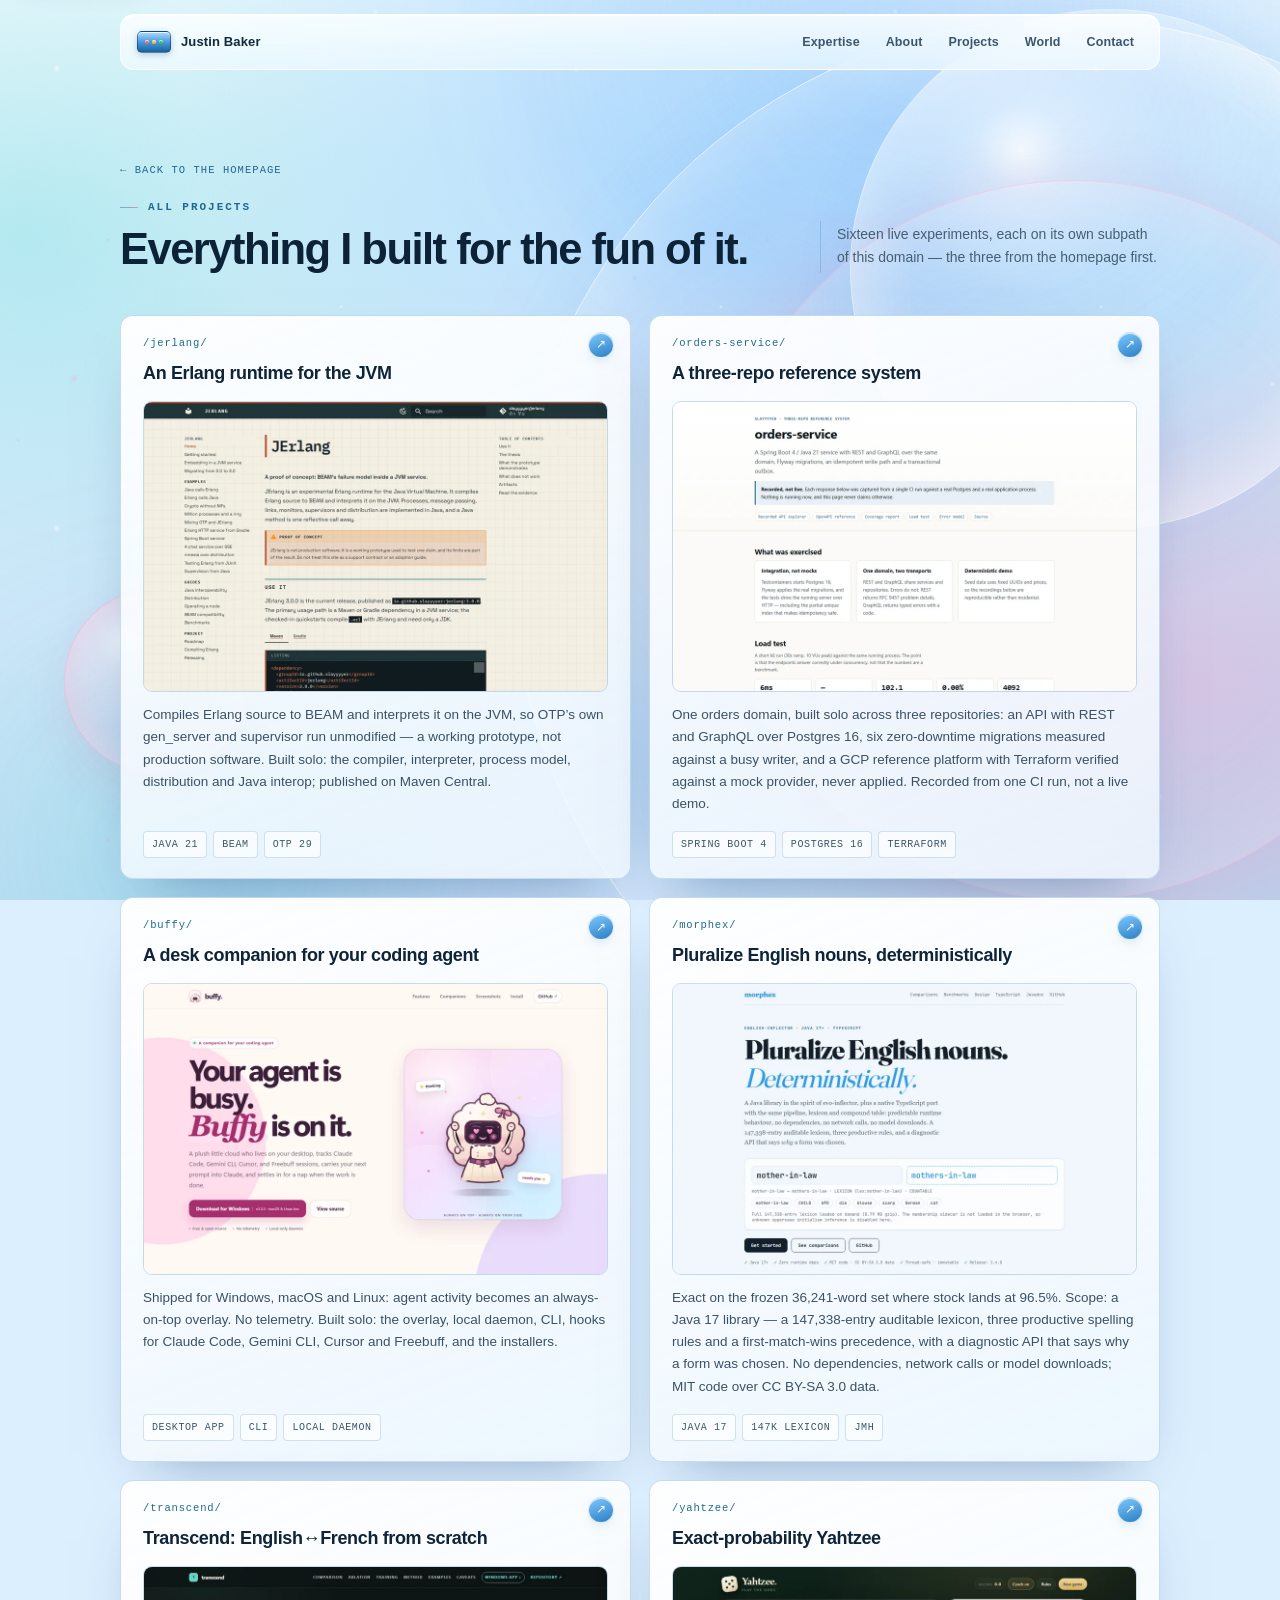
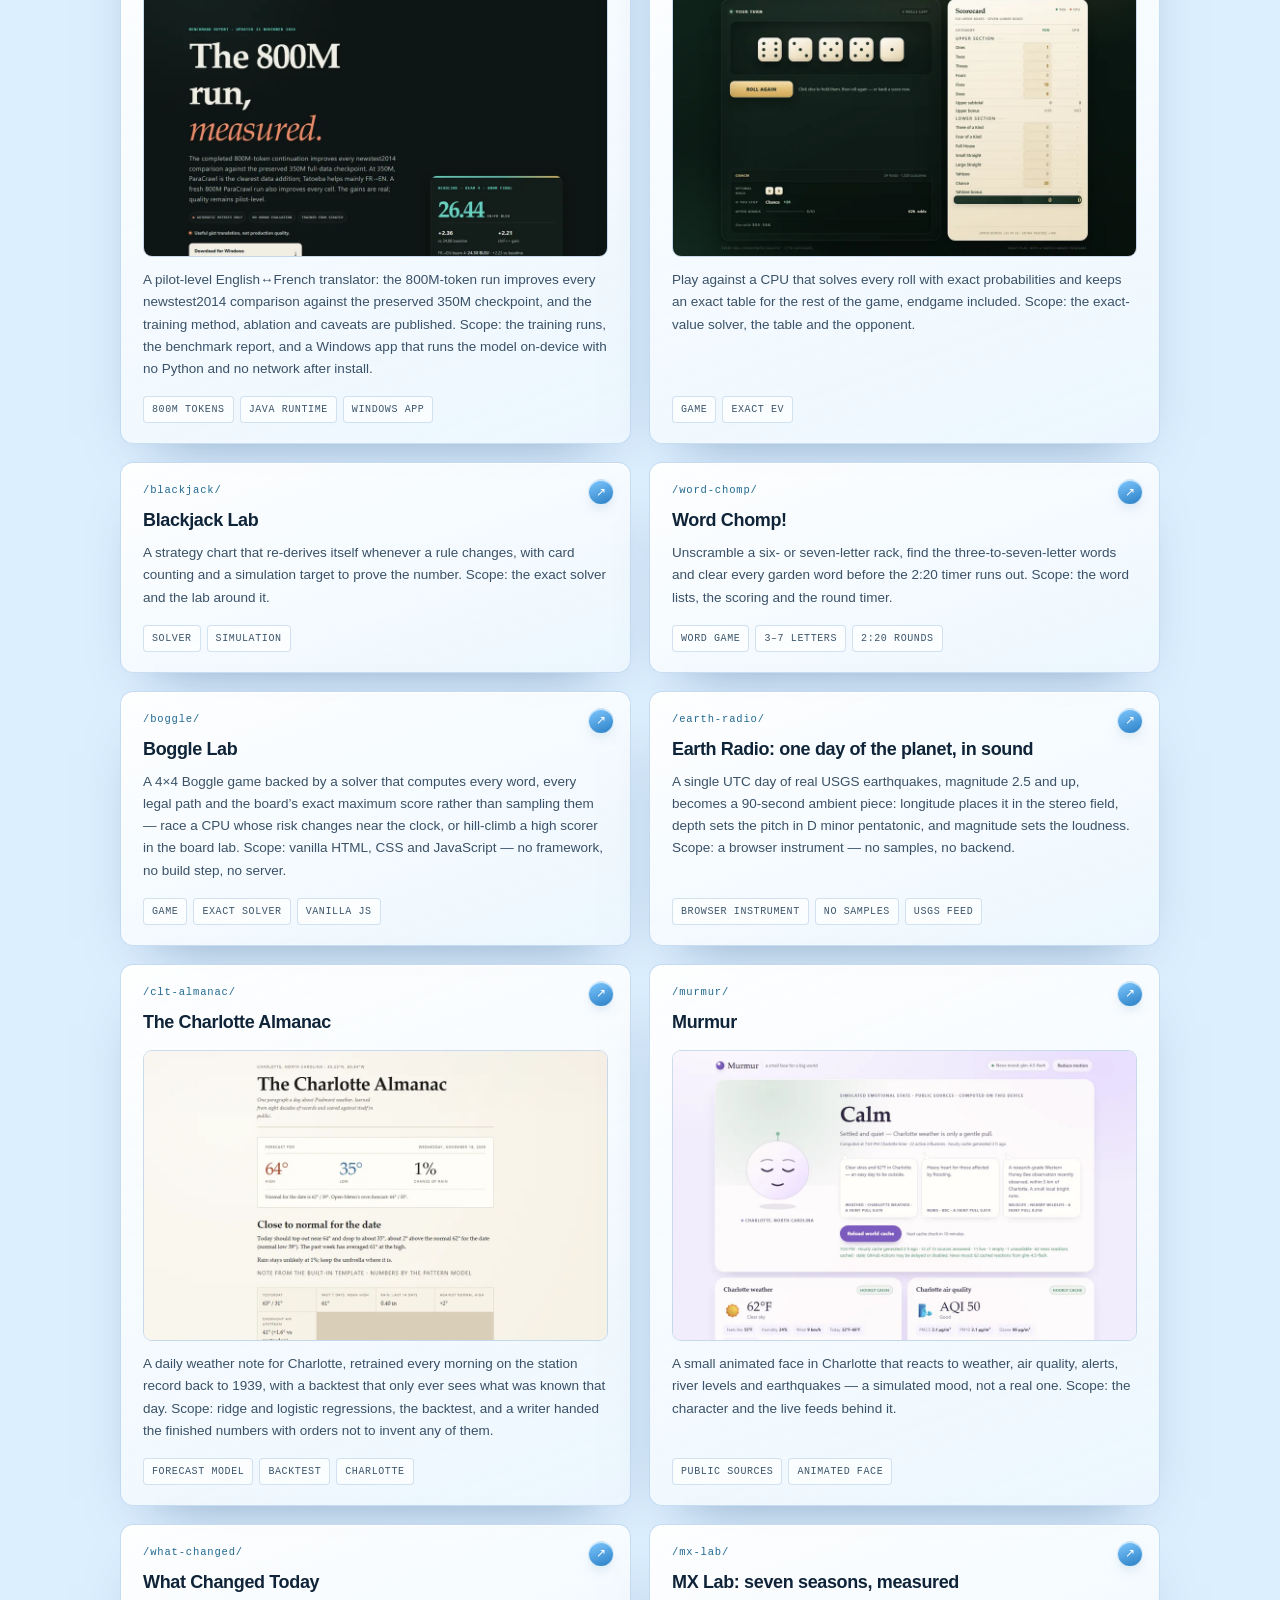
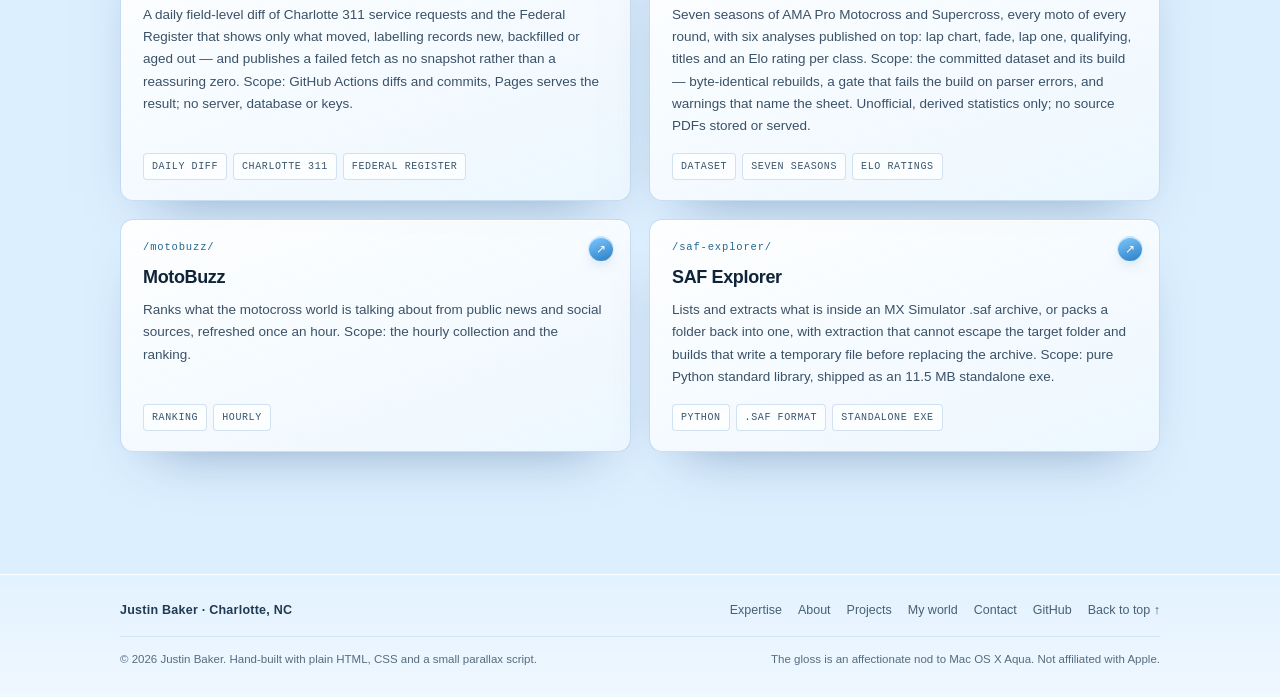
==== projects/index.html @ 2f7eb398 "Add Yahtzee and Murmur stills to the collection Two rows paired a card with a still against a card w" ====
<!doctype html>
<html lang="en" class="no-js">
<head>
<meta charset="utf-8">
<meta name="viewport" content="width=device-width, initial-scale=1">
<title>Projects — Justin Baker</title>
<meta name="description" content="The full collection: sixteen live experiments — an Erlang runtime for the JVM, deterministic English inflection, English↔French translation, an exact Boggle solver, exact-probability games, Charlotte data projects and motocross tooling.">
<link rel="canonical" href="https://slayyyyer.github.io/projects/">
<meta property="og:title" content="Projects — Justin Baker">
<meta property="og:description" content="Sixteen live experiments: systems, language and translation, browser games, Charlotte data projects and motocross tooling.">
<meta property="og:type" content="website">
<meta property="og:url" content="https://slayyyyer.github.io/projects/">
<meta property="og:site_name" content="Justin Baker">
<meta property="og:image" content="https://slayyyyer.github.io/og.png">
<meta property="og:image:type" content="image/png">
<meta property="og:image:width" content="1200">
<meta property="og:image:height" content="630">
<meta property="og:image:alt" content="Justin Baker — big systems, small details. Principal engineer, Charlotte, NC.">
<meta name="twitter:card" content="summary_large_image">
<meta name="twitter:title" content="Projects — Justin Baker">
<meta name="twitter:description" content="Sixteen live experiments: systems, language and translation, browser games, Charlotte data projects and motocross tooling.">
<meta name="twitter:image" content="https://slayyyyer.github.io/og.png">
<meta name="color-scheme" content="light">
<meta name="theme-color" content="#e6f4ff">
<link rel="icon" href="../favicon.svg" type="image/svg+xml">
<link rel="icon" href="../favicon-32x32.png" sizes="32x32" type="image/png">
<link rel="apple-touch-icon" href="../apple-touch-icon.png">
<link rel="manifest" href="../site.webmanifest">
<link rel="stylesheet" href="../assets/site.css">
<script>document.documentElement.classList.replace('no-js', 'js');</script>
</head>
<body>

<a class="skip-link" href="#collection">Skip to projects</a>

<div class="scene" aria-hidden="true">
  <div class="scene__base"></div>
  <div class="aurora aurora--one" data-speed="0.1"></div>
  <div class="aurora aurora--two" data-speed="0.16"></div>
  <div class="aurora aurora--three" data-speed="0.07"></div>
  <div class="orb orb--one" data-speed="0.09"></div>
  <div class="orb orb--two" data-speed="0.14"></div>
  <div class="bokeh bokeh--far" data-speed="0.04"></div>
  <div class="bokeh bokeh--near" data-speed="0.08"></div>
  <div class="ring ring--one" data-speed="0.12"></div>
  <div class="ring ring--two" data-speed="0.18"></div>
  <div class="scene__glow"></div>
  <div class="scene__grain"></div>
</div>

<header class="topbar">
  <div class="shell">
    <div class="topbar__bar">
      <a class="brand" href="../">
        <span class="brand__mark" aria-hidden="true"><i></i><i></i><i></i></span>
        <span>Justin Baker</span>
      </a>
      <nav class="nav" aria-label="Primary">
        <a class="nav__sm-hide" href="../#expertise">Expertise</a>
        <a href="../#about">About</a>
        <a href="../#projects">Projects</a>
        <a href="../world/">World</a>
        <a href="../#contact">Contact</a>
      </nav>
    </div>
  </div>
</header>

<main id="top">

  <section class="projects collection shell" id="collection">
    <a class="pageback" href="../">← Back to the homepage</a>

    <div class="sectionhead">
      <div>
        <p class="label">All projects</p>
        <h1>Everything I built for the fun of it.</h1>
      </div>
      <p class="sectionhead__sub">Sixteen live experiments, each on its own subpath of this domain —
        the three from the homepage first.</p>
    </div>

    <div class="projectgrid">

      <a class="projectcard" href="/jerlang/">
        <span class="projectcard__mark" aria-hidden="true">↗</span>
        <p class="projectcard__path">/jerlang/</p>
        <h3>An Erlang runtime for the JVM</h3>
        <img class="projectcard__shot" src="shots/jerlang.webp" width="960" height="600" alt="The JErlang documentation site, with its guide sidebar and the Maven dependency io.github.slayyyyer:jerlang:3.0.0." loading="lazy">
        <p class="projectcard__copy">Compiles Erlang source to BEAM and interprets it on the JVM, so OTP’s own gen_server and supervisor run unmodified — a working prototype, not production software. Built solo: the compiler, interpreter, process model, distribution and Java interop; published on Maven Central.</p>
        <ul class="stack"><li>Java 21</li><li>BEAM</li><li>OTP 29</li></ul>
      </a>

      <a class="projectcard" href="/orders-service/">
        <span class="projectcard__mark" aria-hidden="true">↗</span>
        <p class="projectcard__path">/orders-service/</p>
        <h3>A three-repo reference system</h3>
        <img class="projectcard__shot" src="shots/orders-service.webp" width="960" height="600" alt="The orders-service page: a “Recorded, not live” note above three summary cards." loading="lazy">
        <p class="projectcard__copy">One orders domain, built solo across three repositories: an API with REST and GraphQL over Postgres 16, six zero-downtime migrations measured against a busy writer, and a GCP reference platform with Terraform verified against a mock provider, never applied. Recorded from one CI run, not a live demo.</p>
        <ul class="stack"><li>Spring Boot 4</li><li>Postgres 16</li><li>Terraform</li></ul>
      </a>

      <a class="projectcard" href="/buffy/">
        <span class="projectcard__mark" aria-hidden="true">↗</span>
        <p class="projectcard__path">/buffy/</p>
        <h3>A desk companion for your coding agent</h3>
        <img class="projectcard__shot" src="shots/buffy.webp" width="960" height="600" alt="The Buffy download page, with a plush cloud mascot in a lavender panel." loading="lazy">
        <p class="projectcard__copy">Shipped for Windows, macOS and Linux: agent activity becomes an always-on-top overlay. No telemetry. Built solo: the overlay, local daemon, CLI, hooks for Claude Code, Gemini CLI, Cursor and Freebuff, and the installers.</p>
        <ul class="stack"><li>Desktop app</li><li>CLI</li><li>Local daemon</li></ul>
      </a>

      <a class="projectcard" href="/morphex/">
        <span class="projectcard__mark" aria-hidden="true">↗</span>
        <p class="projectcard__path">/morphex/</p>
        <h3>Pluralize English nouns, deterministically</h3>
        <img class="projectcard__shot" src="shots/morphex.webp" width="960" height="600" alt="The morphex demo turning mother-in-law into mothers-in-law, with the lexicon rule that decided it." loading="lazy">
        <p class="projectcard__copy">Exact on the frozen 36,241-word set where stock lands at 96.5%. Scope: a Java 17 library — a 147,338-entry auditable lexicon, three productive spelling rules and a first-match-wins precedence, with a diagnostic API that says why a form was chosen. No dependencies, network calls or model downloads; MIT code over CC BY-SA 3.0 data.</p>
        <ul class="stack"><li>Java 17</li><li>147k lexicon</li><li>JMH</li></ul>
      </a>

      <a class="projectcard" href="/transcend/">
        <span class="projectcard__mark" aria-hidden="true">↗</span>
        <p class="projectcard__path">/transcend/</p>
        <h3>Transcend: English↔French from scratch</h3>
        <img class="projectcard__shot" src="shots/transcend.webp" width="960" height="600" alt="The Transcend benchmark report: 26.44 EN→FR BLEU, +2.36 over the 24.08 baseline." loading="lazy">
        <p class="projectcard__copy">A pilot-level English↔French translator: the 800M-token run improves every newstest2014 comparison against the preserved 350M checkpoint, and the training method, ablation and caveats are published. Scope: the training runs, the benchmark report, and a Windows app that runs the model on-device with no Python and no network after install.</p>
        <ul class="stack"><li>800M tokens</li><li>Java runtime</li><li>Windows app</li></ul>
      </a>

      <a class="projectcard" href="/yahtzee/">
        <span class="projectcard__mark" aria-hidden="true">↗</span>
        <p class="projectcard__path">/yahtzee/</p>
        <h3>Exact-probability Yahtzee</h3>
        <img class="projectcard__shot" src="shots/yahtzee.webp" width="960" height="600" alt="The Yahtzee board after a roll, dice showing 6, 3, 5, 5 and 1, with the coach recommending the fives be held." loading="lazy">
        <p class="projectcard__copy">Play against a CPU that solves every roll with exact probabilities and keeps an exact table for the rest of the game, endgame included. Scope: the exact-value solver, the table and the opponent.</p>
        <ul class="stack"><li>Game</li><li>Exact EV</li></ul>
      </a>

      <a class="projectcard" href="/blackjack/">
        <span class="projectcard__mark" aria-hidden="true">↗</span>
        <p class="projectcard__path">/blackjack/</p>
        <h3>Blackjack Lab</h3>
        <p class="projectcard__copy">A strategy chart that re-derives itself whenever a rule changes, with card counting and a simulation target to prove the number. Scope: the exact solver and the lab around it.</p>
        <ul class="stack"><li>Solver</li><li>Simulation</li></ul>
      </a>

      <a class="projectcard" href="/word-chomp/">
        <span class="projectcard__mark" aria-hidden="true">↗</span>
        <p class="projectcard__path">/word-chomp/</p>
        <h3>Word Chomp!</h3>
        <p class="projectcard__copy">Unscramble a six- or seven-letter rack, find the three-to-seven-letter words and clear every garden word before the 2:20 timer runs out. Scope: the word lists, the scoring and the round timer.</p>
        <ul class="stack"><li>Word game</li><li>3–7 letters</li><li>2:20 rounds</li></ul>
      </a>

      <a class="projectcard" href="/boggle/">
        <span class="projectcard__mark" aria-hidden="true">↗</span>
        <p class="projectcard__path">/boggle/</p>
        <h3>Boggle Lab</h3>
        <p class="projectcard__copy">A 4×4 Boggle game backed by a solver that computes every word, every legal path and the board’s exact maximum score rather than sampling them — race a CPU whose risk changes near the clock, or hill-climb a high scorer in the board lab. Scope: vanilla HTML, CSS and JavaScript — no framework, no build step, no server.</p>
        <ul class="stack"><li>Game</li><li>Exact solver</li><li>Vanilla JS</li></ul>
      </a>

      <a class="projectcard" href="/earth-radio/">
        <span class="projectcard__mark" aria-hidden="true">↗</span>
        <p class="projectcard__path">/earth-radio/</p>
        <h3>Earth Radio: one day of the planet, in sound</h3>
        <p class="projectcard__copy">A single UTC day of real USGS earthquakes, magnitude 2.5 and up, becomes a 90-second ambient piece: longitude places it in the stereo field, depth sets the pitch in D minor pentatonic, and magnitude sets the loudness. Scope: a browser instrument — no samples, no backend.</p>
        <ul class="stack"><li>Browser instrument</li><li>No samples</li><li>USGS feed</li></ul>
      </a>

      <a class="projectcard" href="/clt-almanac/">
        <span class="projectcard__mark" aria-hidden="true">↗</span>
        <p class="projectcard__path">/clt-almanac/</p>
        <h3>The Charlotte Almanac</h3>
        <img class="projectcard__shot" src="shots/clt-almanac.webp" width="960" height="600" alt="The Charlotte Almanac forecast card: 64° high, 35° low, 1% chance of rain." loading="lazy">
        <p class="projectcard__copy">A daily weather note for Charlotte, retrained every morning on the station record back to 1939, with a backtest that only ever sees what was known that day. Scope: ridge and logistic regressions, the backtest, and a writer handed the finished numbers with orders not to invent any of them.</p>
        <ul class="stack"><li>Forecast model</li><li>Backtest</li><li>Charlotte</li></ul>
      </a>

      <a class="projectcard" href="/murmur/">
        <span class="projectcard__mark" aria-hidden="true">↗</span>
        <p class="projectcard__path">/murmur/</p>
        <h3>Murmur</h3>
        <img class="projectcard__shot" src="shots/murmur.webp" width="960" height="600" alt="Murmur’s calm face beside the “Calm — settled and quiet” readout, a 62°F Charlotte weather card and AQI 50." loading="lazy">
        <p class="projectcard__copy">A small animated face in Charlotte that reacts to weather, air quality, alerts, river levels and earthquakes — a simulated mood, not a real one. Scope: the character and the live feeds behind it.</p>
        <ul class="stack"><li>Public sources</li><li>Animated face</li></ul>
      </a>

      <a class="projectcard" href="/what-changed/">
        <span class="projectcard__mark" aria-hidden="true">↗</span>
        <p class="projectcard__path">/what-changed/</p>
        <h3>What Changed Today</h3>
        <p class="projectcard__copy">A daily field-level diff of Charlotte 311 service requests and the Federal Register that shows only what moved, labelling records new, backfilled or aged out — and publishes a failed fetch as no snapshot rather than a reassuring zero. Scope: GitHub Actions diffs and commits, Pages serves the result; no server, database or keys.</p>
        <ul class="stack"><li>Daily diff</li><li>Charlotte 311</li><li>Federal Register</li></ul>
      </a>

      <a class="projectcard" href="/mx-lab/">
        <span class="projectcard__mark" aria-hidden="true">↗</span>
        <p class="projectcard__path">/mx-lab/</p>
        <h3>MX Lab: seven seasons, measured</h3>
        <p class="projectcard__copy">Seven seasons of AMA Pro Motocross and Supercross, every moto of every round, with six analyses published on top: lap chart, fade, lap one, qualifying, titles and an Elo rating per class. Scope: the committed dataset and its build — byte-identical rebuilds, a gate that fails the build on parser errors, and warnings that name the sheet. Unofficial, derived statistics only; no source PDFs stored or served.</p>
        <ul class="stack"><li>Dataset</li><li>Seven seasons</li><li>Elo ratings</li></ul>
      </a>

      <a class="projectcard" href="/motobuzz/">
        <span class="projectcard__mark" aria-hidden="true">↗</span>
        <p class="projectcard__path">/motobuzz/</p>
        <h3>MotoBuzz</h3>
        <p class="projectcard__copy">Ranks what the motocross world is talking about from public news and social sources, refreshed once an hour. Scope: the hourly collection and the ranking.</p>
        <ul class="stack"><li>Ranking</li><li>Hourly</li></ul>
      </a>

      <a class="projectcard" href="/saf-explorer/">
        <span class="projectcard__mark" aria-hidden="true">↗</span>
        <p class="projectcard__path">/saf-explorer/</p>
        <h3>SAF Explorer</h3>
        <p class="projectcard__copy">Lists and extracts what is inside an MX Simulator .saf archive, or packs a folder back into one, with extraction that cannot escape the target folder and builds that write a temporary file before replacing the archive. Scope: pure Python standard library, shipped as an 11.5 MB standalone exe.</p>
        <ul class="stack"><li>Python</li><li>.saf format</li><li>Standalone exe</li></ul>
      </a>
    </div>
  </section>

</main>

<footer class="footer">
  <div class="shell">
    <div class="footer__inner">
      <p class="footer__brand">Justin Baker · Charlotte, NC</p>
      <nav class="footer__links" aria-label="Footer">
        <a href="../#expertise">Expertise</a>
        <a href="../#about">About</a>
        <a href="../#projects">Projects</a>
        <a href="../world/">My world</a>
        <a href="../#contact">Contact</a>
        <a href="https://github.com/slayyyyer" target="_blank" rel="noopener">GitHub</a>
        <a href="#top">Back to top ↑</a>
      </nav>
    </div>
    <div class="footer__fine">
      <p>© 2026 Justin Baker. Hand-built with plain HTML, CSS and a small parallax script.</p>
      <p>The gloss is an affectionate nod to Mac OS X Aqua. Not affiliated with Apple.</p>
    </div>
  </div>
</footer>

<script src="../assets/site.js"></script>
</body>
</html>
---- assets/site.css ----
/* ------------------------------------------------------------------
   Justin Baker — modern Aqua: bright glass, deep blue, soft water.
   Plain CSS. No frameworks, no build step.
   ------------------------------------------------------------------ */

:root {
  --ink: #0e2438;
  --ink-soft: #435a70;
  --ink-mute: #526a7e;
  --line: rgba(90, 140, 190, .18);

  --blue: #0a84ff;
  --blue-deep: #0a6fd0;
  --aqua: #00a7c4;
  --pink: #d92f75;
  --pink-deep: #b81b64;
  --rose: #ff9dcb;

  --green-1: #8ce79c;
  --green-2: #2fae4c;
  --green-3: #1a8234;

  --mono: ui-monospace, SFMono-Regular, "SF Mono", Menlo, Consolas, monospace;
  --sans: -apple-system, BlinkMacSystemFont, "Segoe UI", "Helvetica Neue", Helvetica, Arial, sans-serif;

  --grain: url("data:image/svg+xml,%3Csvg xmlns='http://www.w3.org/2000/svg' width='180' height='180'%3E%3Cfilter id='n'%3E%3CfeTurbulence type='fractalNoise' baseFrequency='0.9' numOctaves='3' stitchTiles='stitch'/%3E%3C/filter%3E%3Crect width='180' height='180' filter='url(%23n)' opacity='0.55'/%3E%3C/svg%3E");
}

*,
*::before,
*::after { box-sizing: border-box; }

html {
  scroll-behavior: smooth;
  -webkit-text-size-adjust: 100%;
}

body {
  margin: 0;
  min-height: 100vh;
  overflow-x: hidden;
  background: #dcefff;
  color: var(--ink);
  font-family: var(--sans);
  font-size: 16px;
  line-height: 1.5;
  -webkit-font-smoothing: antialiased;
  -moz-osx-font-smoothing: grayscale;
}

main,
header,
footer { position: relative; z-index: 1; }

h1, h2, h3 {
  margin: 0;
  font-weight: 700;
  letter-spacing: -.03em;
}

p { margin: 0; }

ul { margin: 0; padding: 0; list-style: none; }

a { color: #0a6fc2; }

::selection {
  background: rgba(255, 120, 175, .28);
  color: #3d0b23;
}

:focus-visible {
  outline: 2px solid #0a6fc2;
  outline-offset: 3px;
  border-radius: 6px;
}

section[id] { scroll-margin-top: 100px; }

.shell {
  width: min(1040px, calc(100% - 44px));
  margin-inline: auto;
}

.skip-link {
  position: absolute;
  left: 20px;
  top: -60px;
  z-index: 40;
  padding: 9px 14px;
  border: 1px solid rgba(120, 165, 210, .5);
  border-radius: 8px;
  background: rgba(255, 255, 255, .95);
  color: #12314d;
  font-size: 13.5px;
  text-decoration: none;
  box-shadow: 0 8px 24px rgba(30, 80, 130, .2);
  transition: top .15s ease;
}

.skip-link:focus { top: 12px; }

/* ---------- the light desktop ---------- */

.scene {
  position: fixed;
  inset: 0;
  z-index: 0;
  overflow: hidden;
  background: #e7f4ff;
  pointer-events: none;
}

.scene__base {
  position: absolute;
  inset: 0;
  background:
    radial-gradient(900px 640px at 80% -10%, rgba(255, 255, 255, .95), rgba(255, 255, 255, 0) 62%),
    radial-gradient(1000px 720px at 66% 10%, rgba(96, 185, 255, .5), rgba(96, 185, 255, 0) 66%),
    radial-gradient(820px 620px at 2% 26%, rgba(70, 212, 212, .3), rgba(70, 212, 212, 0) 62%),
    radial-gradient(780px 600px at 94% 76%, rgba(255, 151, 198, .34), rgba(255, 151, 198, 0) 66%),
    radial-gradient(760px 540px at 44% 108%, rgba(148, 185, 255, .4), rgba(148, 185, 255, 0) 68%),
    linear-gradient(168deg, #f1faff 0%, #dceffd 34%, #c6e2f7 70%, #b4d7f0 100%);
}

.aurora {
  position: absolute;
  border-radius: 50%;
  filter: blur(90px);
  opacity: .55;
  transform: translate3d(0, var(--par, 0), 0);
  will-change: transform;
}

.aurora--one {
  width: 72vw;
  height: 62vh;
  top: -24vh;
  right: -14vw;
  background: radial-gradient(circle at 42% 42%, rgba(66, 156, 255, .55), rgba(66, 156, 255, 0) 68%);
}

.aurora--two {
  width: 60vw;
  height: 55vh;
  bottom: -22vh;
  left: -16vw;
  background: radial-gradient(circle at 50% 50%, rgba(40, 208, 202, .36), rgba(40, 208, 202, 0) 68%);
}

.aurora--three {
  width: 56vw;
  height: 52vh;
  top: 26vh;
  left: 36vw;
  background: radial-gradient(circle at 50% 50%, rgba(255, 126, 182, .3), rgba(255, 126, 182, 0) 66%);
}

.orb {
  position: absolute;
  border-radius: 50%;
  transform: translate3d(0, var(--par, 0), 0);
  will-change: transform;
}

.orb--one {
  width: min(520px, 44vw);
  aspect-ratio: 1;
  top: 1vh;
  right: -7vw;
  border: 1px solid rgba(255, 255, 255, .6);
  background:
    radial-gradient(circle at 33% 27%, rgba(255, 255, 255, .95) 0%, rgba(255, 255, 255, .5) 9%, rgba(255, 255, 255, .12) 28%, rgba(160, 225, 255, .08) 50%, rgba(255, 255, 255, 0) 62%),
    radial-gradient(circle at 50% 50%, rgba(255, 255, 255, .02) 54%, rgba(255, 255, 255, .3) 79%, rgba(255, 255, 255, 0) 85%);
  box-shadow:
    inset 0 0 70px rgba(255, 255, 255, .45),
    0 24px 70px rgba(80, 155, 225, .12);
  opacity: .9;
}

.orb--two {
  width: min(186px, 21vw);
  aspect-ratio: 1;
  left: 5vw;
  bottom: 14vh;
  border: 1px solid rgba(255, 165, 205, .6);
  background:
    radial-gradient(circle at 32% 28%, rgba(255, 255, 255, .95) 0%, rgba(255, 230, 242, .5) 16%, rgba(255, 150, 198, .14) 48%, rgba(255, 255, 255, 0) 66%),
    radial-gradient(circle at 50% 50%, rgba(255, 255, 255, .02) 52%, rgba(255, 190, 220, .32) 78%, rgba(255, 255, 255, 0) 86%);
  box-shadow:
    inset 0 0 46px rgba(255, 205, 230, .6),
    0 20px 50px rgba(210, 70, 135, .14);
  opacity: .72;
}

.bokeh {
  position: absolute;
  inset: -12% -6%;
  background-repeat: repeat;
  opacity: .55;
  transform: translate3d(0, var(--par, 0), 0);
  will-change: transform;
}

.bokeh--far {
  background-image:
    radial-gradient(2px 2px at 10% 22%, rgba(255, 255, 255, .95), transparent 100%),
    radial-gradient(3px 3px at 64% 11%, rgba(255, 255, 255, .75), transparent 100%),
    radial-gradient(4px 4px at 34% 68%, rgba(255, 255, 255, .7), transparent 100%),
    radial-gradient(2px 2px at 86% 72%, rgba(120, 190, 245, .45), transparent 100%),
    radial-gradient(3px 3px at 22% 91%, rgba(255, 255, 255, .6), transparent 100%),
    radial-gradient(2px 2px at 52% 44%, rgba(255, 255, 255, .5), transparent 100%),
    radial-gradient(2px 2px at 78% 38%, rgba(255, 140, 195, .55), transparent 100%);
  background-size: 380px 340px, 520px 450px, 700px 620px, 820px 720px, 940px 840px, 600px 560px, 660px 600px;
  background-position: 0 0, 120px 70px, 40px 180px, 210px 30px, 90px 140px, 300px 220px, 330px 120px;
}

.bokeh--near {
  background-image:
    radial-gradient(4px 4px at 18% 34%, rgba(255, 255, 255, .9), transparent 100%),
    radial-gradient(3px 3px at 72% 62%, rgba(255, 255, 255, .75), transparent 100%),
    radial-gradient(5px 5px at 46% 84%, rgba(255, 255, 255, .8), transparent 100%),
    radial-gradient(3px 3px at 90% 18%, rgba(120, 190, 245, .4), transparent 100%),
    radial-gradient(4px 4px at 58% 44%, rgba(255, 155, 200, .42), transparent 100%);
  background-size: 520px 460px, 680px 600px, 900px 800px, 780px 700px, 640px 560px;
  background-position: 40px 20px, 180px 120px, 260px 60px, 10px 260px, 420px 240px;
  opacity: .7;
}

.ring {
  position: absolute;
  border: 1px solid rgba(255, 255, 255, .7);
  border-radius: 50%;
  box-shadow:
    inset 0 0 90px rgba(255, 255, 255, .35),
    0 0 60px rgba(110, 175, 235, .1);
  transform: translate3d(0, var(--par, 0), 0);
  will-change: transform;
}

.ring--one {
  width: min(1100px, 96vw);
  aspect-ratio: 1;
  top: 2vh;
  right: -26vw;
}

.ring--two {
  width: min(720px, 70vw);
  aspect-ratio: 1;
  top: 20vh;
  right: -12vw;
  border-color: rgba(255, 190, 220, .55);
  box-shadow:
    inset 0 0 90px rgba(255, 225, 240, .35),
    0 0 60px rgba(220, 90, 150, .12);
}

.scene__glow {
  position: absolute;
  left: -10%;
  right: -10%;
  bottom: -34vh;
  height: 72vh;
  background: radial-gradient(50% 100% at 50% 100%, rgba(255, 255, 255, .9), rgba(210, 235, 255, 0) 70%);
  filter: blur(20px);
}

.scene__grain {
  position: absolute;
  inset: 0;
  background-image: var(--grain);
  background-size: 180px 180px;
  opacity: .06;
  mix-blend-mode: multiply;
}

/* ---------- top bar ---------- */

.topbar {
  position: sticky;
  top: 0;
  z-index: 30;
  padding: 14px 0;
  pointer-events: none;
}

.topbar__bar {
  display: flex;
  align-items: center;
  justify-content: space-between;
  gap: 16px;
  height: 56px;
  padding: 0 13px 0 16px;
  border: 1px solid rgba(255, 255, 255, .9);
  border-radius: 14px;
  background: linear-gradient(180deg, rgba(255, 255, 255, .82), rgba(245, 251, 255, .66));
  backdrop-filter: blur(20px) saturate(140%);
  -webkit-backdrop-filter: blur(20px) saturate(140%);
  box-shadow:
    0 18px 44px -30px rgba(20, 60, 110, .5),
    inset 0 1px 0 #fff;
  pointer-events: auto;
}

.brand {
  display: inline-flex;
  align-items: center;
  gap: 10px;
  color: #12293e;
  font-size: 13px;
  font-weight: 650;
  letter-spacing: .01em;
  text-decoration: none;
  white-space: nowrap;
}

.brand__mark {
  display: inline-flex;
  align-items: center;
  justify-content: center;
  gap: 3px;
  width: 34px;
  height: 22px;
  border: 1px solid rgba(8, 44, 78, .5);
  border-radius: 5px;
  background: linear-gradient(180deg, #a9dcff 0%, #4a9ade 50%, #17619b 100%);
  box-shadow:
    inset 0 1px 0 rgba(255, 255, 255, .8),
    0 2px 6px rgba(20, 70, 120, .25);
}

.brand__mark i {
  width: 4px;
  height: 4px;
  border-radius: 50%;
  box-shadow: inset 0 1px 0 rgba(255, 255, 255, .8);
}

.brand__mark i:first-child { background: #ff6259; }
.brand__mark i:nth-child(2) { background: #febc2e; }
.brand__mark i:last-child { background: #2ac93f; }

.nav {
  display: flex;
  align-items: center;
  gap: 2px;
}

.nav a {
  padding: 8px 12px;
  border-radius: 8px;
  color: #3b566f;
  font-size: 12.5px;
  font-weight: 600;
  letter-spacing: .01em;
  text-decoration: none;
  transition: color .15s ease, background .15s ease;
}

.nav a:hover {
  color: #093a63;
  background: rgba(10, 110, 200, .08);
}

/* ---------- buttons ---------- */

.btn {
  display: inline-flex;
  align-items: center;
  justify-content: center;
  gap: 8px;
  height: 42px;
  padding: 0 20px;
  border: 1px solid transparent;
  border-radius: 9px;
  font-family: inherit;
  font-size: 13.5px;
  font-weight: 650;
  letter-spacing: .01em;
  white-space: nowrap;
  text-decoration: none;
  cursor: pointer;
  transition: filter .15s ease, transform .15s ease, box-shadow .15s ease;
}

.btn:hover {
  filter: brightness(1.05);
  transform: translateY(-1px);
}

.btn:active {
  transform: translateY(0);
  filter: brightness(.97);
}

.btn--blue {
  border-color: #0a6fd0;
  background:
    linear-gradient(180deg, rgba(255, 255, 255, .58) 0%, rgba(255, 255, 255, .12) 46%, rgba(255, 255, 255, 0) 47%),
    linear-gradient(180deg, #6fc4ff 0%, #1a8cf0 46%, #0a6fd0 52%, #2b9bf5 100%);
  box-shadow:
    inset 0 1px 0 rgba(255, 255, 255, .7),
    inset 0 -1px 2px rgba(0, 0, 0, .18),
    0 12px 28px -14px rgba(10, 120, 220, .65);
  color: #fff;
  text-shadow: 0 -1px 0 rgba(0, 0, 0, .24);
}

.btn--pink {
  border-color: var(--pink-deep);
  background:
    linear-gradient(180deg, rgba(255, 255, 255, .6) 0%, rgba(255, 255, 255, .1) 46%, rgba(255, 255, 255, 0) 47%),
    linear-gradient(180deg, #ff9dcb 0%, #d92f75 46%, #b81b64 52%, #f4579a 100%);
  box-shadow:
    inset 0 1px 0 rgba(255, 255, 255, .6),
    inset 0 -1px 2px rgba(0, 0, 0, .16),
    0 12px 28px -14px rgba(210, 40, 110, .6);
  color: #fff;
  text-shadow: 0 -1px 0 rgba(90, 0, 40, .3);
}

.btn--glass {
  border-color: rgba(120, 160, 200, .38);
  background: linear-gradient(180deg, rgba(255, 255, 255, .94), rgba(255, 255, 255, .62));
  box-shadow:
    inset 0 1px 0 #fff,
    0 10px 26px -20px rgba(20, 60, 100, .35);
  color: #17364f;
}

/* ---------- hero ---------- */

.hero {
  position: relative;
  display: grid;
  grid-template-columns: minmax(0, 1.04fr) minmax(0, .96fr);
  gap: 46px;
  align-items: center;
  min-height: calc(100svh - 74px);
  padding: 58px 0 92px;
}

.hero__copy { animation: rise .9s cubic-bezier(.2, .7, .2, 1) both; }

@keyframes rise {
  from { opacity: 0; transform: translateY(16px); }
  to { opacity: 1; transform: none; }
}

.kicker {
  display: flex;
  align-items: center;
  gap: 9px;
  color: #246a91;
  font-family: var(--mono);
  font-size: 11px;
  font-weight: 700;
  letter-spacing: .16em;
  text-transform: uppercase;
}

.kicker::before {
  content: "";
  width: 5px;
  height: 5px;
  border-radius: 50%;
  background: var(--pink);
  box-shadow: 0 0 10px rgba(224, 69, 139, .5);
}

.hero h1 {
  margin-top: 20px;
  color: #0c2237;
  font-size: clamp(2.7rem, 5.1vw, 4.4rem);
  line-height: .96;
  letter-spacing: -.045em;
  text-shadow: 0 1px 0 rgba(255, 255, 255, .6);
}

.hero h1 span {
  color: #0a6fc2;
  background: linear-gradient(100deg, #0a6fd0 0%, #0a93bd 34%, #8a58d0 64%, #de3f86 100%);
  -webkit-background-clip: text;
  background-clip: text;
  -webkit-text-fill-color: transparent;
  text-shadow: none;
  filter: drop-shadow(0 3px 12px rgba(180, 60, 130, .18));
}

.lede {
  max-width: 44ch;
  margin-top: 22px;
  color: #344b60;
  font-size: 17px;
  line-height: 1.65;
}

.hero__actions {
  display: flex;
  flex-wrap: wrap;
  gap: 10px;
  margin-top: 28px;
}

.hero__meta {
  display: flex;
  flex-wrap: wrap;
  align-items: center;
  margin-top: 36px;
  color: #4d687f;
  font-family: var(--mono);
  font-size: 10.5px;
  letter-spacing: .1em;
  text-transform: uppercase;
}

.hero__meta span {
  display: inline-flex;
  align-items: center;
  white-space: nowrap;
}

.hero__meta span + span::before {
  content: "";
  width: 3px;
  height: 3px;
  margin: 0 11px;
  border-radius: 50%;
  background: rgba(217, 47, 117, .45);
}

/* ---------- layered panes ---------- */

.layers {
  position: relative;
  width: 100%;
  max-width: 474px;
  height: 480px;
  margin-left: auto;
  animation: rise 1.1s .18s cubic-bezier(.2, .7, .2, 1) both;
}

.layers::before {
  content: "";
  position: absolute;
  inset: 4% 0 0;
  background:
    radial-gradient(closest-side at 74% 30%, rgba(255, 150, 200, .4), rgba(255, 150, 200, 0) 72%),
    radial-gradient(closest-side at 40% 55%, rgba(120, 195, 255, .42), rgba(120, 195, 255, 0) 72%);
  filter: blur(36px);
  z-index: 0;
}

.layer {
  position: absolute;
  z-index: 1;
  overflow: hidden;
  border: 1px solid rgba(150, 190, 230, .55);
  border-radius: 14px;
  background: linear-gradient(158deg, rgba(255, 255, 255, .97), rgba(235, 246, 255, .9));
  box-shadow:
    0 34px 76px -32px rgba(20, 60, 110, .5),
    0 3px 10px rgba(20, 60, 110, .06),
    inset 0 1px 0 #fff;
  transform: translate3d(var(--mx, 0px), calc(var(--par, 0px) + var(--my, 0px)), 0) rotate(var(--rot, 0deg));
  transform-origin: 50% 50%;
  will-change: transform;
}

.layer--back {
  --rot: -6deg;
  top: 0;
  right: 46px;
  width: 78%;
  z-index: 1;
  opacity: .84;
}

.layer--mid {
  --rot: 2.6deg;
  top: 148px;
  right: 0;
  width: 84%;
  z-index: 2;
  opacity: .95;
}

.layer--front {
  --rot: -1.4deg;
  top: 300px;
  left: 0;
  width: 88%;
  z-index: 3;
}

.layer__bar {
  display: flex;
  align-items: center;
  gap: 8px;
  height: 27px;
  padding: 0 10px;
  border-bottom: 1px solid rgba(120, 160, 200, .24);
  background: linear-gradient(180deg, #fbfdff, #eaf3fc);
}

.layer__file {
  color: #4f6a80;
  font-family: var(--mono);
  font-size: 9.5px;
  letter-spacing: .04em;
}

.layer__dot {
  width: 5px;
  height: 5px;
  margin-left: auto;
  border-radius: 50%;
  background: rgba(90, 140, 190, .35);
  box-shadow: 0 0 6px rgba(90, 140, 190, .25);
}

.layer__dot--live {
  background: #2fbf55;
  box-shadow: 0 0 9px rgba(47, 191, 85, .5);
}

.lights {
  display: inline-flex;
  align-items: center;
  gap: 5px;
}

.light {
  width: 8px;
  height: 8px;
  border-radius: 50%;
  box-shadow:
    inset 0 1px 1px rgba(255, 255, 255, .8),
    inset 0 -1px 2px rgba(0, 0, 0, .3),
    0 0 0 1px rgba(0, 0, 0, .18);
}

.lights--sm { gap: 4px; }

.lights--sm .light { width: 6px; height: 6px; }

.light--red { background: radial-gradient(circle at 34% 28%, #ff9a92, #ff5f57 55%, #c33a33); }
.light--amber { background: radial-gradient(circle at 34% 28%, #ffe08a, #febc2e 55%, #c48f16); }
.light--green { background: radial-gradient(circle at 34% 28%, #b6f5a8, #2ac93f 55%, #1f8f2e); }

.layer__body { padding: 14px 16px 16px; }

.layer__kicker {
  color: #2b6f99;
  font-family: var(--mono);
  font-size: 9px;
  letter-spacing: .14em;
  text-transform: uppercase;
}

.layer__title {
  margin-top: 5px;
  color: #0f263b;
  font-size: 21px;
  font-weight: 650;
  letter-spacing: -.02em;
}

.layer__copy {
  margin-top: 3px;
  color: #536b80;
  font-size: 10.5px;
  letter-spacing: .05em;
}

.layer__art {
  width: 100%;
  height: 38px;
  margin-top: 11px;
}

.scrollcue {
  position: absolute;
  left: 0;
  bottom: 26px;
  display: inline-flex;
  align-items: center;
  gap: 10px;
  color: #476274;
  font-family: var(--mono);
  font-size: 10px;
  letter-spacing: .18em;
  text-transform: uppercase;
  text-decoration: none;
  transition: opacity .3s ease, visibility .3s ease;
}

body.is-scrolled .scrollcue {
  opacity: 0;
  visibility: hidden;
}

.scrollcue__line {
  width: 34px;
  height: 1px;
  background: linear-gradient(90deg, rgba(224, 69, 139, .5), rgba(224, 69, 139, 0));
}

.scrollcue:hover { color: #0a3a63; }

/* ---------- work ---------- */

.work { padding: 104px 0 122px; }

.sectionhead {
  display: flex;
  align-items: flex-end;
  justify-content: space-between;
  gap: 48px;
  margin-bottom: 42px;
}

.label {
  display: flex;
  align-items: center;
  gap: 10px;
  color: #21678f;
  font-family: var(--mono);
  font-size: 11px;
  font-weight: 700;
  letter-spacing: .18em;
  text-transform: uppercase;
}

.label::before {
  content: "";
  width: 18px;
  height: 1px;
  background: linear-gradient(90deg, rgba(43, 123, 166, .55), rgba(224, 69, 139, .5));
}

.sectionhead h1,
.sectionhead h2 {
  margin-top: 12px;
  color: #0c2237;
  font-size: clamp(1.9rem, 3.4vw, 2.75rem);
  line-height: 1.05;
  letter-spacing: -.035em;
}

.sectionhead__sub {
  max-width: 340px;
  padding: 2px 0 4px 16px;
  border-left: 1px solid rgba(70, 130, 180, .28);
  color: #465f73;
  font-size: 14px;
  line-height: 1.65;
}

.workgrid {
  display: grid;
  grid-template-columns: repeat(3, minmax(0, 1fr));
  gap: 20px;
  align-items: start;
}

.workcard {
  position: relative;
  padding: 18px 18px 20px;
  border: 1px solid rgba(150, 190, 230, .5);
  border-radius: 13px;
  background: linear-gradient(160deg, rgba(255, 255, 255, .95), rgba(240, 248, 255, .82));
  box-shadow:
    0 26px 58px -34px rgba(20, 60, 110, .5),
    inset 0 1px 0 #fff;
}

.workcard:nth-child(2) { margin-top: 42px; }
.workcard:nth-child(3) { margin-top: 84px; }

.workcard__top {
  display: flex;
  align-items: center;
  justify-content: space-between;
  min-height: 38px;
}

.workcard__num {
  color: #22688f;
  font-family: var(--mono);
  font-size: 11px;
  letter-spacing: .14em;
}

.workcard__icon {
  display: grid;
  place-items: center;
  width: 38px;
  height: 38px;
  border: 1px solid rgba(255, 255, 255, .75);
  border-radius: 9px;
  background: linear-gradient(160deg, #7fc8ff, #2a7fc4);
  box-shadow:
    inset 0 1px 0 rgba(255, 255, 255, .65),
    0 6px 14px -6px rgba(20, 80, 140, .55);
  color: #fff;
}

.workcard__icon svg {
  width: 18px;
  height: 18px;
  fill: none;
  stroke: currentColor;
  stroke-width: 1.4;
  stroke-linecap: round;
  stroke-linejoin: round;
}

.workcard:nth-child(2) .workcard__icon {
  background: linear-gradient(160deg, #ffb0d2, #d93a86);
  box-shadow:
    inset 0 1px 0 rgba(255, 255, 255, .65),
    0 6px 14px -6px rgba(160, 30, 90, .5);
}

.workcard:nth-child(3) .workcard__icon {
  background: linear-gradient(160deg, #7fe6cf, #1c9a86);
  box-shadow:
    inset 0 1px 0 rgba(255, 255, 255, .6),
    0 6px 14px -6px rgba(20, 120, 110, .5);
}

.workcard h3 {
  margin-top: 18px;
  color: #0f2438;
  font-size: 20px;
  font-weight: 650;
  letter-spacing: -.02em;
}

.workcard p {
  margin-top: 8px;
  color: #3a5167;
  font-size: 14px;
  line-height: 1.65;
}

.stack {
  display: flex;
  flex-wrap: wrap;
  gap: 6px;
  margin-top: 16px;
}

.stack li {
  padding: 5px 8px;
  border: 1px solid rgba(90, 140, 190, .25);
  border-radius: 4px;
  background: rgba(255, 255, 255, .65);
  color: #3c556b;
  font-family: var(--mono);
  font-size: 10px;
  letter-spacing: .06em;
  text-transform: uppercase;
}

/* ---------- projects ---------- */

.projects { padding: 24px 0 122px; }

.projectgrid {
  display: grid;
  grid-template-columns: repeat(2, minmax(0, 1fr));
  gap: 18px;
}

.projectcard {
  position: relative;
  display: flex;
  flex-direction: column;
  padding: 20px 22px;
  border: 1px solid rgba(150, 190, 230, .5);
  border-radius: 13px;
  background: linear-gradient(160deg, rgba(255, 255, 255, .95), rgba(240, 248, 255, .82));
  box-shadow:
    0 26px 58px -34px rgba(20, 60, 110, .5),
    inset 0 1px 0 #fff;
  color: inherit;
  text-decoration: none;
  transition: transform .18s ease, box-shadow .18s ease, border-color .18s ease;
}

.projectcard:hover {
  transform: translateY(-2px);
  border-color: rgba(110, 170, 225, .85);
  box-shadow:
    0 34px 66px -32px rgba(20, 60, 110, .58),
    inset 0 1px 0 #fff;
}

.projectcard--wide {
  grid-column: 1 / -1;
  padding: 24px 26px;
}

.projectcard__shot {
  width: 100%;
  height: auto;
  margin: 14px 0 4px;
  border: 1px solid rgba(90, 140, 190, .3);
  border-radius: 9px;
}

.projectcard__mark {
  position: absolute;
  top: 16px;
  right: 16px;
  display: grid;
  place-items: center;
  width: 26px;
  height: 26px;
  border: 1px solid rgba(255, 255, 255, .75);
  border-radius: 50%;
  background: linear-gradient(160deg, #7fc8ff, #2a7fc4);
  box-shadow:
    inset 0 1px 0 rgba(255, 255, 255, .65),
    0 6px 14px -8px rgba(20, 80, 140, .55);
  color: #fff;
  font-size: 11.5px;
  line-height: 1;
  transition: transform .18s ease;
}

.projectcard:hover .projectcard__mark { transform: translate(2px, -2px); }

.projectcard__path {
  padding-right: 36px;
  color: #22688f;
  font-family: var(--mono);
  font-size: 10.5px;
  letter-spacing: .08em;
}

.projectcard h3 {
  margin-top: 8px;
  padding-right: 36px;
  color: #0f2438;
  font-size: 18px;
  font-weight: 650;
  letter-spacing: -.02em;
}

.projectcard--wide h3 { margin-top: 10px; font-size: 22px; }

.projectcard__copy {
  margin-top: 8px;
  color: #3a5167;
  font-size: 13.5px;
  line-height: 1.65;
}

.projectcard--wide .projectcard__copy {
  max-width: 82ch;
  font-size: 14.5px;
}

.projectcard .stack {
  margin-top: auto;
  padding-top: 16px;
}

/* ---------- about ---------- */

.about {
  position: relative;
  padding: 24px 0 118px;
  isolation: isolate;
}

.sectionhead--tight { margin-bottom: 28px; }

.about .sectionhead,
.about .sheet { position: relative; z-index: 1; }

.sheet {
  overflow: hidden;
  border: 1px solid rgba(150, 190, 230, .55);
  border-radius: 16px;
  background: linear-gradient(152deg, rgba(255, 255, 255, .96), rgba(237, 247, 255, .86));
  box-shadow:
    0 44px 92px -40px rgba(20, 60, 110, .45),
    inset 0 1px 0 #fff;
}

.sheet__bar {
  display: flex;
  align-items: center;
  gap: 10px;
  height: 34px;
  padding: 0 14px;
  border-bottom: 1px solid rgba(120, 160, 200, .24);
  background: linear-gradient(180deg, #fbfdff, #eaf3fc);
  color: #476175;
  font-family: var(--mono);
  font-size: 10px;
  letter-spacing: .14em;
  text-transform: uppercase;
}

.sheet__title { flex: 1; text-align: center; }

.sheet__version {
  padding: 3px 7px;
  border: 1px solid rgba(225, 90, 150, .3);
  border-radius: 5px;
  background: rgba(255, 214, 232, .55);
  color: #b81b64;
  letter-spacing: .1em;
}

.sheet__body {
  display: grid;
  grid-template-columns: 184px minmax(0, 1fr);
  gap: 34px;
  padding: 26px;
}

.sheet__id { align-self: center; }

.monogram {
  display: grid;
  place-items: center;
  width: 112px;
  height: 112px;
  padding-bottom: 3px;
  border: 1px solid rgba(120, 180, 235, .65);
  border-radius: 16px;
  background:
    linear-gradient(180deg, rgba(255, 255, 255, .44) 0%, rgba(255, 255, 255, .08) 46%, rgba(255, 255, 255, 0) 47%),
    linear-gradient(155deg, #8ed0ff 0%, #4a90d9 34%, #7b64c9 68%, #d1478f 100%);
  box-shadow:
    inset 0 1px 0 rgba(255, 255, 255, .7),
    inset 0 -14px 28px rgba(0, 0, 0, .2),
    0 16px 34px -14px rgba(120, 50, 130, .45);
  color: #fff;
  font-size: 37px;
  font-weight: 800;
  letter-spacing: -.04em;
  text-shadow: 0 2px 10px rgba(0, 0, 0, .28);
}

.sheet__id h3 {
  margin-top: 18px;
  color: #0f2438;
  font-size: 21px;
  letter-spacing: -.02em;
}

.sheet__role {
  margin-top: 4px;
  color: #22688f;
  font-family: var(--mono);
  font-size: 10px;
  letter-spacing: .12em;
  text-transform: uppercase;
}

.sheet__place {
  margin-top: 4px;
  color: #536b80;
  font-size: 12.5px;
}

.sheet__text p {
  max-width: 64ch;
  color: #354d62;
  font-size: 14.5px;
  line-height: 1.7;
}

.sheet__text p + p { margin-top: 12px; }

.specs {
  display: grid;
  grid-template-columns: repeat(2, minmax(0, 1fr));
  gap: 0 32px;
  margin: 22px 0 0;
  border-top: 1px solid rgba(90, 140, 190, .2);
}

.specs > div {
  display: flex;
  gap: 10px;
  padding: 8px 0;
  border-bottom: 1px solid rgba(90, 140, 190, .12);
}

.specs dt {
  width: 84px;
  flex: none;
  padding-top: 2px;
  color: #526a7e;
  font-family: var(--mono);
  font-size: 10px;
  letter-spacing: .1em;
  text-transform: uppercase;
}

.specs dd {
  margin: 0;
  color: #1d3549;
  font-size: 13.5px;
  overflow-wrap: anywhere;
}

.specs a {
  color: #0a6fc2;
  text-decoration: none;
  border-bottom: 1px solid rgba(10, 111, 194, .28);
}

.specs a:hover { border-bottom-color: #0a6fc2; }

/* ---------- contact ---------- */

.contact {
  padding: 26px 0 140px;
  text-align: center;
}

.contact .label { justify-content: center; }

.contact h1,
.contact h2 {
  max-width: 16ch;
  margin: 16px auto 0;
  color: #0c2237;
  font-size: clamp(2.2rem, 4.6vw, 3.4rem);
  line-height: 1.02;
  letter-spacing: -.04em;
  text-shadow: 0 1px 0 rgba(255, 255, 255, .6);
}

.contact__copy {
  max-width: 48ch;
  margin: 18px auto 0;
  color: #3a5267;
  font-size: 14.5px;
  line-height: 1.7;
}

.contact__actions {
  display: flex;
  flex-wrap: wrap;
  justify-content: center;
  gap: 10px;
  margin-top: 26px;
}

.contact__mail {
  margin-top: 30px;
  color: #466174;
  font-family: var(--mono);
  font-size: 11px;
  letter-spacing: .06em;
}

/* ---------- 404 ---------- */

.notfound { padding: 84px 0 150px; }

.notfound__links {
  display: flex;
  flex-wrap: wrap;
  justify-content: center;
  gap: 8px 22px;
  margin-top: 26px;
}

.notfound__links a {
  padding-bottom: 2px;
  border-bottom: 1px solid rgba(10, 111, 194, .25);
  color: #22688f;
  font-family: var(--mono);
  font-size: 11px;
  letter-spacing: .1em;
  text-transform: uppercase;
  text-decoration: none;
}

.notfound__links a:hover {
  border-bottom-color: #0a6fc2;
  color: #0a3a63;
}

/* ---------- footer ---------- */

.footer {
  border-top: 1px solid rgba(255, 255, 255, .8);
  padding: 26px 0 30px;
  background: linear-gradient(180deg, rgba(255, 255, 255, .2), rgba(255, 255, 255, .55));
}

.footer__inner {
  display: flex;
  align-items: center;
  justify-content: space-between;
  flex-wrap: wrap;
  gap: 18px;
}

.footer__brand {
  color: #203a51;
  font-size: 12.5px;
  font-weight: 650;
  letter-spacing: .02em;
}

.footer__links {
  display: flex;
  flex-wrap: wrap;
  gap: 16px;
}

.footer__links a {
  color: #476074;
  font-size: 12.5px;
  text-decoration: none;
}

.footer__links a:hover { color: #0a6fc2; }

.footer__fine {
  display: flex;
  justify-content: space-between;
  flex-wrap: wrap;
  gap: 18px;
  margin-top: 16px;
  padding-top: 14px;
  border-top: 1px solid rgba(90, 140, 190, .16);
  color: #556c80;
  font-size: 11.5px;
}

/* ---------- responsive ---------- */

@media (max-width: 980px) {
  .hero {
    grid-template-columns: 1fr;
    min-height: 0;
    padding: 46px 0 78px;
    gap: 46px;
  }

  .hero__copy { max-width: 620px; }

  .layers {
    max-width: 440px;
    height: 460px;
    margin: 0 auto;
  }

  .layer--mid { top: 140px; }
  .layer--front { top: 284px; }

  .scrollcue { display: none; }

  .sectionhead {
    flex-direction: column;
    align-items: flex-start;
    gap: 18px;
  }

  .sectionhead__sub { max-width: 520px; }

  .work { padding: 78px 0 82px; }

  .workgrid { grid-template-columns: 1fr; gap: 18px; }

  .projects { padding: 20px 0 82px; }

  .projectgrid { grid-template-columns: 1fr; gap: 16px; }

  .workcard:nth-child(2),
  .workcard:nth-child(3) { margin-top: 0; }

  .about { padding: 20px 0 82px; }

  .sheet__body {
    grid-template-columns: 150px minmax(0, 1fr);
    gap: 24px;
    padding: 22px;
  }

  .monogram { width: 96px; height: 96px; font-size: 32px; }

  .contact { padding: 20px 0 104px; }
}

@media (max-width: 720px) {
  .shell { width: min(100% - 32px, 1040px); }

  .topbar { padding: 10px 0; }

  .topbar__bar {
    height: 54px;
    padding: 0 10px 0 12px;
    border-radius: 12px;
  }

  .brand { gap: 8px; font-size: 12px; }
  .brand__mark { width: 29px; height: 19px; gap: 2.5px; }
  .brand__mark i { width: 3.5px; height: 3.5px; }

  .nav a {
    display: inline-flex;
    align-items: center;
    min-height: 40px;
    padding: 8px 7px;
    font-size: 12px;
  }

  .hero { padding: 30px 0 44px; gap: 26px; }
  .hero h1 { margin-top: 16px; }
  .lede { font-size: 16px; }
  .hero__actions { margin-top: 24px; }
  .hero__meta { margin-top: 26px; }

  .layers { height: 404px; max-width: 400px; }
  .layer--mid { top: 118px; }
  .layer--front { top: 246px; }
  .layer__body { padding: 13px 15px 15px; }
  .layer__title { font-size: 19px; }
  .layer__art { height: 28px; margin-top: 9px; }

  .work { padding: 64px 0 70px; }
  .sectionhead { margin-bottom: 30px; }

  .projects { padding: 16px 0 70px; }
  .projectcard { padding: 18px; }
  .projectcard--wide { padding: 20px 18px; }
  .projectcard--wide h3 { font-size: 20px; }
  .projectcard__copy,
  .projectcard--wide .projectcard__copy { font-size: 13.5px; }

  .sheet__body { grid-template-columns: 1fr; gap: 20px; padding: 18px; }
  .sheet__id { display: flex; flex-wrap: wrap; align-items: center; gap: 14px; }
  .sheet__id .monogram { width: 68px; height: 68px; font-size: 24px; border-radius: 12px; }
  .sheet__id h3 { margin-top: 0; }
  .sheet__role, .sheet__place { width: 100%; }

  .about { padding: 16px 0 70px; }
  .about__num { top: -30px; font-size: 180px; }

  .contact { padding: 10px 0 90px; }

  .footer__inner { flex-direction: column; align-items: flex-start; gap: 12px; }
  .footer__fine { flex-direction: column; gap: 8px; }
}

@media (max-width: 520px) {
  .nav a { padding: 8px 5px; font-size: 12px; }

  .nav a.nav__sm-hide { display: none; }
  .brand span:last-child { font-size: 12px; }

  .hero__meta {
    display: grid;
    grid-template-columns: repeat(2, max-content);
    gap: 8px 18px;
  }

  .hero__meta span + span::before { display: none; }

  .layers { height: 336px; max-width: 350px; }
  .layer--mid { top: 96px; }
  .layer--front { top: 196px; }

  .layer--back .layer__copy { display: none; }
  .layer__bar { height: 24px; }
  .layer__body { padding: 11px 12px 12px; }
  .layer__title { font-size: 17px; }
  .layer__copy { font-size: 9.5px; }
  .layer__art { height: 24px; margin-top: 8px; }

  .specs { grid-template-columns: 1fr; }
  .specs > div:last-child { border-bottom: 0; }

  .contact h2 { max-width: 12ch; }
}

@media (max-width: 400px) {
  .brand__mark { display: none; }
}

@media (max-width: 340px) {
  .nav a { padding: 8px 3px; }
}

@media (max-width: 344px) {
  .brand span:last-child { display: none; }
}

@media (prefers-reduced-motion: reduce) {
  html { scroll-behavior: auto; }

  .hero__copy,
  .layers { animation: none; }

  *,
  *::before,
  *::after { transition: none !important; }
}

/* ---------- projects page, and the link out to it ---------- */

.projects__more {
  display: flex;
  justify-content: center;
  margin-top: 26px;
}

/* ---------- recently shipped ---------- */

.recent {
  margin: 22px 0 0;
  padding: 16px 20px;
  border: 1px solid rgba(150, 190, 230, .45);
  border-radius: 13px;
  background: linear-gradient(160deg, rgba(255, 255, 255, .92), rgba(238, 247, 255, .7));
  box-shadow:
    0 22px 50px -36px rgba(20, 60, 110, .45),
    inset 0 1px 0 #fff;
}

.recent__head {
  display: flex;
  flex-wrap: wrap;
  justify-content: space-between;
  gap: 4px 14px;
  margin: 0 0 6px;
  color: #0c2237;
  font-family: var(--mono);
  font-size: 10.5px;
  letter-spacing: .12em;
  text-transform: uppercase;
}

.recent__head span { color: #556c80; }

.recent__list {
  margin: 0;
  padding: 0;
  list-style: none;
}

.recent__list li {
  display: flex;
  flex-wrap: wrap;
  align-items: baseline;
  gap: 2px 12px;
  padding: 7px 0;
  border-top: 1px solid rgba(90, 140, 190, .14);
  color: #1d3549;
  font-size: 13.5px;
}

.recent__list li:first-child { border-top: 0; }

.recent__when {
  flex: none;
  width: 82px;
  color: #526a7e;
  font-family: var(--mono);
  font-size: 10px;
  letter-spacing: .08em;
  text-transform: uppercase;
}

.recent__list a {
  color: #0a6fc2;
  font-weight: 600;
  text-decoration: none;
  border-bottom: 1px solid rgba(10, 111, 194, .28);
}

.recent__list a:hover { border-bottom-color: #0a6fc2; }

.recent__what { color: #526a7e; font-size: 12.5px; }

.collection { padding-top: 72px; }

.pageback {
  display: inline-flex;
  align-items: center;
  gap: 7px;
  margin-bottom: 20px;
  color: #22688f;
  font-family: var(--mono);
  font-size: 10.5px;
  letter-spacing: .1em;
  text-transform: uppercase;
  text-decoration: none;
}

.pageback:hover { color: #0a3a63; }

/* ---------- world page ---------- */

.world-sr {
  position: absolute;
  width: 1px;
  height: 1px;
  padding: 0;
  margin: -1px;
  overflow: hidden;
  clip: rect(0 0 0 0);
  white-space: nowrap;
  border: 0;
}

.world-intro { padding: 72px 0 22px; }
.world-intro .pageback { margin-bottom: 22px; }

.world-toolbar {
  display: flex;
  align-items: center;
  justify-content: space-between;
  gap: 18px;
  margin: 28px 0 14px;
}

.world-hint {
  max-width: 64ch;
  color: #466174;
  font-size: 12.5px;
  line-height: 1.55;
}

.world-hint strong { color: #17364f; font-weight: 650; }

.world-toggle {
  display: inline-flex;
  flex: none;
  gap: 2px;
  padding: 3px;
  border: 1px solid rgba(120, 160, 200, .38);
  border-radius: 10px;
  background: linear-gradient(180deg, rgba(255, 255, 255, .92), rgba(235, 246, 255, .82));
  box-shadow:
    inset 0 1px 0 #fff,
    0 8px 22px -18px rgba(20, 60, 100, .4);
}

.world-toggle[hidden] { display: none; }

.world-toggle button {
  min-height: 36px;
  padding: 0 14px;
  border: 0;
  border-radius: 7px;
  background: transparent;
  color: #3b566f;
  font: inherit;
  font-size: 12px;
  font-weight: 650;
  letter-spacing: .01em;
  cursor: pointer;
}

.world-toggle button:hover {
  color: #093a63;
  background: rgba(10, 110, 200, .07);
}

.world-toggle button[aria-pressed="true"] {
  background: linear-gradient(180deg, #fff, #e7f3ff);
  box-shadow:
    inset 0 1px 0 #fff,
    0 1px 3px rgba(20, 60, 100, .18);
  color: #0a4d80;
}

.world-frame {
  overflow: hidden;
  border: 1px solid rgba(150, 190, 230, .6);
  border-radius: 16px;
  background: linear-gradient(150deg, rgba(255, 255, 255, .96), rgba(237, 247, 255, .9));
  box-shadow:
    0 44px 92px -46px rgba(20, 60, 110, .48),
    inset 0 1px 0 #fff;
}

.world-frame__bar {
  display: flex;
  align-items: center;
  gap: 10px;
  height: 34px;
  padding: 0 14px;
  border-bottom: 1px solid rgba(120, 160, 200, .24);
  background: linear-gradient(180deg, #fbfdff, #eaf3fc);
  color: #476175;
  font-family: var(--mono);
  font-size: 10px;
  letter-spacing: .12em;
  text-transform: uppercase;
}

.world-frame__title { flex: 1; text-align: center; }

.world-frame__meta {
  color: #22688f;
  white-space: nowrap;
}

.world-viewport {
  position: relative;
  overflow-x: auto;
  overflow-y: hidden;
  background: #d9edfb;
  scrollbar-width: thin;
  scrollbar-color: rgba(80, 140, 190, .55) rgba(220, 240, 255, .6);
}

.world-viewport:focus-visible {
  outline: 3px solid #0a6fc2;
  outline-offset: -3px;
}

.world-viewport::-webkit-scrollbar { height: 10px; }
.world-viewport::-webkit-scrollbar-track { background: rgba(220, 240, 255, .7); }
.world-viewport::-webkit-scrollbar-thumb {
  background: rgba(80, 140, 190, .55);
  border-radius: 999px;
}

.world-map {
  display: block;
  width: 100%;
  min-width: 920px;
  height: auto;
}

.world-scrollhint {
  display: none;
  align-items: center;
  gap: 8px;
  margin: 0;
  padding: 8px 14px;
  border-top: 1px solid rgba(120, 160, 200, .2);
  background: linear-gradient(180deg, #fbfdff, #eef7ff);
  color: #3f5f76;
  font-family: var(--mono);
  font-size: 9.5px;
  letter-spacing: .12em;
  text-transform: uppercase;
}

.world-list { display: none; }

.world-group + .world-group { margin-top: 22px; }

.world-group__head {
  display: flex;
  align-items: baseline;
  gap: 10px;
  margin-bottom: 10px;
  padding-bottom: 8px;
  border-bottom: 1px solid rgba(90, 140, 190, .2);
}

.world-group__head h3 {
  color: #0f2438;
  font-size: 16px;
  font-weight: 650;
  letter-spacing: -.01em;
}

.world-group__tag {
  color: #22688f;
  font-family: var(--mono);
  font-size: 9.5px;
  letter-spacing: .14em;
  text-transform: uppercase;
}

.world-items {
  display: grid;
  grid-template-columns: repeat(2, minmax(0, 1fr));
  gap: 10px;
}

.world-item {
  display: flex;
  flex-direction: column;
  gap: 4px;
  padding: 13px 15px;
  border: 1px solid rgba(150, 190, 230, .5);
  border-radius: 11px;
  background: linear-gradient(160deg, rgba(255, 255, 255, .95), rgba(240, 248, 255, .82));
  box-shadow:
    0 18px 40px -30px rgba(20, 60, 110, .48),
    inset 0 1px 0 #fff;
  color: inherit;
  text-decoration: none;
  transition: transform .16s ease, border-color .16s ease, box-shadow .16s ease;
}

.world-item:hover {
  transform: translateY(-1px);
  border-color: rgba(110, 170, 225, .85);
  box-shadow:
    0 24px 48px -28px rgba(20, 60, 110, .56),
    inset 0 1px 0 #fff;
}

.world-item__top {
  display: flex;
  align-items: baseline;
  gap: 10px;
}

.world-item__name {
  color: #0f2438;
  font-size: 15px;
  font-weight: 650;
  letter-spacing: -.01em;
}

.world-item__path {
  margin-left: auto;
  color: #22688f;
  font-family: var(--mono);
  font-size: 9.5px;
  letter-spacing: .03em;
  white-space: nowrap;
}

.world-item__caption {
  color: #3a5167;
  font-size: 12.5px;
  line-height: 1.5;
}

.world-item__live {
  margin-top: 2px;
  color: #0d6b56;
  font-family: var(--mono);
  font-size: 9.5px;
  letter-spacing: .02em;
}

.world-item__live.is-stale { color: #7a6450; }

.world-view[data-view="list"] .world-frame { display: none; }
.world-view[data-view="list"] .world-list { display: block; }
.world-view[data-view="map"] .world-frame { display: block; }
.world-view[data-view="map"] .world-list { display: none; }

.world-stage { padding-bottom: 96px; }

.world-note {
  display: flex;
  align-items: flex-start;
  gap: 10px;
  max-width: 72ch;
  margin-top: 18px;
  color: #4c657a;
  font-size: 12.5px;
  line-height: 1.6;
}

.world-note::before {
  content: "";
  flex: none;
  width: 7px;
  height: 7px;
  margin-top: 6px;
  border-radius: 50%;
  background: #e46aa6;
  box-shadow: 0 0 10px rgba(228, 106, 166, .5);
}

/* the illustrated map */

.world-map text { font-family: var(--sans); }

.world-map a { text-decoration: none; }
.world-map a:focus { outline: none; }
.world-map a:focus-visible { outline: none; }

.world-map .region-label {
  fill: #2b5470;
  font-family: var(--mono);
  font-size: 10px;
  letter-spacing: .18em;
  opacity: .82;
}

.world-map .region-label--sky { transition: fill .4s ease; }
.world-map.is-night .region-label--sky { fill: #e8f2fa; opacity: .9; }
.world-map .region-line { stroke: rgba(43, 84, 112, .38); stroke-width: 1; }

.world-map .cloud { fill: #fff; opacity: .55; transition: opacity .4s ease; }
.world-map.is-night .cloud { opacity: .2; }

.world-map .stars { fill: #f4fbff; opacity: 0; transition: opacity .5s ease; }
.world-map.is-dusk .stars { opacity: .3; }
.world-map.is-night .stars { opacity: .9; }

.world-map .sun { opacity: 1; transition: opacity .5s ease; }
.world-map.is-night .sun { opacity: 0; }
.world-map .moon { opacity: 0; transition: opacity .5s ease; }
.world-map.is-night .moon { opacity: 1; }

.world-map .sky-a { stop-color: #eaf7ff; }
.world-map .sky-b { stop-color: #d3ecfc; }
.world-map .sky-c { stop-color: #c2dff3; }

.world-map.is-dusk .sky-a { stop-color: #ffe9d7; }
.world-map.is-dusk .sky-b { stop-color: #ffd5c2; }
.world-map.is-dusk .sky-c { stop-color: #ecc9c9; }

.world-map.is-night .sky-a { stop-color: #213850; }
.world-map.is-night .sky-b { stop-color: #3d5d78; }
.world-map.is-night .sky-c { stop-color: #8099ac; }

.world-map .sky-stop { transition: stop-color .6s ease; }

.world-map .bldg__shadow { fill: rgba(25, 55, 80, .16); }

.world-map .wall { fill: url(#gWall); stroke: #2f5a72; stroke-width: 1.4; stroke-linejoin: round; }
.world-map .wall-warm { fill: url(#gWallWarm); stroke: #2f5a72; stroke-width: 1.4; stroke-linejoin: round; }
.world-map .roof { fill: url(#gRoof); stroke: #2b5570; stroke-width: 1.4; stroke-linejoin: round; }
.world-map .roof-deep { fill: url(#gRoofDeep); stroke: #2b5570; stroke-width: 1.4; stroke-linejoin: round; }
.world-map .glass { fill: url(#gGlass); stroke: #2b5570; stroke-width: 1.2; }
.world-map .glass-deep { fill: url(#gGlassDeep); stroke: #2b5570; stroke-width: 1.2; }
.world-map .metal { fill: #eaf5fc; stroke: #2f5a72; stroke-width: 1.3; }
.world-map .door { fill: #7fb7dc; stroke: #2b5570; stroke-width: 1.2; }
.world-map .stone { fill: #d7e6ef; stroke: #2f5a72; stroke-width: 1.2; }
.world-map .stroke { fill: none; stroke: #2f5a72; stroke-width: 1.2; stroke-linecap: round; stroke-linejoin: round; }
.world-map .shine { fill: none; stroke: #fff; stroke-width: 2; stroke-linecap: round; opacity: .65; }
.world-map .band { fill: none; stroke: #e46aa6; stroke-width: 2.4; stroke-linecap: round; opacity: .78; }
.world-map .accent { fill: #f3c969; stroke: #2f5a72; stroke-width: 1.2; }
.world-map .accent-pink { fill: #e46aa6; stroke: #2b5570; stroke-width: 1.2; }
.world-map .plaque { fill: #f7fbff; stroke: #2f5a72; stroke-width: 1.2; }
.world-map .plaque-text { fill: #21678f; font-family: var(--mono); font-size: 9px; font-weight: 700; letter-spacing: .06em; }
.world-map .timber { fill: #c9a67c; stroke: #6b4f35; stroke-width: 1; }
.world-map .boat { fill: #f7fbff; stroke: #2b5570; stroke-width: 1; }
.world-map .sail { fill: #e46aa6; stroke: #2b5570; stroke-width: 1; }
.world-map .dice { fill: #fdfefe; stroke: #2f5a72; stroke-width: 1.4; }
.world-map .pip { fill: #21678f; }
.world-map .hedge { fill: #a9d49a; stroke: #3f7751; stroke-width: 1.3; stroke-linejoin: round; }
.world-map .leaf { fill: #7fbf7f; stroke: #3f7751; stroke-width: 1.2; }
.world-map .tile { fill: #fff9e8; stroke: #8a6a3d; stroke-width: 1.2; }
.world-map .tile-text { fill: #6a4b24; font-family: var(--mono); font-size: 9px; font-weight: 700; }
.world-map .soil { fill: #c9a67c; stroke: #8a6a3d; stroke-width: 1.2; }
.world-map .sign { fill: #f5e2bb; stroke: #6b4f35; stroke-width: 1.3; }
.world-map .sign-text { fill: #5d452c; font-family: var(--mono); font-size: 7.5px; font-weight: 700; letter-spacing: .08em; }
.world-map .eye { fill: #17364f; }
.world-map .pupil { fill: #fff; }
.world-map .mouth { fill: none; stroke: #17364f; stroke-width: 1.6; stroke-linecap: round; }
.world-map .ledger { fill: #f9f3df; stroke: #6b4f35; stroke-width: 1.3; }
.world-map .ledger-line { stroke: rgba(107, 79, 53, .65); stroke-width: 1; }
.world-map .ledger-text { fill: #5d452c; font-family: var(--mono); font-size: 7px; letter-spacing: .04em; }
.world-map .board { fill: #f7fbff; stroke: #2f5a72; stroke-width: 1.2; }
.world-map .board-bar { fill: #7fb7dc; }
.world-map .crate { fill: #e8cfa8; stroke: #6b4f35; stroke-width: 1.2; }
.world-map .crate-text { fill: #6b4f35; font-family: var(--mono); font-size: 7px; letter-spacing: .04em; }
.world-map .gate-stripe { fill: #f7fbff; }

.world-map .bldg__name {
  fill: #102a3e;
  font-size: 11.5px;
  font-weight: 650;
  letter-spacing: .01em;
  paint-order: stroke;
  stroke: rgba(255, 255, 255, .85);
  stroke-width: 2.6px;
}

.world-map .bldg__ring {
  fill: none;
  stroke: #0a6fc2;
  stroke-width: 2.5;
  stroke-dasharray: 5 4;
  opacity: 0;
  pointer-events: none;
  transition: opacity .15s ease;
}

.world-map a:focus-visible .bldg__ring { opacity: 1; }

.world-map .bldg__art {
  transform-box: fill-box;
  transform-origin: 50% 100%;
  transition: transform .18s ease;
}

.world-map a:hover .bldg__art,
.world-map a:focus .bldg__art { transform: translateY(-2px); }

.world-map .bldg__note {
  opacity: 0;
  visibility: hidden;
  pointer-events: none;
  transition: opacity .14s ease, visibility .14s;
}

.world-map a:hover .bldg__note,
.world-map a:focus .bldg__note { opacity: 1; visibility: visible; }

.world-map .bldg__note-bg {
  fill: rgba(255, 255, 255, .98);
  stroke: rgba(70, 130, 180, .55);
  stroke-width: 1;
}

.world-map .bldg__note-text {
  fill: #15354d;
  font-size: 10.5px;
  font-weight: 600;
}

.world-map .bldg__live { display: none; }
.world-map .bldg.has-live .bldg__live { display: block; }

.world-map .bldg__live-bg {
  fill: #e7f7f2;
  stroke: rgba(42, 150, 120, .5);
  stroke-width: 1;
}

.world-map .bldg__live-text {
  fill: #0d6b56;
  font-family: var(--mono);
  font-size: 9.5px;
  letter-spacing: .02em;
}

.world-map .bldg__live-text.is-stale { fill: #7a6450; }

.world-map .dish {
  transform-box: fill-box;
  transform-origin: 18% 82%;
  animation: world-dish 18s ease-in-out infinite alternate;
}

.world-map .murmur-eyes {
  transform-box: fill-box;
  transform-origin: 50% 50%;
  animation: world-blink 7.4s infinite;
}

@keyframes world-dish {
  from { transform: rotate(-7deg); }
  to { transform: rotate(8deg); }
}

@keyframes world-blink {
  0%, 91%, 100% { transform: scaleY(1); }
  93%, 95% { transform: scaleY(.12); }
}

@media (max-width: 960px) {
  .world-scrollhint { display: flex; }
}

@media (max-width: 700px) {
  .world-intro { padding: 44px 0 18px; }
  .world-frame { display: none; }
  .world-list { display: block; }
  .world-toolbar { flex-direction: column; align-items: flex-start; gap: 12px; }
  .world-toggle { width: 100%; }
  .world-toggle button { flex: 1; min-height: 40px; }
  .world-items { grid-template-columns: 1fr; }
  .world-stage { padding-bottom: 70px; }
}

@media (max-width: 520px) {
  .world-frame__meta { display: none; }
  .world-map .bldg__note-text { font-size: 10px; }
}

@media (prefers-reduced-motion: reduce) {
  .world-map .dish,
  .world-map .murmur-eyes { animation: none !important; }
  .world-map .sky-stop { transition: none !important; }
}
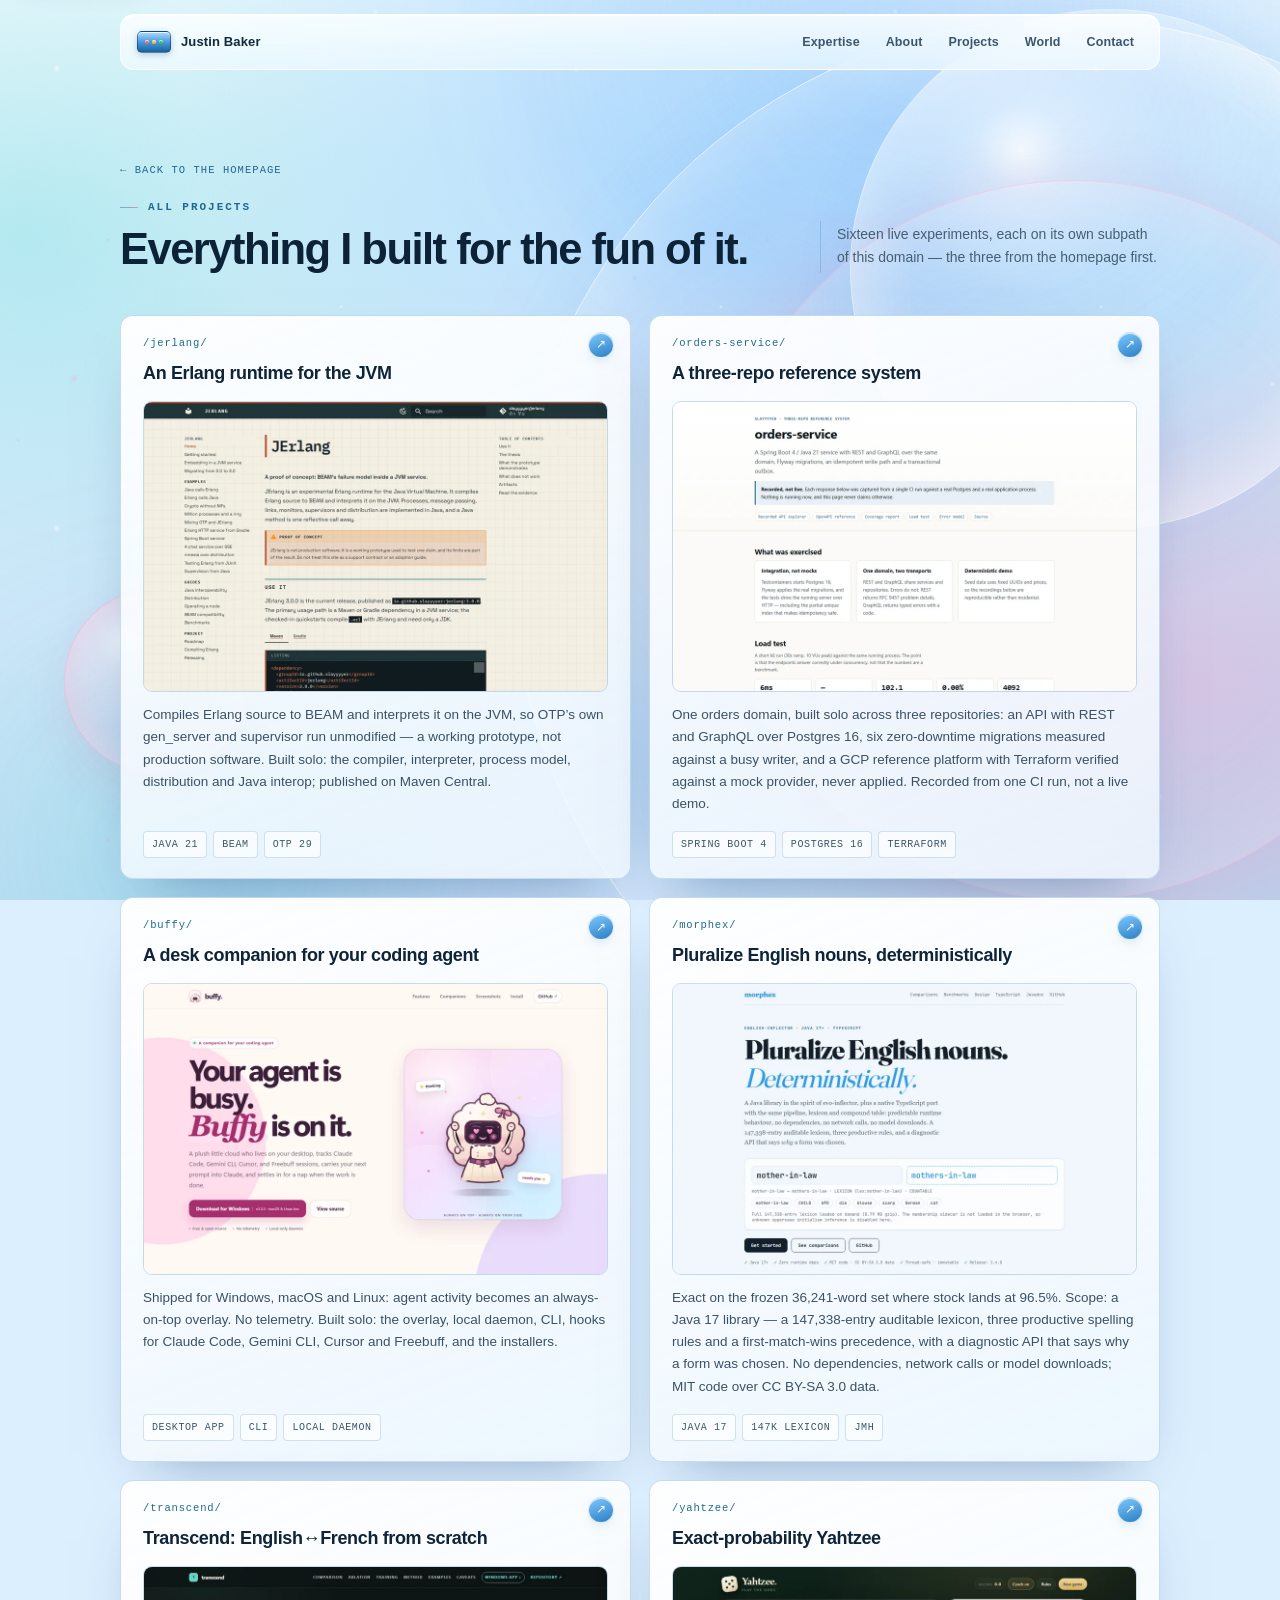
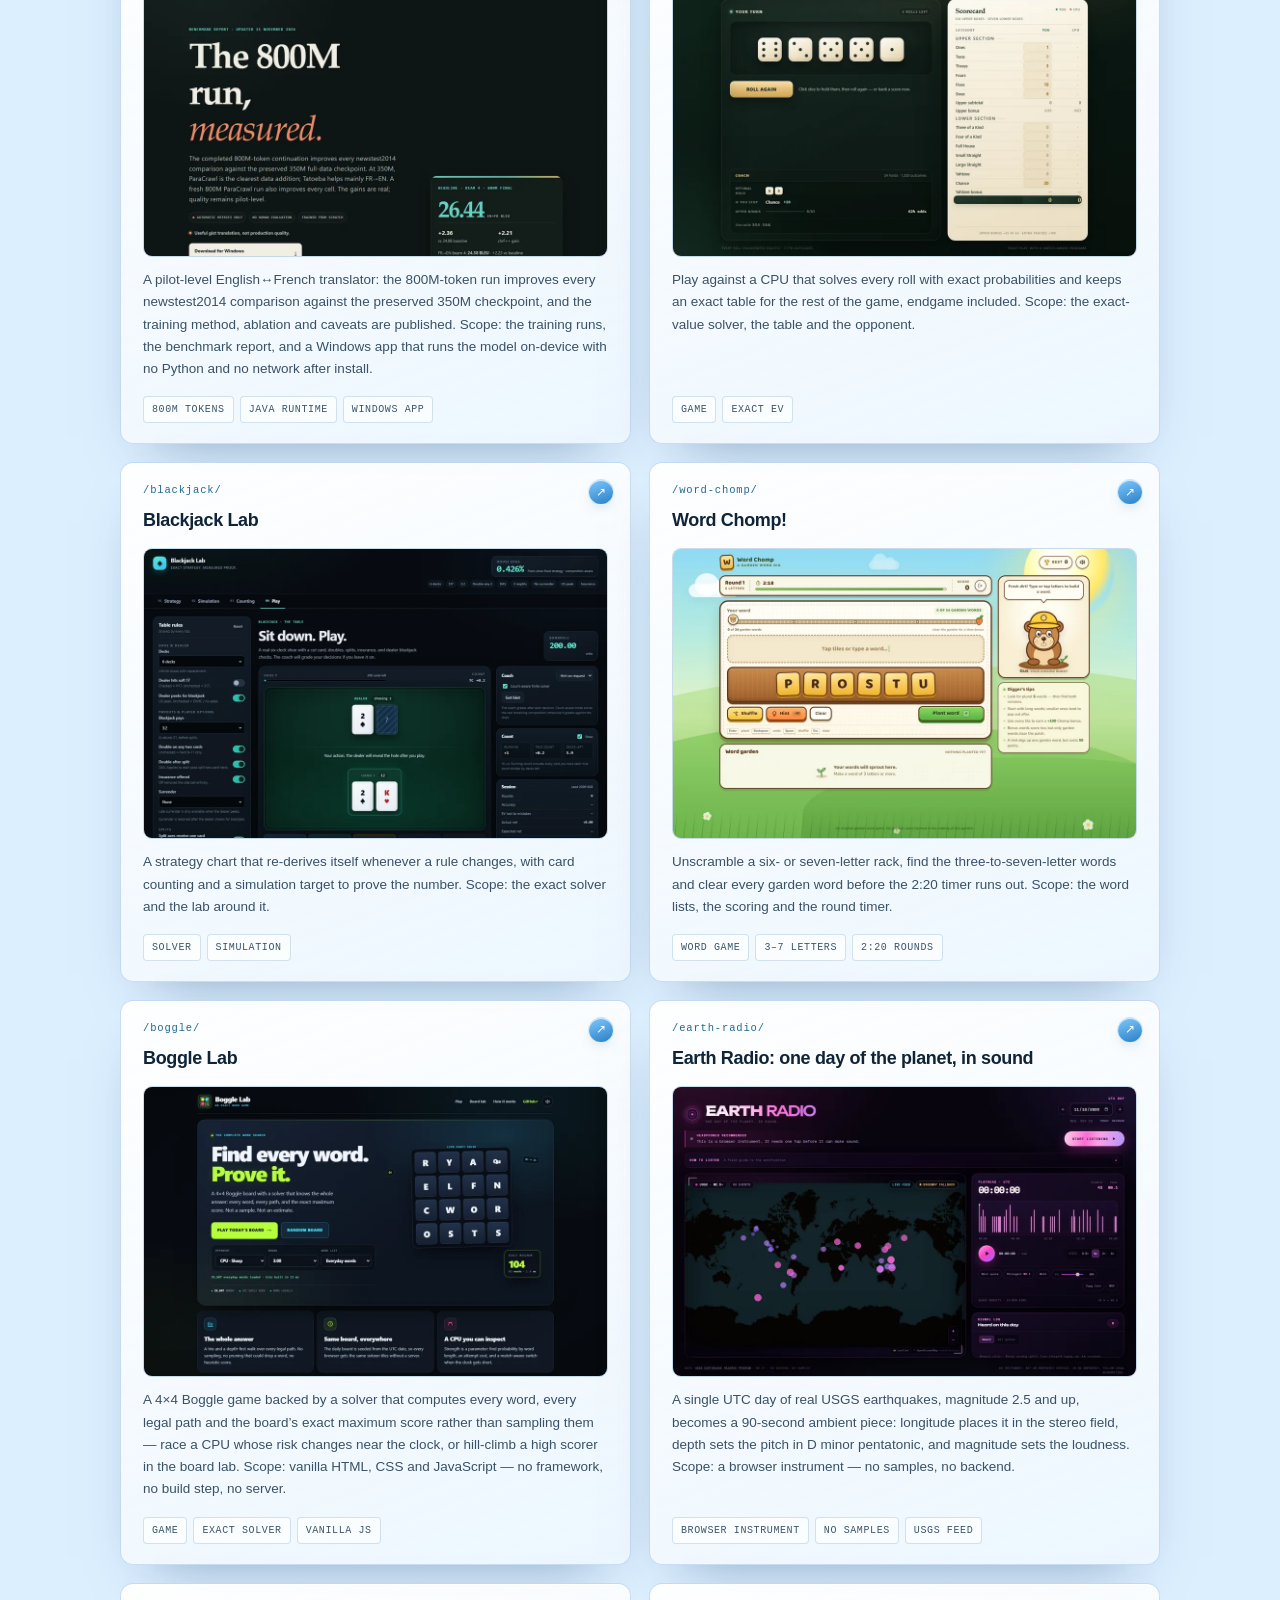
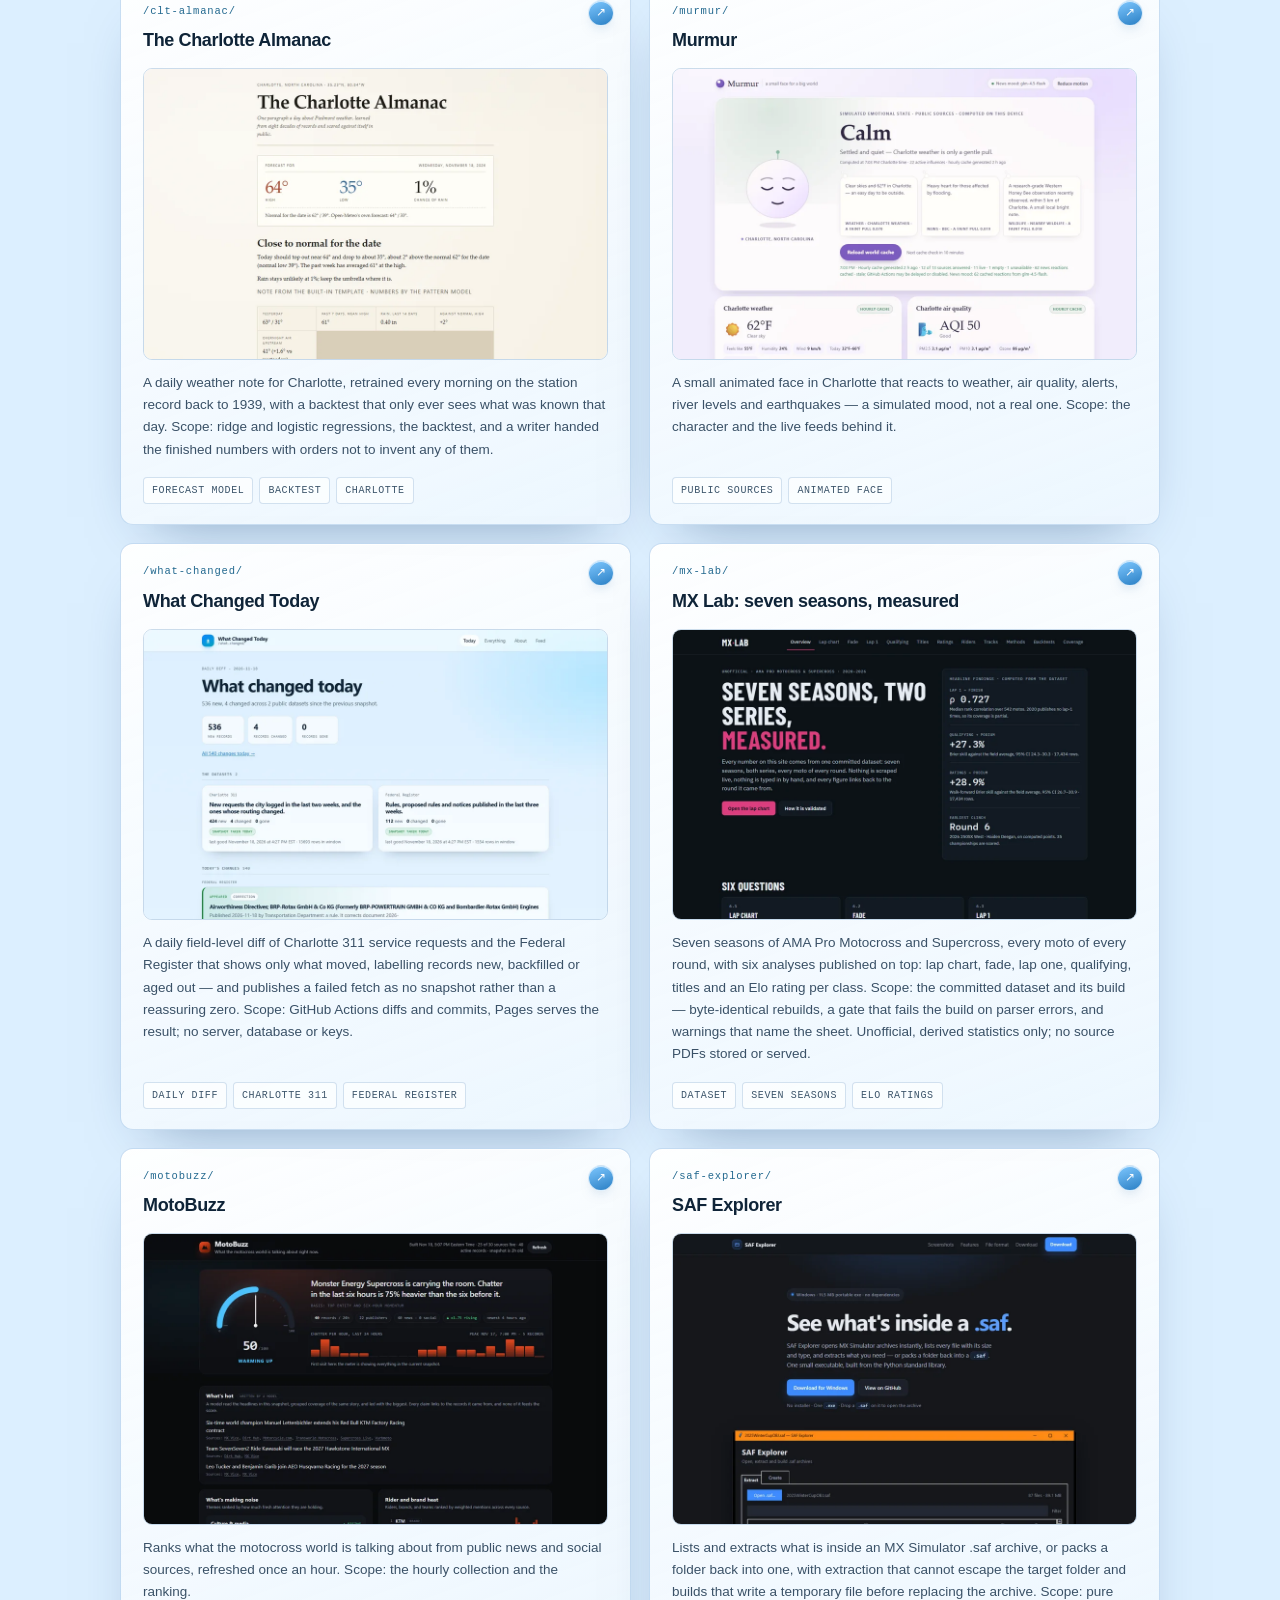
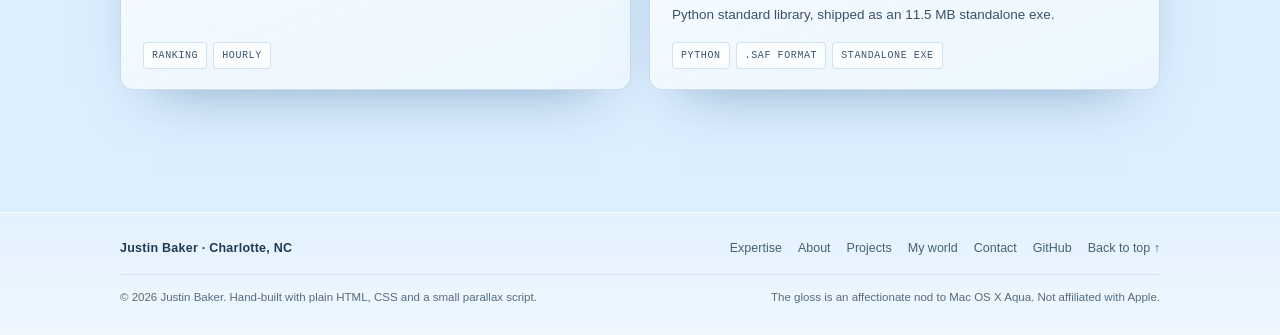
==== commit fb37171a: "Add stills for the remaining eight project cards Every card on /projects/ now shows its project. The" ====
--- a/projects/index.html
+++ b/projects/index.html
@@ -140,6 +140,7 @@
         <span class="projectcard__mark" aria-hidden="true">↗</span>
         <p class="projectcard__path">/blackjack/</p>
         <h3>Blackjack Lab</h3>
+        <img class="projectcard__shot" src="shots/blackjack.webp" width="960" height="600" alt="Blackjack Lab’s table mid-hand: the dealer showing 2, the player on 2♣ K♥ for 12, with a true count of +0.2 and a 0.426% house edge." loading="lazy">
         <p class="projectcard__copy">A strategy chart that re-derives itself whenever a rule changes, with card counting and a simulation target to prove the number. Scope: the exact solver and the lab around it.</p>
         <ul class="stack"><li>Solver</li><li>Simulation</li></ul>
       </a>
@@ -148,6 +149,7 @@
         <span class="projectcard__mark" aria-hidden="true">↗</span>
         <p class="projectcard__path">/word-chomp/</p>
         <h3>Word Chomp!</h3>
+        <img class="projectcard__shot" src="shots/word-chomp.webp" width="960" height="600" alt="Word Chomp mid-round: a P R O S T U rack, 2:18 left on the timer and 0 of 34 garden words cleared." loading="lazy">
         <p class="projectcard__copy">Unscramble a six- or seven-letter rack, find the three-to-seven-letter words and clear every garden word before the 2:20 timer runs out. Scope: the word lists, the scoring and the round timer.</p>
         <ul class="stack"><li>Word game</li><li>3–7 letters</li><li>2:20 rounds</li></ul>
       </a>
@@ -156,6 +158,7 @@
         <span class="projectcard__mark" aria-hidden="true">↗</span>
         <p class="projectcard__path">/boggle/</p>
         <h3>Boggle Lab</h3>
+        <img class="projectcard__shot" src="shots/boggle.webp" width="960" height="600" alt="Boggle Lab’s board — R, Y, A, Qu, E, L, F, N, C, W, O, R, O, S, T, S — beside its solver’s exact maximum of 104 points." loading="lazy">
         <p class="projectcard__copy">A 4×4 Boggle game backed by a solver that computes every word, every legal path and the board’s exact maximum score rather than sampling them — race a CPU whose risk changes near the clock, or hill-climb a high scorer in the board lab. Scope: vanilla HTML, CSS and JavaScript — no framework, no build step, no server.</p>
         <ul class="stack"><li>Game</li><li>Exact solver</li><li>Vanilla JS</li></ul>
       </a>
@@ -164,6 +167,7 @@
         <span class="projectcard__mark" aria-hidden="true">↗</span>
         <p class="projectcard__path">/earth-radio/</p>
         <h3>Earth Radio: one day of the planet, in sound</h3>
+        <img class="projectcard__shot" src="shots/earth-radio.webp" width="960" height="600" alt="Earth Radio’s world map with 43 USGS earthquakes from November 18, 2026, the day’s peak at M6.1 and a 24-hour quake-density strip." loading="lazy">
         <p class="projectcard__copy">A single UTC day of real USGS earthquakes, magnitude 2.5 and up, becomes a 90-second ambient piece: longitude places it in the stereo field, depth sets the pitch in D minor pentatonic, and magnitude sets the loudness. Scope: a browser instrument — no samples, no backend.</p>
         <ul class="stack"><li>Browser instrument</li><li>No samples</li><li>USGS feed</li></ul>
       </a>
@@ -190,6 +194,7 @@
         <span class="projectcard__mark" aria-hidden="true">↗</span>
         <p class="projectcard__path">/what-changed/</p>
         <h3>What Changed Today</h3>
+        <img class="projectcard__shot" src="shots/what-changed.webp" width="960" height="600" alt="What Changed Today’s November 18, 2026 summary: 536 new records, 4 changed and 0 gone across Charlotte 311 and the Federal Register." loading="lazy">
         <p class="projectcard__copy">A daily field-level diff of Charlotte 311 service requests and the Federal Register that shows only what moved, labelling records new, backfilled or aged out — and publishes a failed fetch as no snapshot rather than a reassuring zero. Scope: GitHub Actions diffs and commits, Pages serves the result; no server, database or keys.</p>
         <ul class="stack"><li>Daily diff</li><li>Charlotte 311</li><li>Federal Register</li></ul>
       </a>
@@ -198,6 +203,7 @@
         <span class="projectcard__mark" aria-hidden="true">↗</span>
         <p class="projectcard__path">/mx-lab/</p>
         <h3>MX Lab: seven seasons, measured</h3>
+        <img class="projectcard__shot" src="shots/mx-lab.webp" width="960" height="600" alt="MX Lab’s overview: “Seven seasons, two series, measured.” beside findings of ρ 0.727 for lap 1 to finish and +27.3% Brier skill for qualifying." loading="lazy">
         <p class="projectcard__copy">Seven seasons of AMA Pro Motocross and Supercross, every moto of every round, with six analyses published on top: lap chart, fade, lap one, qualifying, titles and an Elo rating per class. Scope: the committed dataset and its build — byte-identical rebuilds, a gate that fails the build on parser errors, and warnings that name the sheet. Unofficial, derived statistics only; no source PDFs stored or served.</p>
         <ul class="stack"><li>Dataset</li><li>Seven seasons</li><li>Elo ratings</li></ul>
       </a>
@@ -206,6 +212,7 @@
         <span class="projectcard__mark" aria-hidden="true">↗</span>
         <p class="projectcard__path">/motobuzz/</p>
         <h3>MotoBuzz</h3>
+        <img class="projectcard__shot" src="shots/motobuzz.webp" width="960" height="600" alt="MotoBuzz’s buzz meter at 50 of 100, a 24-hour chatter chart peaking at 5 records, and Monster Energy Supercross leading the headlines." loading="lazy">
         <p class="projectcard__copy">Ranks what the motocross world is talking about from public news and social sources, refreshed once an hour. Scope: the hourly collection and the ranking.</p>
         <ul class="stack"><li>Ranking</li><li>Hourly</li></ul>
       </a>
@@ -214,6 +221,7 @@
         <span class="projectcard__mark" aria-hidden="true">↗</span>
         <p class="projectcard__path">/saf-explorer/</p>
         <h3>SAF Explorer</h3>
+        <img class="projectcard__shot" src="shots/saf-explorer.webp" width="960" height="600" alt="SAF Explorer’s landing page above the app window open on a 2025 WinterCupOBJ.saf archive with 87 files and 89.1 MB." loading="lazy">
         <p class="projectcard__copy">Lists and extracts what is inside an MX Simulator .saf archive, or packs a folder back into one, with extraction that cannot escape the target folder and builds that write a temporary file before replacing the archive. Scope: pure Python standard library, shipped as an 11.5 MB standalone exe.</p>
         <ul class="stack"><li>Python</li><li>.saf format</li><li>Standalone exe</li></ul>
       </a>
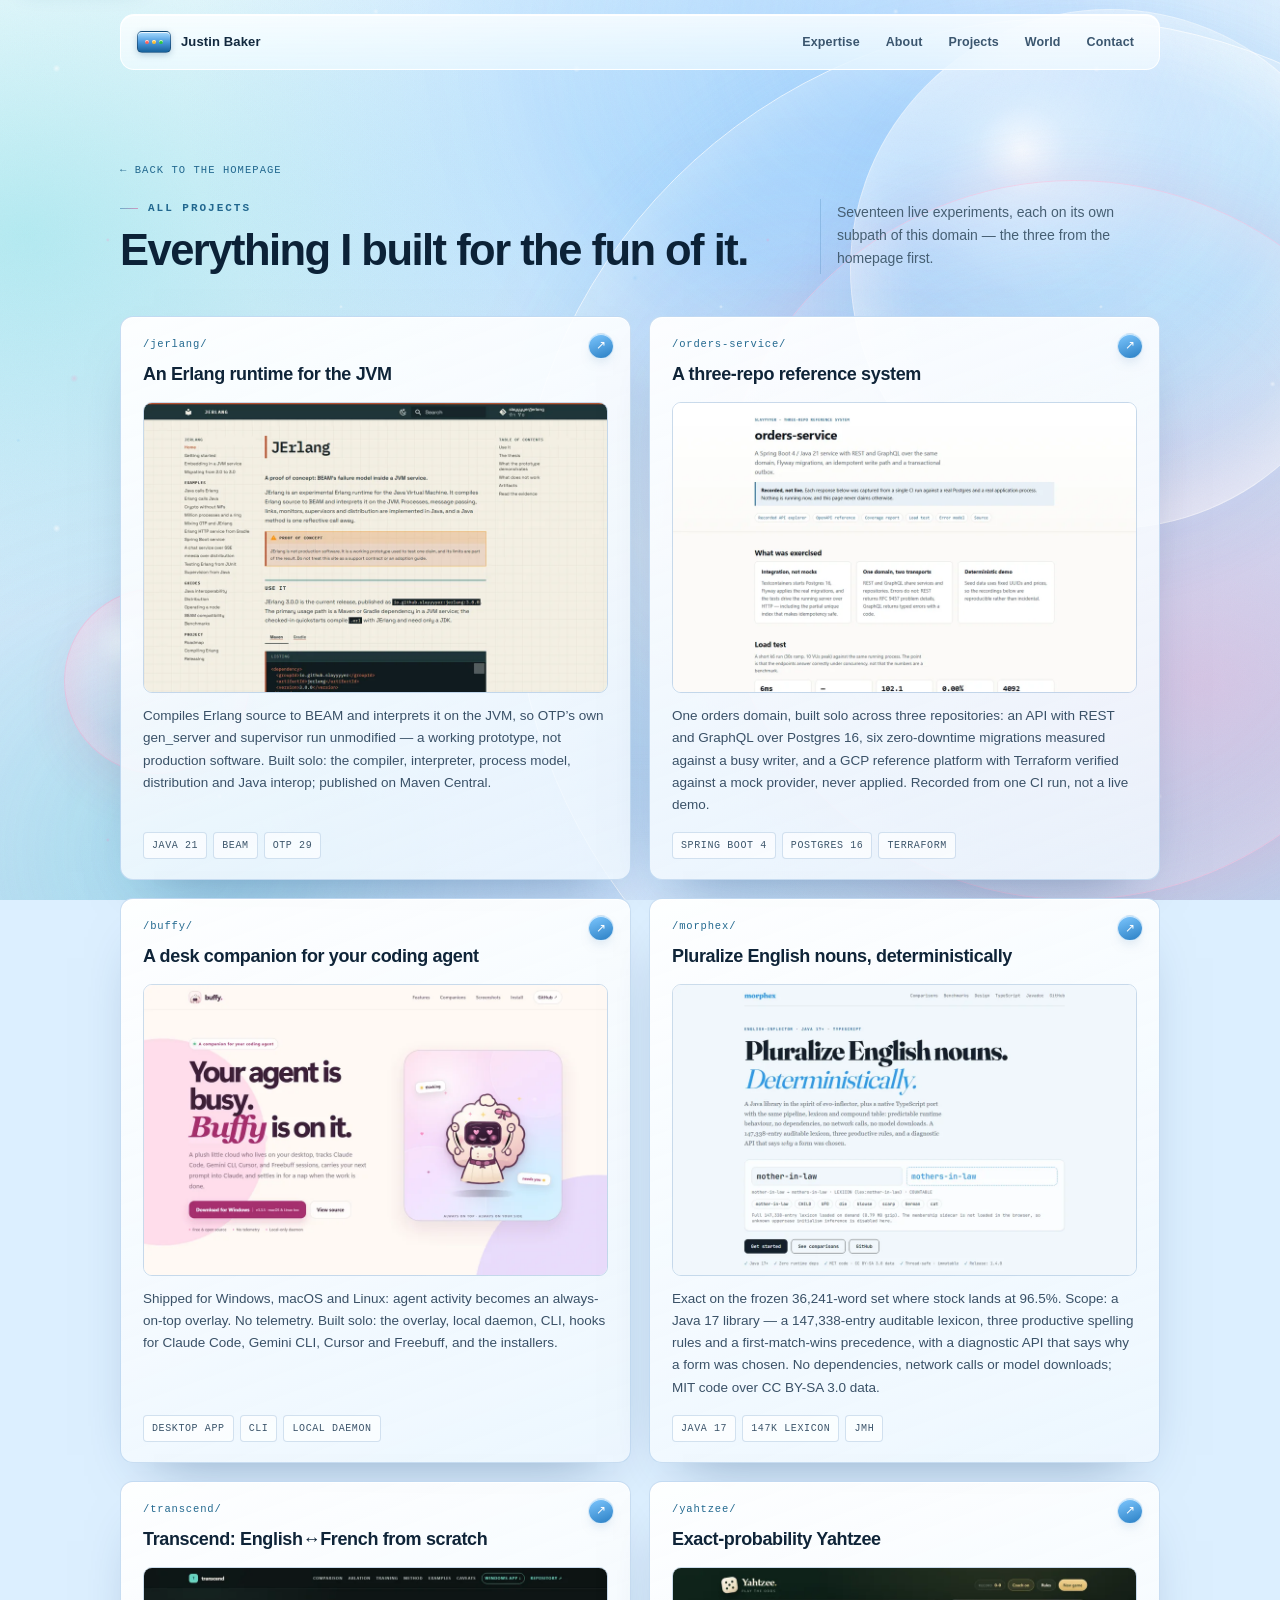
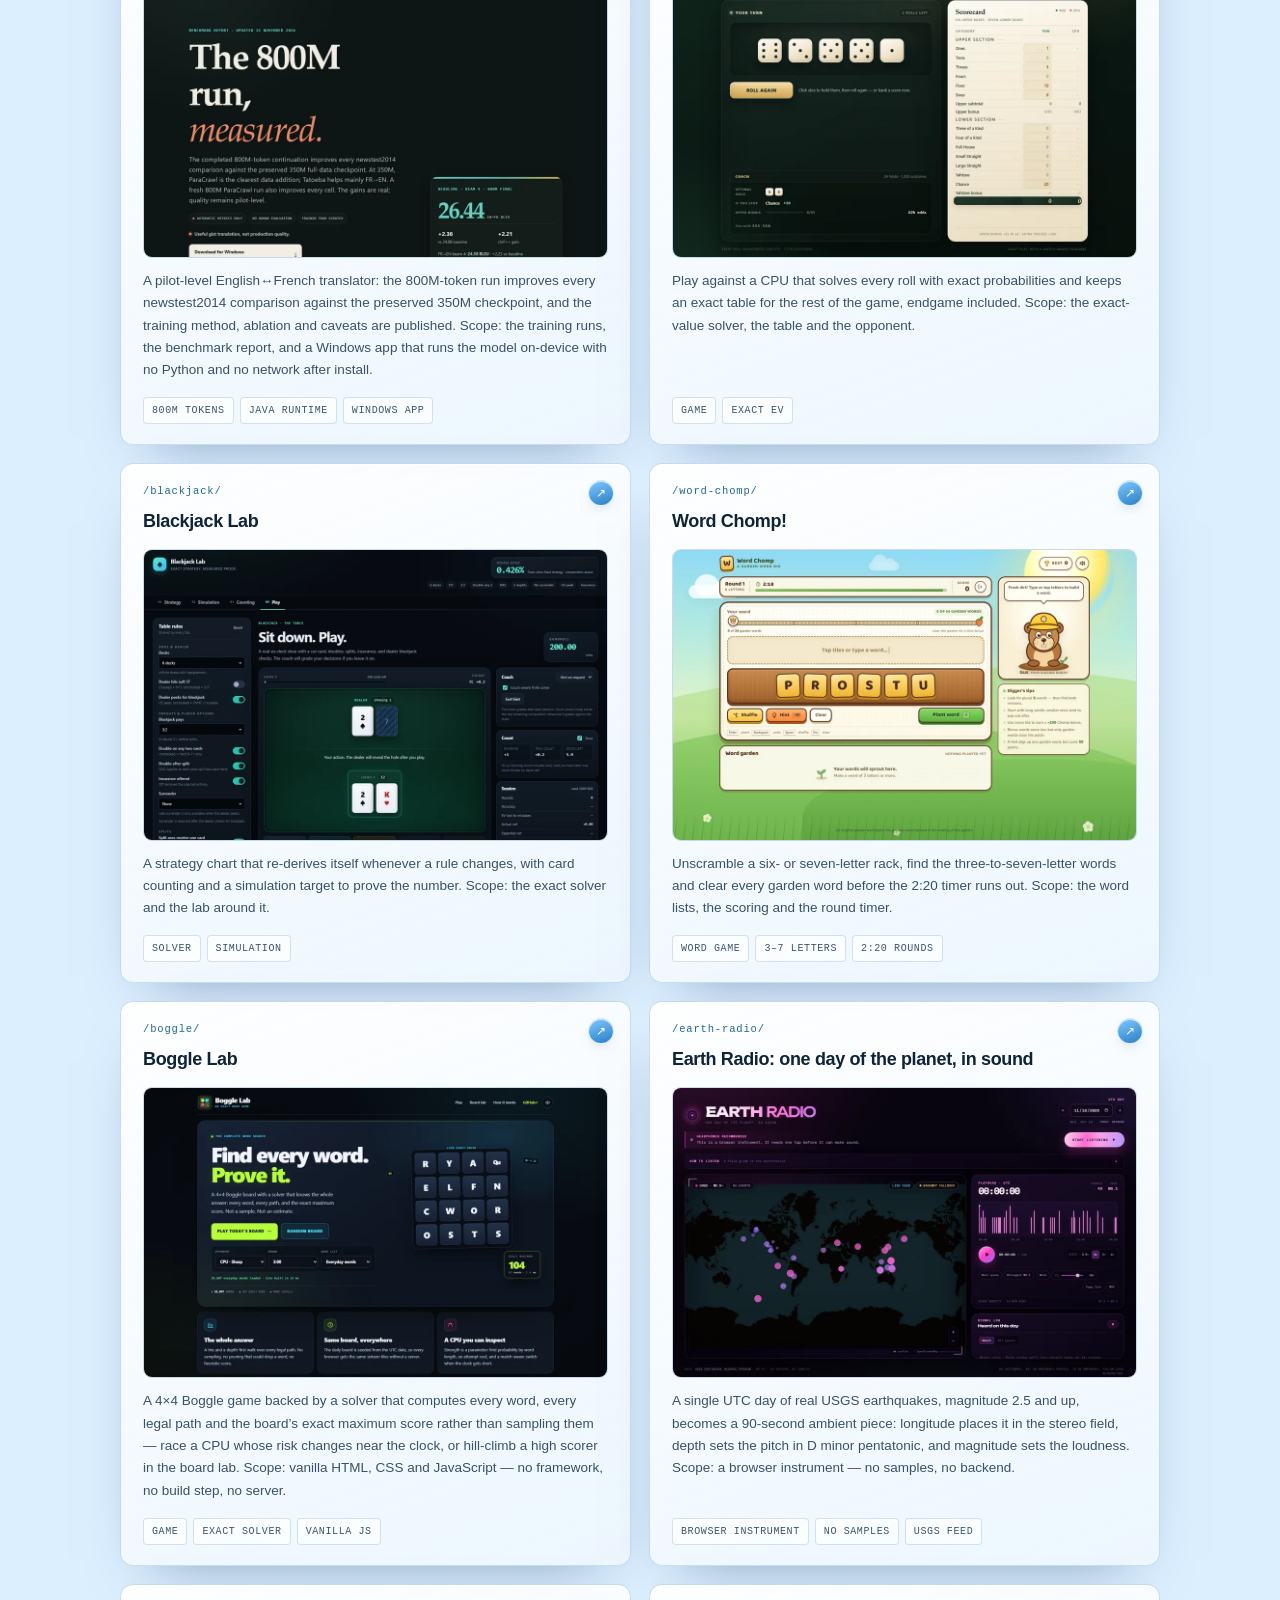
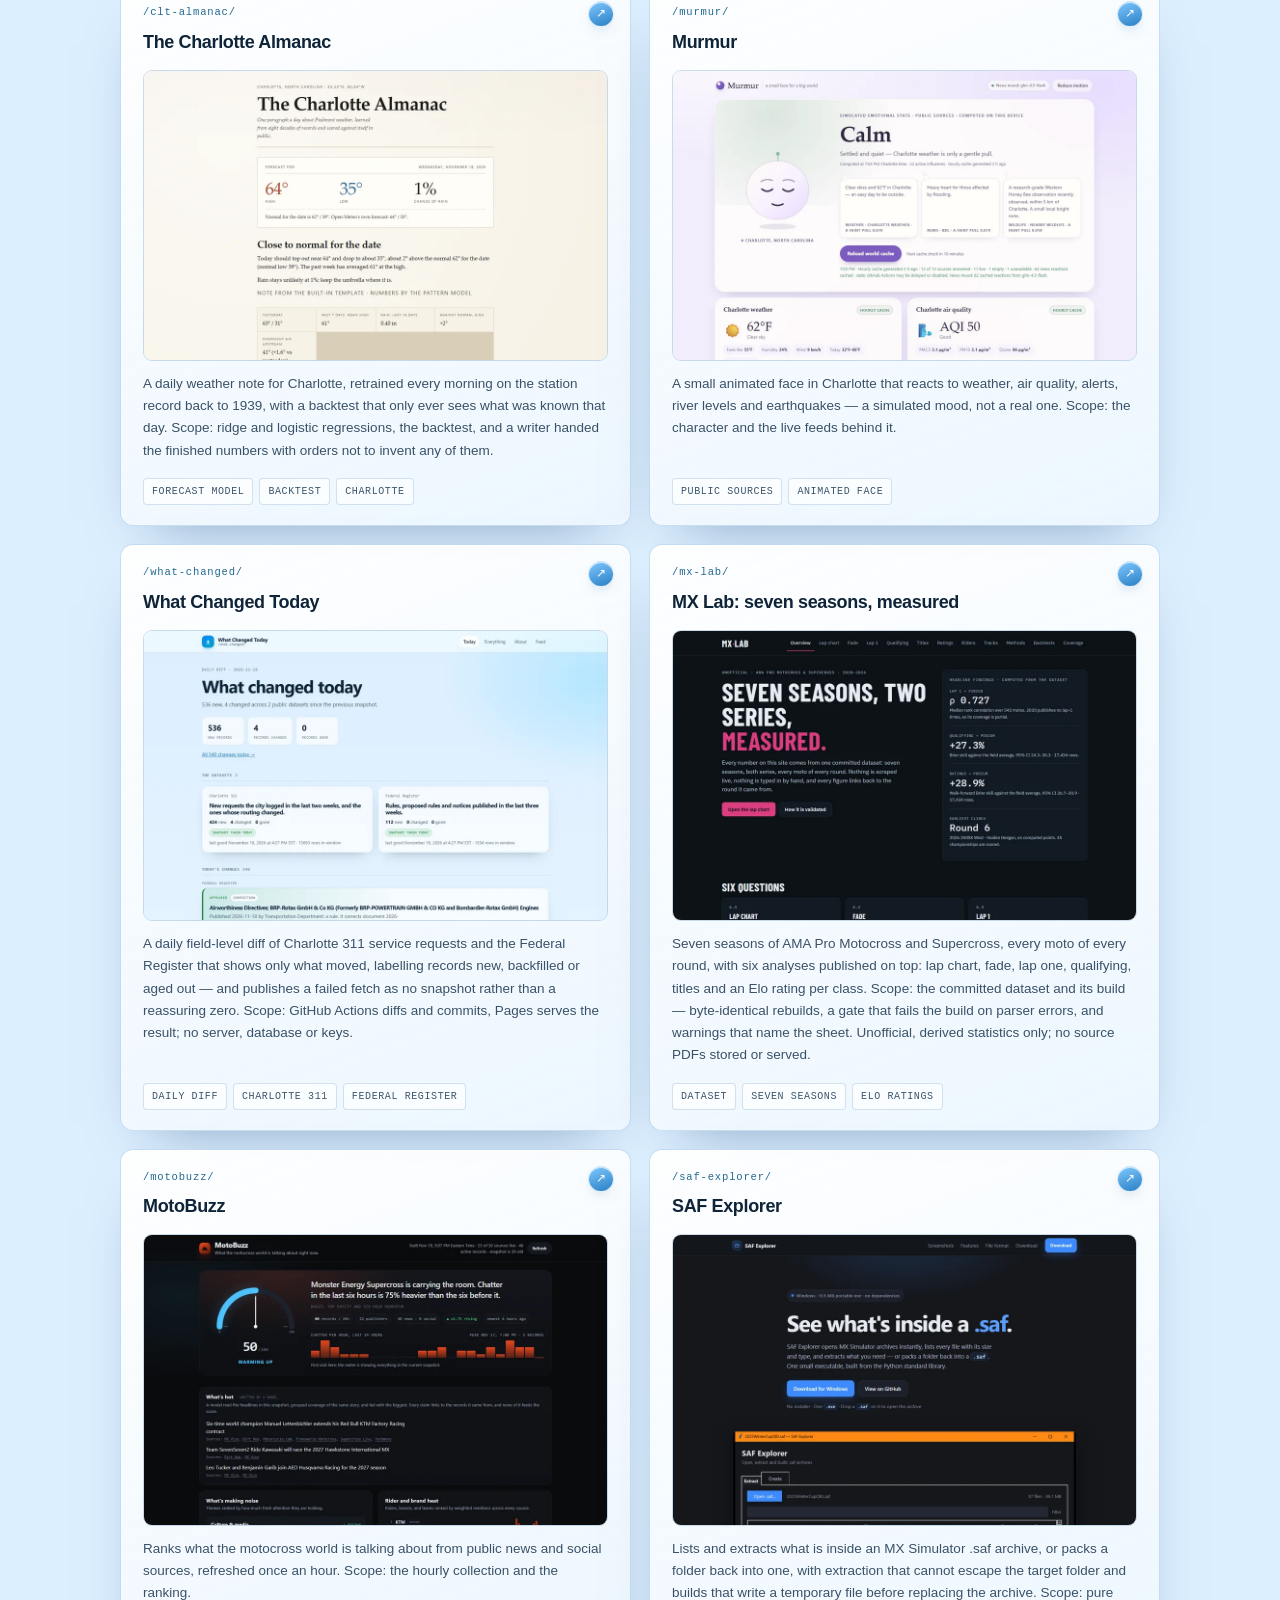
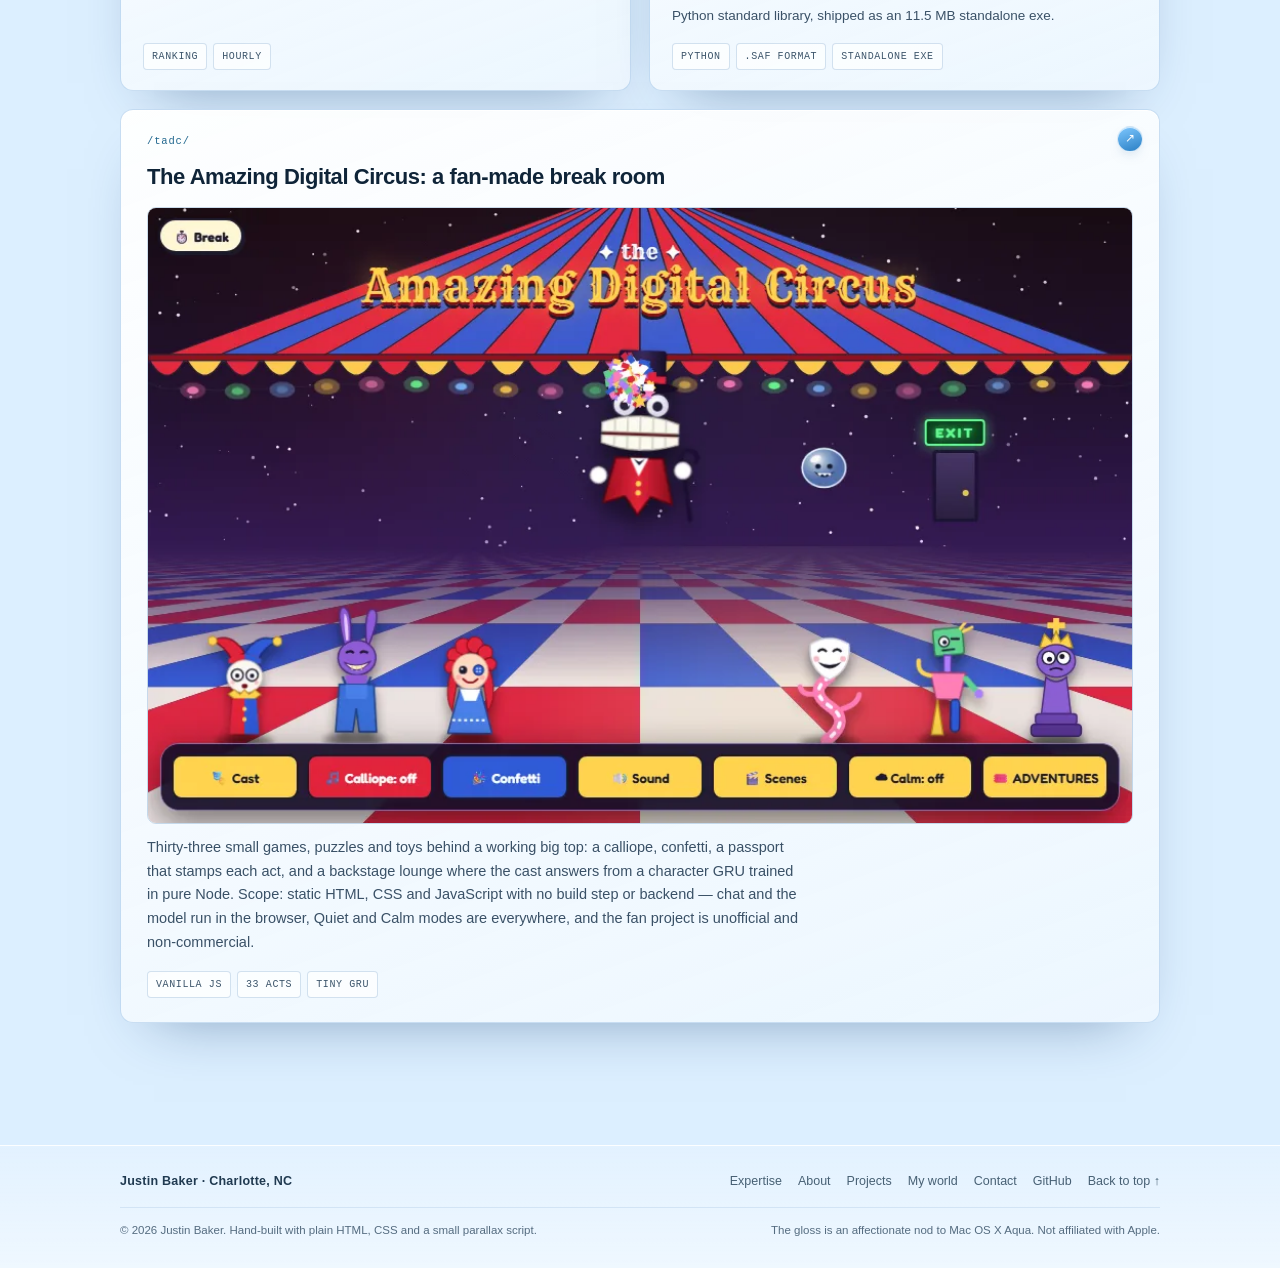
==== commit dacc86a5: "Add the digital circus to the collection and the world The fan break room needed both a card and a p" ====
--- a/projects/index.html
+++ b/projects/index.html
@@ -4,10 +4,10 @@
 <meta charset="utf-8">
 <meta name="viewport" content="width=device-width, initial-scale=1">
 <title>Projects — Justin Baker</title>
-<meta name="description" content="The full collection: sixteen live experiments — an Erlang runtime for the JVM, deterministic English inflection, English↔French translation, an exact Boggle solver, exact-probability games, Charlotte data projects and motocross tooling.">
+<meta name="description" content="The full collection: seventeen live experiments — an Erlang runtime for the JVM, deterministic English inflection, English↔French translation, an exact Boggle solver, exact-probability games, a 33-act fan-made digital circus, Charlotte data projects and motocross tooling.">
 <link rel="canonical" href="https://slayyyyer.github.io/projects/">
 <meta property="og:title" content="Projects — Justin Baker">
-<meta property="og:description" content="Sixteen live experiments: systems, language and translation, browser games, Charlotte data projects and motocross tooling.">
+<meta property="og:description" content="Seventeen live experiments: systems, language and translation, browser games, a fan-made digital circus, Charlotte data projects and motocross tooling.">
 <meta property="og:type" content="website">
 <meta property="og:url" content="https://slayyyyer.github.io/projects/">
 <meta property="og:site_name" content="Justin Baker">
@@ -18,7 +18,7 @@
 <meta property="og:image:alt" content="Justin Baker — big systems, small details. Principal engineer, Charlotte, NC.">
 <meta name="twitter:card" content="summary_large_image">
 <meta name="twitter:title" content="Projects — Justin Baker">
-<meta name="twitter:description" content="Sixteen live experiments: systems, language and translation, browser games, Charlotte data projects and motocross tooling.">
+<meta name="twitter:description" content="Seventeen live experiments: systems, language and translation, browser games, a fan-made digital circus, Charlotte data projects and motocross tooling.">
 <meta name="twitter:image" content="https://slayyyyer.github.io/og.png">
 <meta name="color-scheme" content="light">
 <meta name="theme-color" content="#e6f4ff">
@@ -76,7 +76,7 @@
         <p class="label">All projects</p>
         <h1>Everything I built for the fun of it.</h1>
       </div>
-      <p class="sectionhead__sub">Sixteen live experiments, each on its own subpath of this domain —
+      <p class="sectionhead__sub">Seventeen live experiments, each on its own subpath of this domain —
         the three from the homepage first.</p>
     </div>
 
@@ -224,6 +224,15 @@
         <img class="projectcard__shot" src="shots/saf-explorer.webp" width="960" height="600" alt="SAF Explorer’s landing page above the app window open on a 2025 WinterCupOBJ.saf archive with 87 files and 89.1 MB." loading="lazy">
         <p class="projectcard__copy">Lists and extracts what is inside an MX Simulator .saf archive, or packs a folder back into one, with extraction that cannot escape the target folder and builds that write a temporary file before replacing the archive. Scope: pure Python standard library, shipped as an 11.5 MB standalone exe.</p>
         <ul class="stack"><li>Python</li><li>.saf format</li><li>Standalone exe</li></ul>
+      </a>
+
+      <a class="projectcard projectcard--wide" href="/tadc/">
+        <span class="projectcard__mark" aria-hidden="true">↗</span>
+        <p class="projectcard__path">/tadc/</p>
+        <h3>The Amazing Digital Circus: a fan-made break room</h3>
+        <img class="projectcard__shot" src="shots/tadc.webp" width="960" height="600" alt="The circus big top at night: six cast members on a checkered floor beneath a red-and-blue canopy, a painted EXIT sign, confetti and the row of mode buttons." loading="lazy">
+        <p class="projectcard__copy">Thirty-three small games, puzzles and toys behind a working big top: a calliope, confetti, a passport that stamps each act, and a backstage lounge where the cast answers from a character GRU trained in pure Node. Scope: static HTML, CSS and JavaScript with no build step or backend — chat and the model run in the browser, Quiet and Calm modes are everywhere, and the fan project is unofficial and non-commercial.</p>
+        <ul class="stack"><li>Vanilla JS</li><li>33 acts</li><li>Tiny GRU</li></ul>
       </a>
     </div>
   </section>
--- a/assets/site.css
+++ b/assets/site.css
@@ -747,6 +747,7 @@
   font-size: clamp(1.9rem, 3.4vw, 2.75rem);
   line-height: 1.05;
   letter-spacing: -.035em;
+  text-wrap: balance;
 }
 
 .sectionhead__sub {
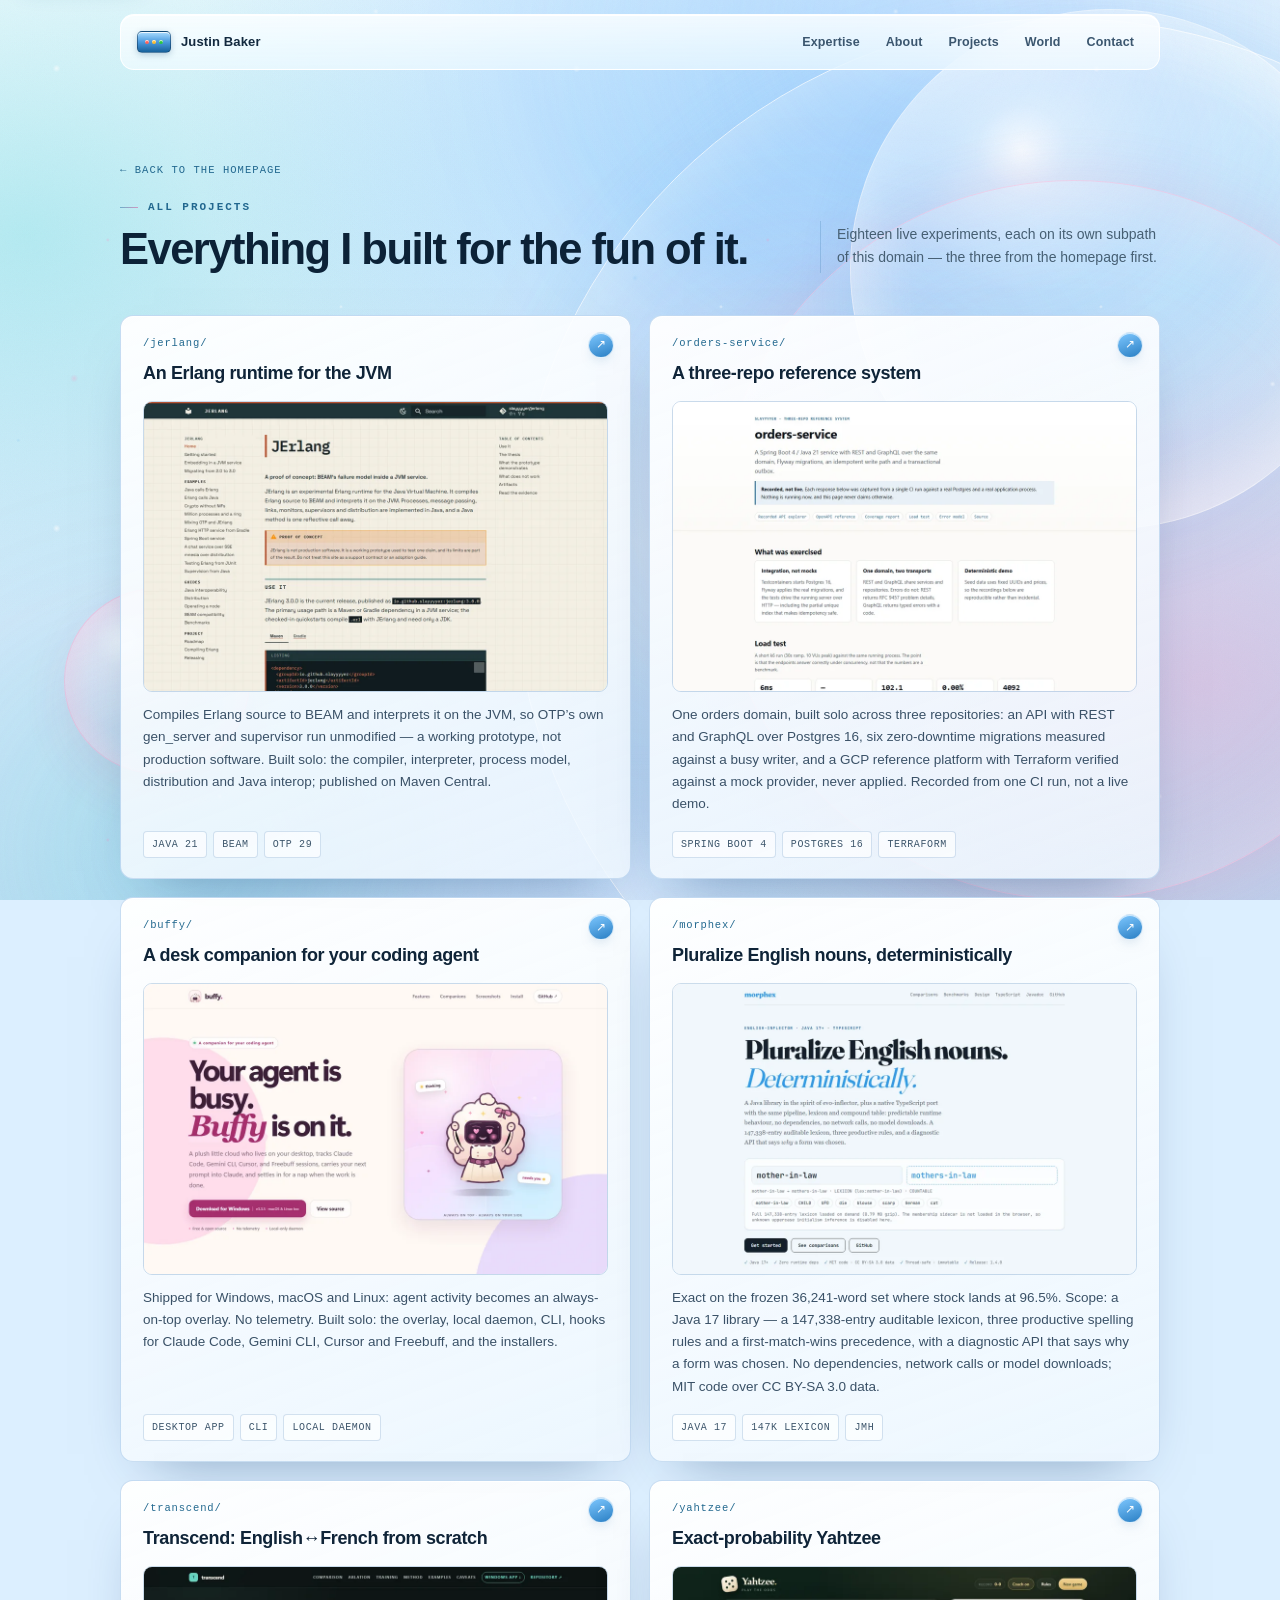
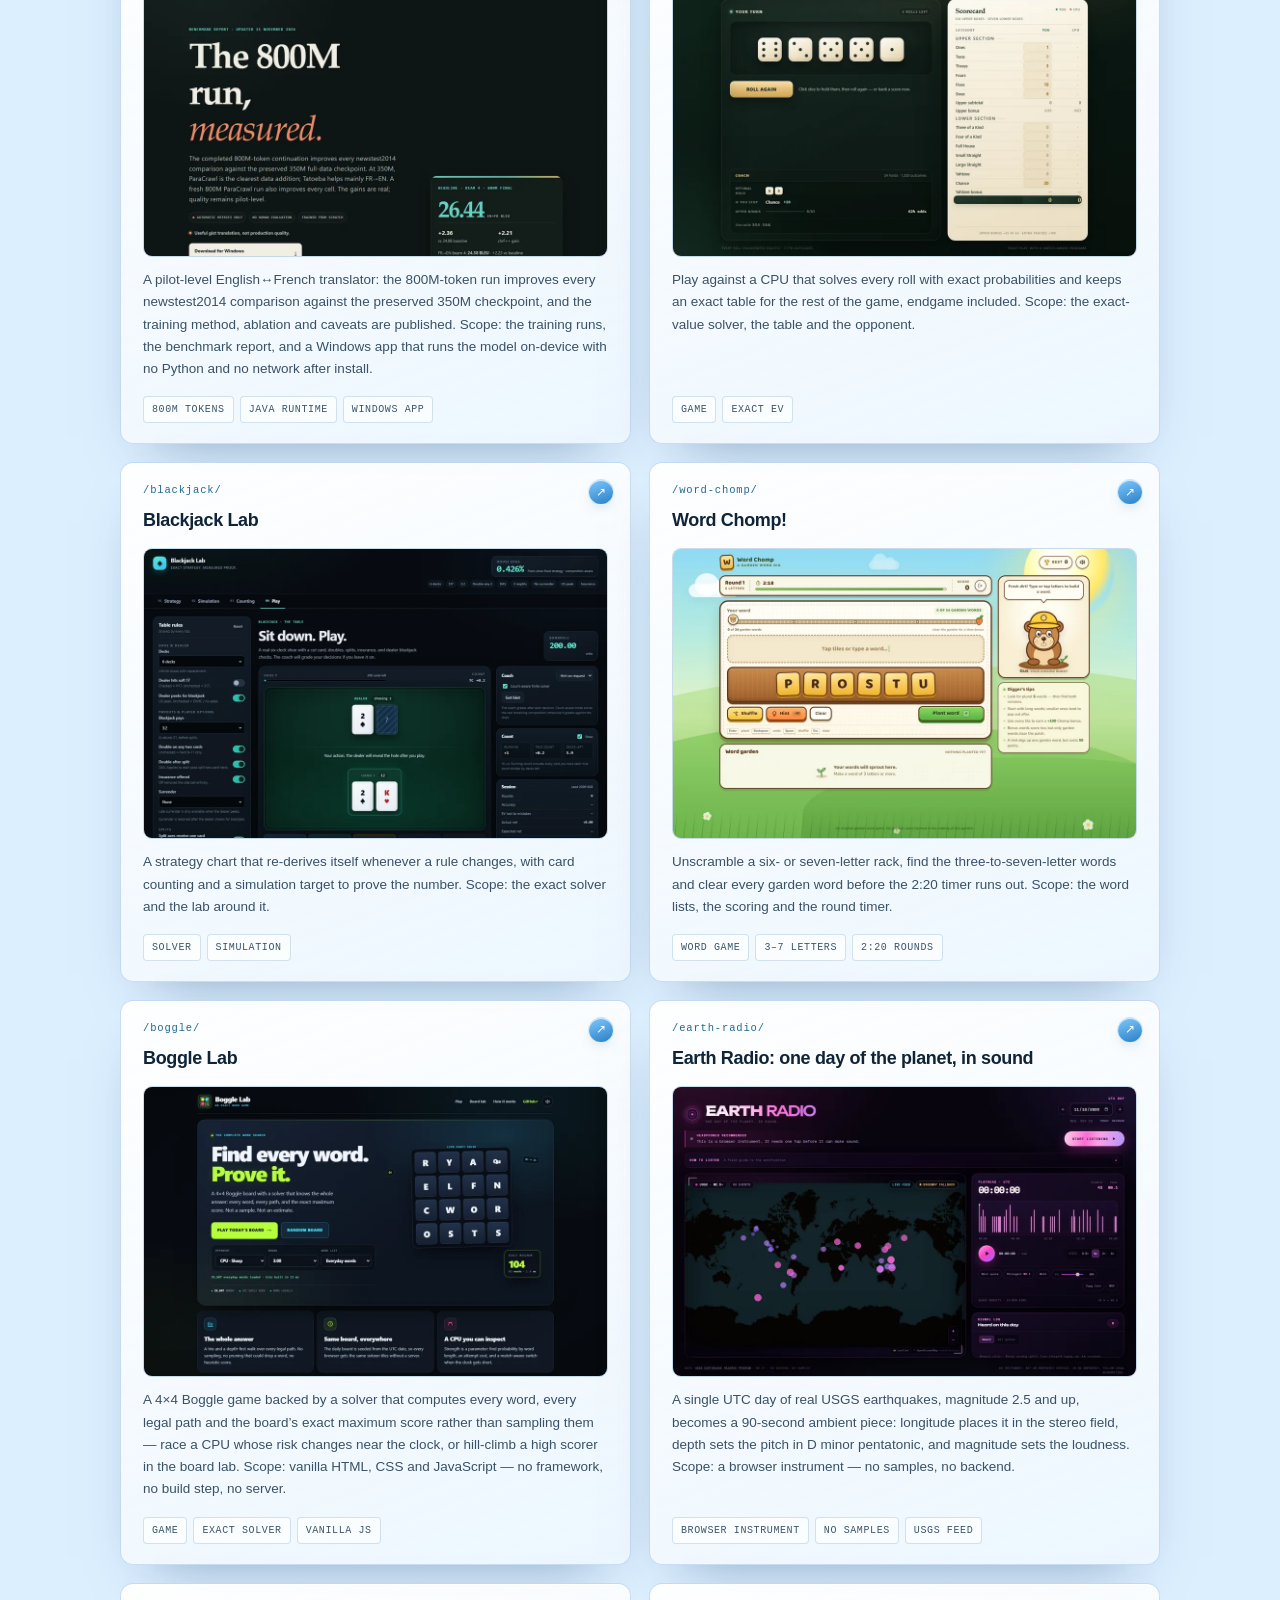
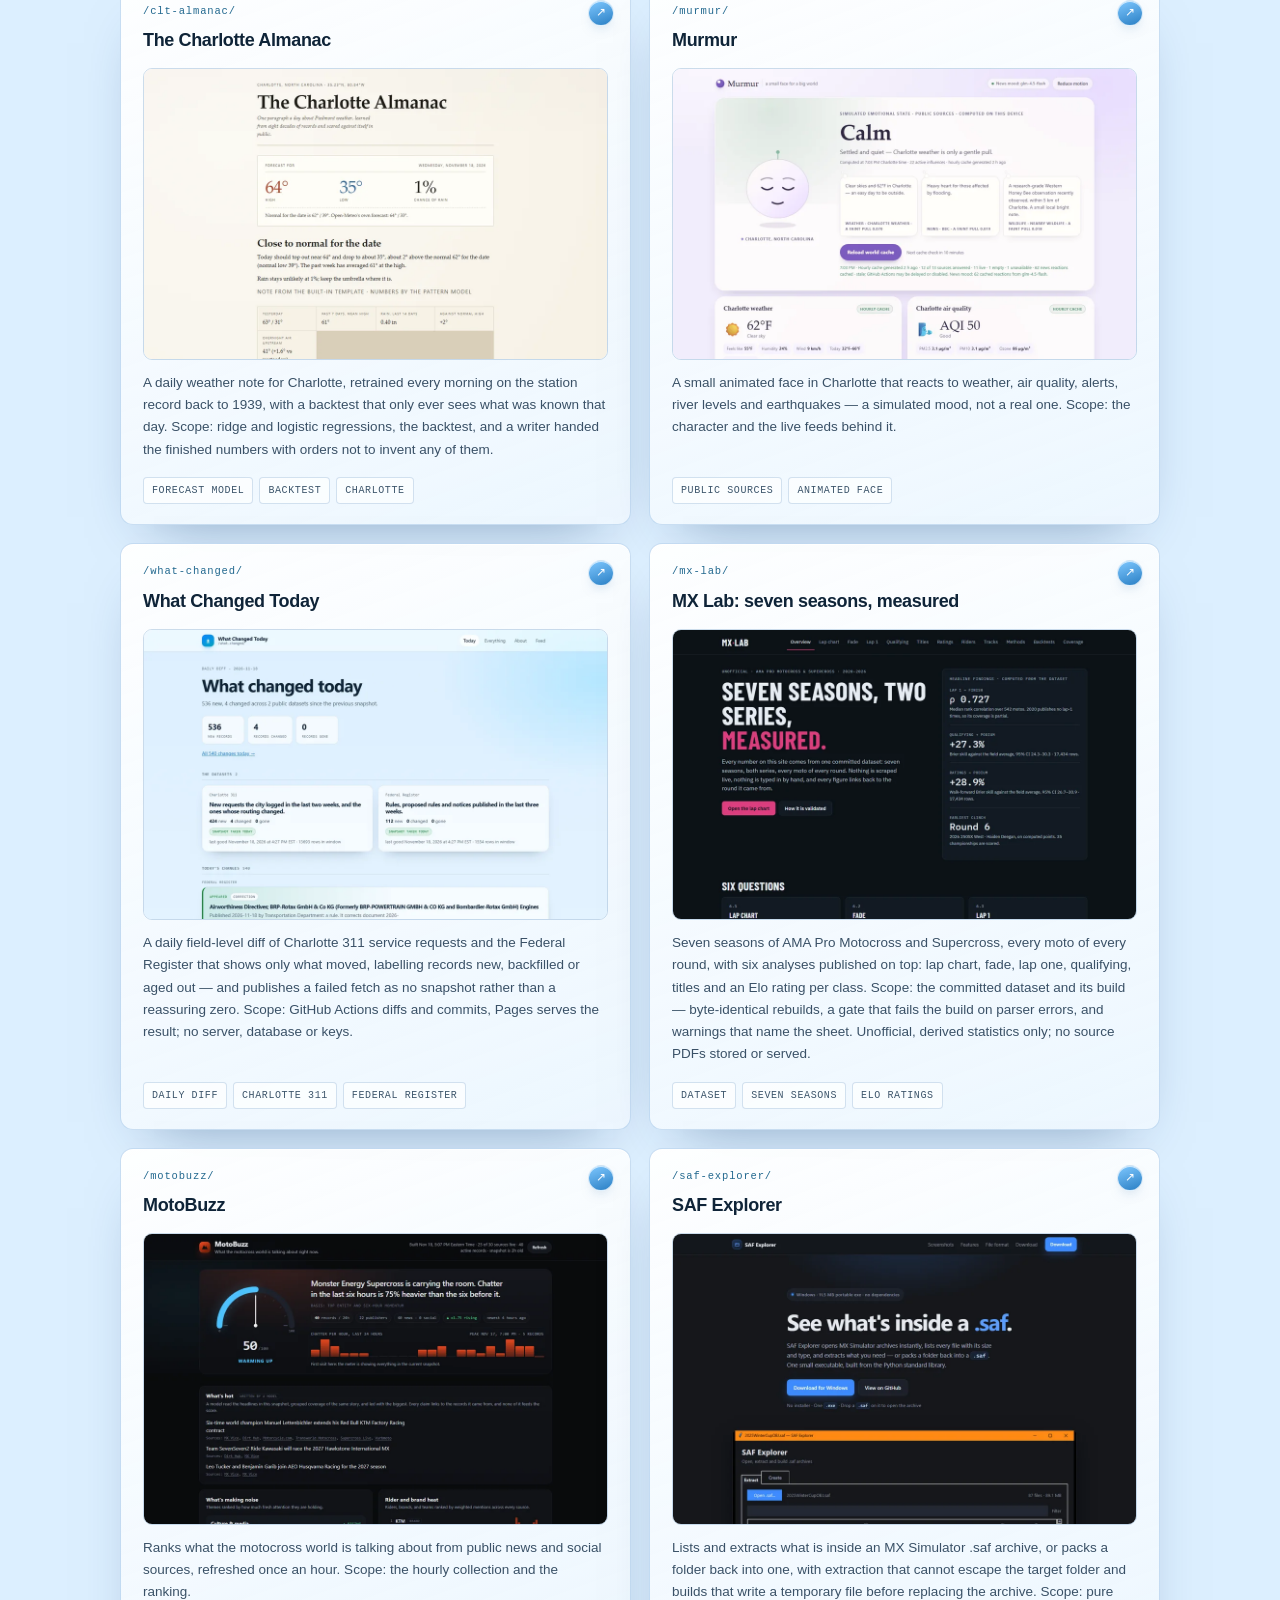
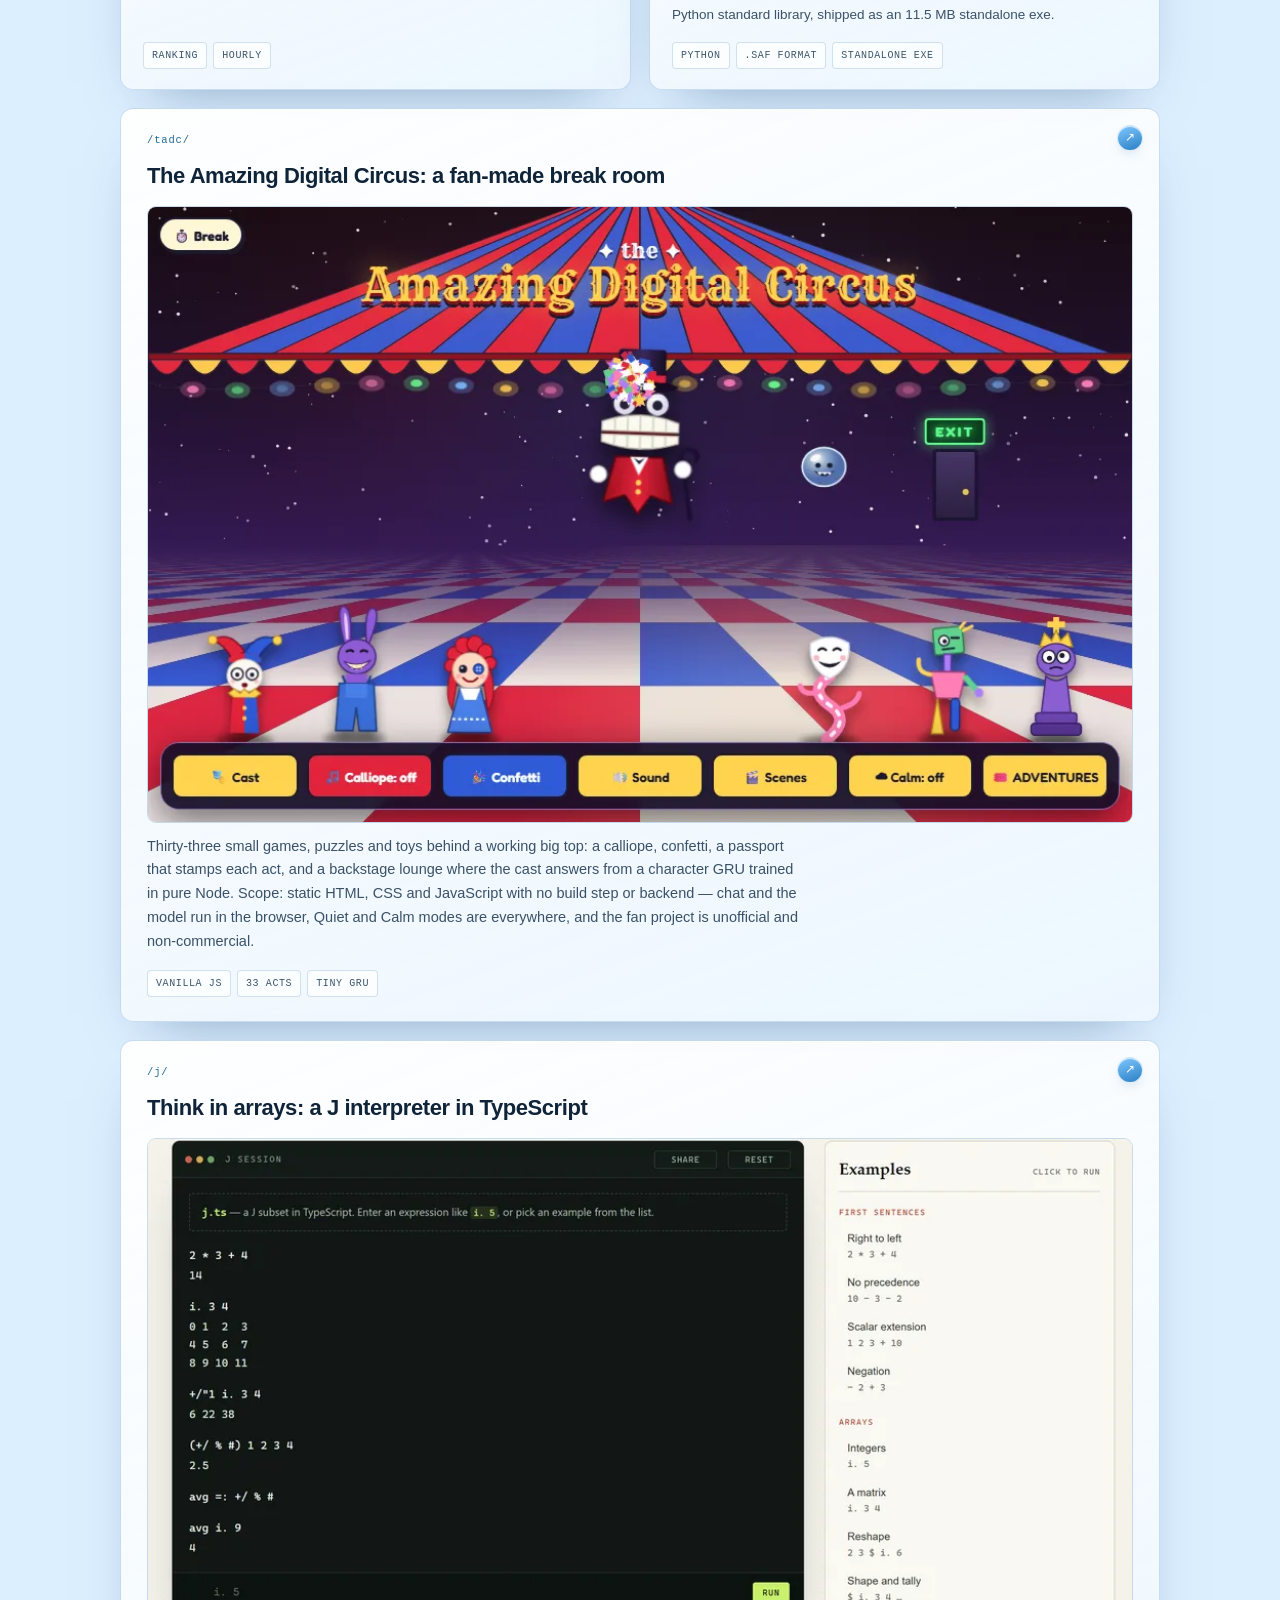
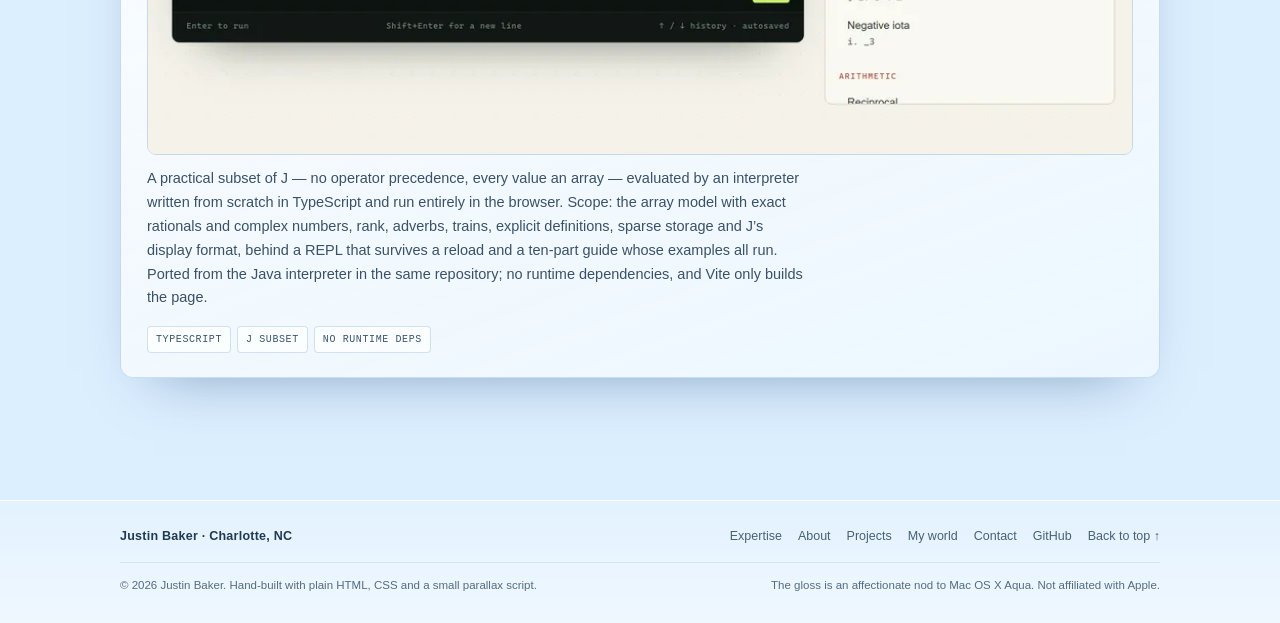
==== commit efc8d807: "Add the J interpreter to the collection and the world The /j/ playground is a from-scratch J subset " ====
--- a/projects/index.html
+++ b/projects/index.html
@@ -4,10 +4,10 @@
 <meta charset="utf-8">
 <meta name="viewport" content="width=device-width, initial-scale=1">
 <title>Projects — Justin Baker</title>
-<meta name="description" content="The full collection: seventeen live experiments — an Erlang runtime for the JVM, deterministic English inflection, English↔French translation, an exact Boggle solver, exact-probability games, a 33-act fan-made digital circus, Charlotte data projects and motocross tooling.">
+<meta name="description" content="The full collection: eighteen live experiments — an Erlang runtime for the JVM, a J interpreter in TypeScript, deterministic English inflection, English↔French translation, an exact Boggle solver, exact-probability games, a 33-act fan-made digital circus, Charlotte data projects and motocross tooling.">
 <link rel="canonical" href="https://slayyyyer.github.io/projects/">
 <meta property="og:title" content="Projects — Justin Baker">
-<meta property="og:description" content="Seventeen live experiments: systems, language and translation, browser games, a fan-made digital circus, Charlotte data projects and motocross tooling.">
+<meta property="og:description" content="Eighteen live experiments: systems, language and translation, browser games, a fan-made digital circus, Charlotte data projects and motocross tooling.">
 <meta property="og:type" content="website">
 <meta property="og:url" content="https://slayyyyer.github.io/projects/">
 <meta property="og:site_name" content="Justin Baker">
@@ -18,7 +18,7 @@
 <meta property="og:image:alt" content="Justin Baker — big systems, small details. Principal engineer, Charlotte, NC.">
 <meta name="twitter:card" content="summary_large_image">
 <meta name="twitter:title" content="Projects — Justin Baker">
-<meta name="twitter:description" content="Seventeen live experiments: systems, language and translation, browser games, a fan-made digital circus, Charlotte data projects and motocross tooling.">
+<meta name="twitter:description" content="Eighteen live experiments: systems, language and translation, browser games, a fan-made digital circus, Charlotte data projects and motocross tooling.">
 <meta name="twitter:image" content="https://slayyyyer.github.io/og.png">
 <meta name="color-scheme" content="light">
 <meta name="theme-color" content="#e6f4ff">
@@ -76,7 +76,7 @@
         <p class="label">All projects</p>
         <h1>Everything I built for the fun of it.</h1>
       </div>
-      <p class="sectionhead__sub">Seventeen live experiments, each on its own subpath of this domain —
+      <p class="sectionhead__sub">Eighteen live experiments, each on its own subpath of this domain —
         the three from the homepage first.</p>
     </div>
 
@@ -233,6 +233,15 @@
         <img class="projectcard__shot" src="shots/tadc.webp" width="960" height="600" alt="The circus big top at night: six cast members on a checkered floor beneath a red-and-blue canopy, a painted EXIT sign, confetti and the row of mode buttons." loading="lazy">
         <p class="projectcard__copy">Thirty-three small games, puzzles and toys behind a working big top: a calliope, confetti, a passport that stamps each act, and a backstage lounge where the cast answers from a character GRU trained in pure Node. Scope: static HTML, CSS and JavaScript with no build step or backend — chat and the model run in the browser, Quiet and Calm modes are everywhere, and the fan project is unofficial and non-commercial.</p>
         <ul class="stack"><li>Vanilla JS</li><li>33 acts</li><li>Tiny GRU</li></ul>
+      </a>
+
+      <a class="projectcard projectcard--wide" href="/j/">
+        <span class="projectcard__mark" aria-hidden="true">↗</span>
+        <p class="projectcard__path">/j/</p>
+        <h3>Think in arrays: a J interpreter in TypeScript</h3>
+        <img class="projectcard__shot" src="shots/j.webp" width="960" height="600" alt="The j.ts playground: a J session holding i. 3 4 as a 3×4 table, a sum of each row giving 6 22 38, and a mean of 2.5, beside the list of runnable examples." loading="lazy">
+        <p class="projectcard__copy">A practical subset of J — no operator precedence, every value an array — evaluated by an interpreter written from scratch in TypeScript and run entirely in the browser. Scope: the array model with exact rationals and complex numbers, rank, adverbs, trains, explicit definitions, sparse storage and J’s display format, behind a REPL that survives a reload and a ten-part guide whose examples all run. Ported from the Java interpreter in the same repository; no runtime dependencies, and Vite only builds the page.</p>
+        <ul class="stack"><li>TypeScript</li><li>J subset</li><li>No runtime deps</li></ul>
       </a>
     </div>
   </section>
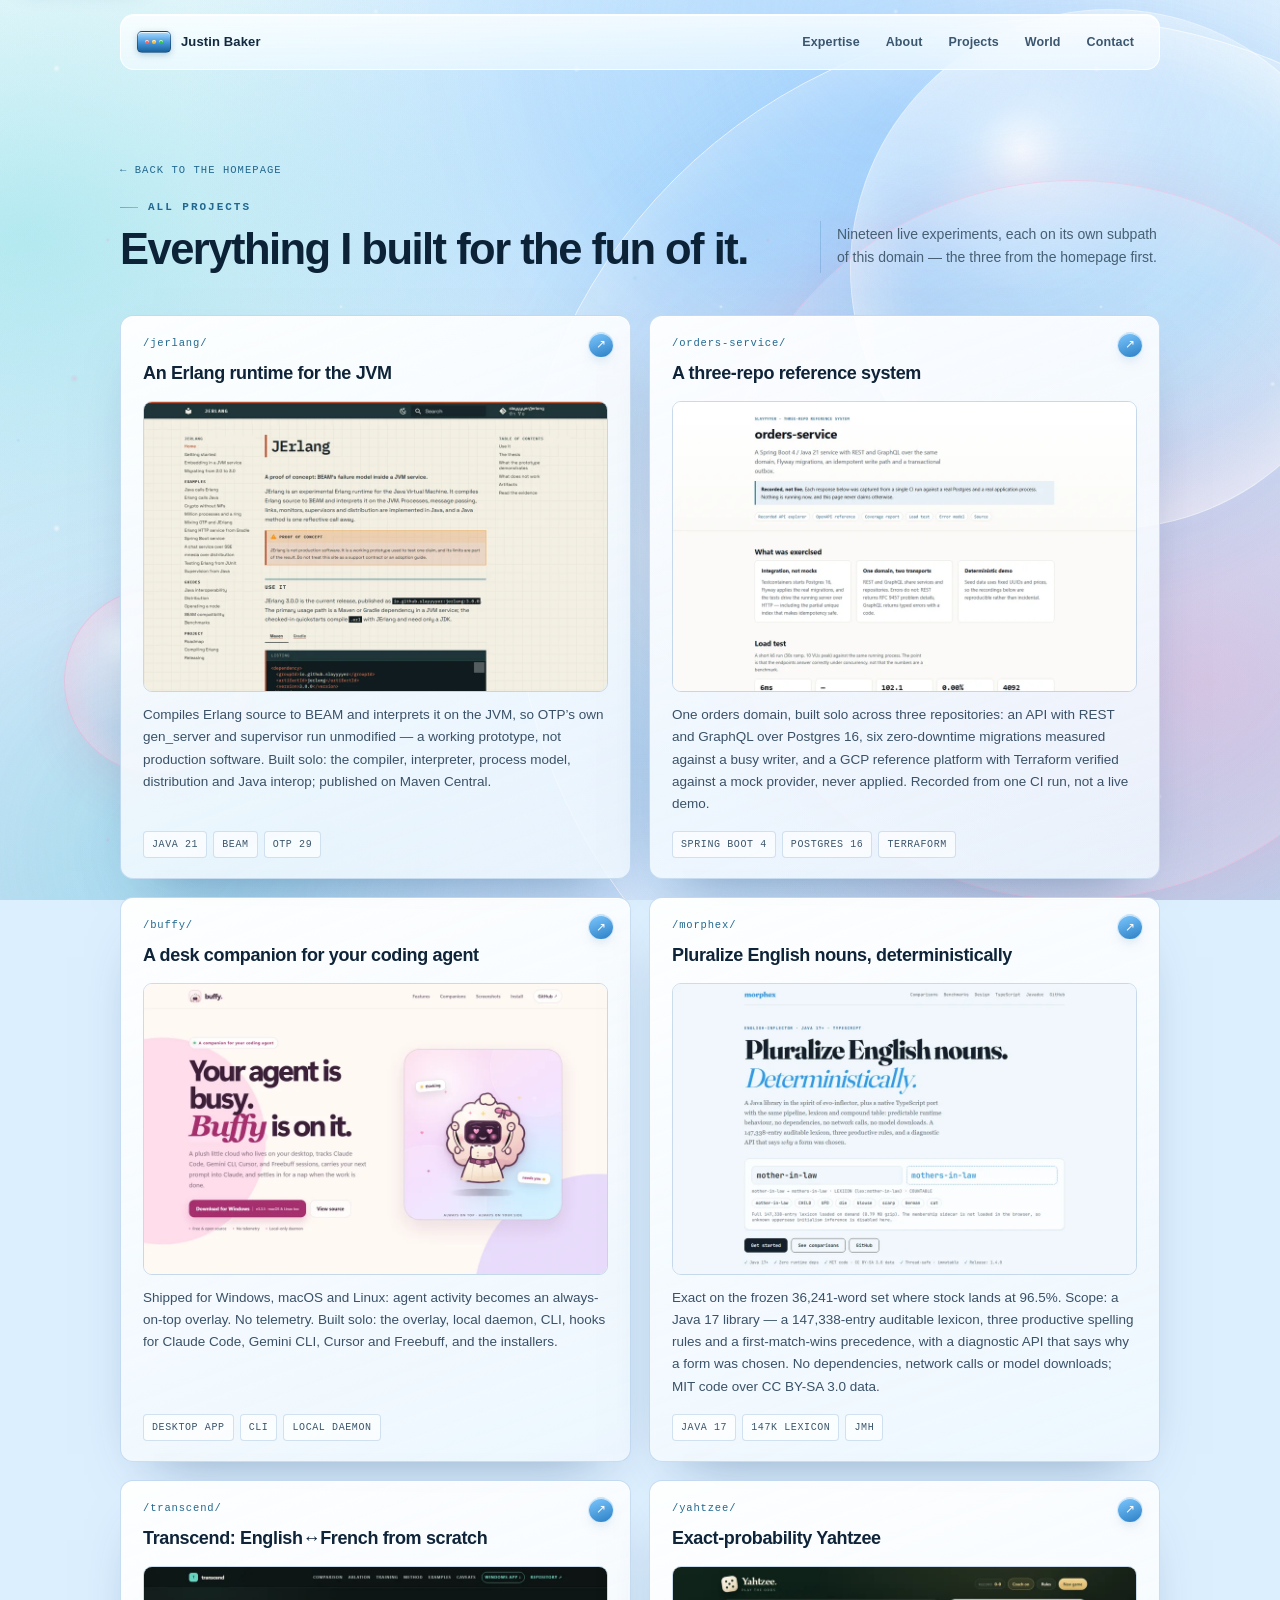
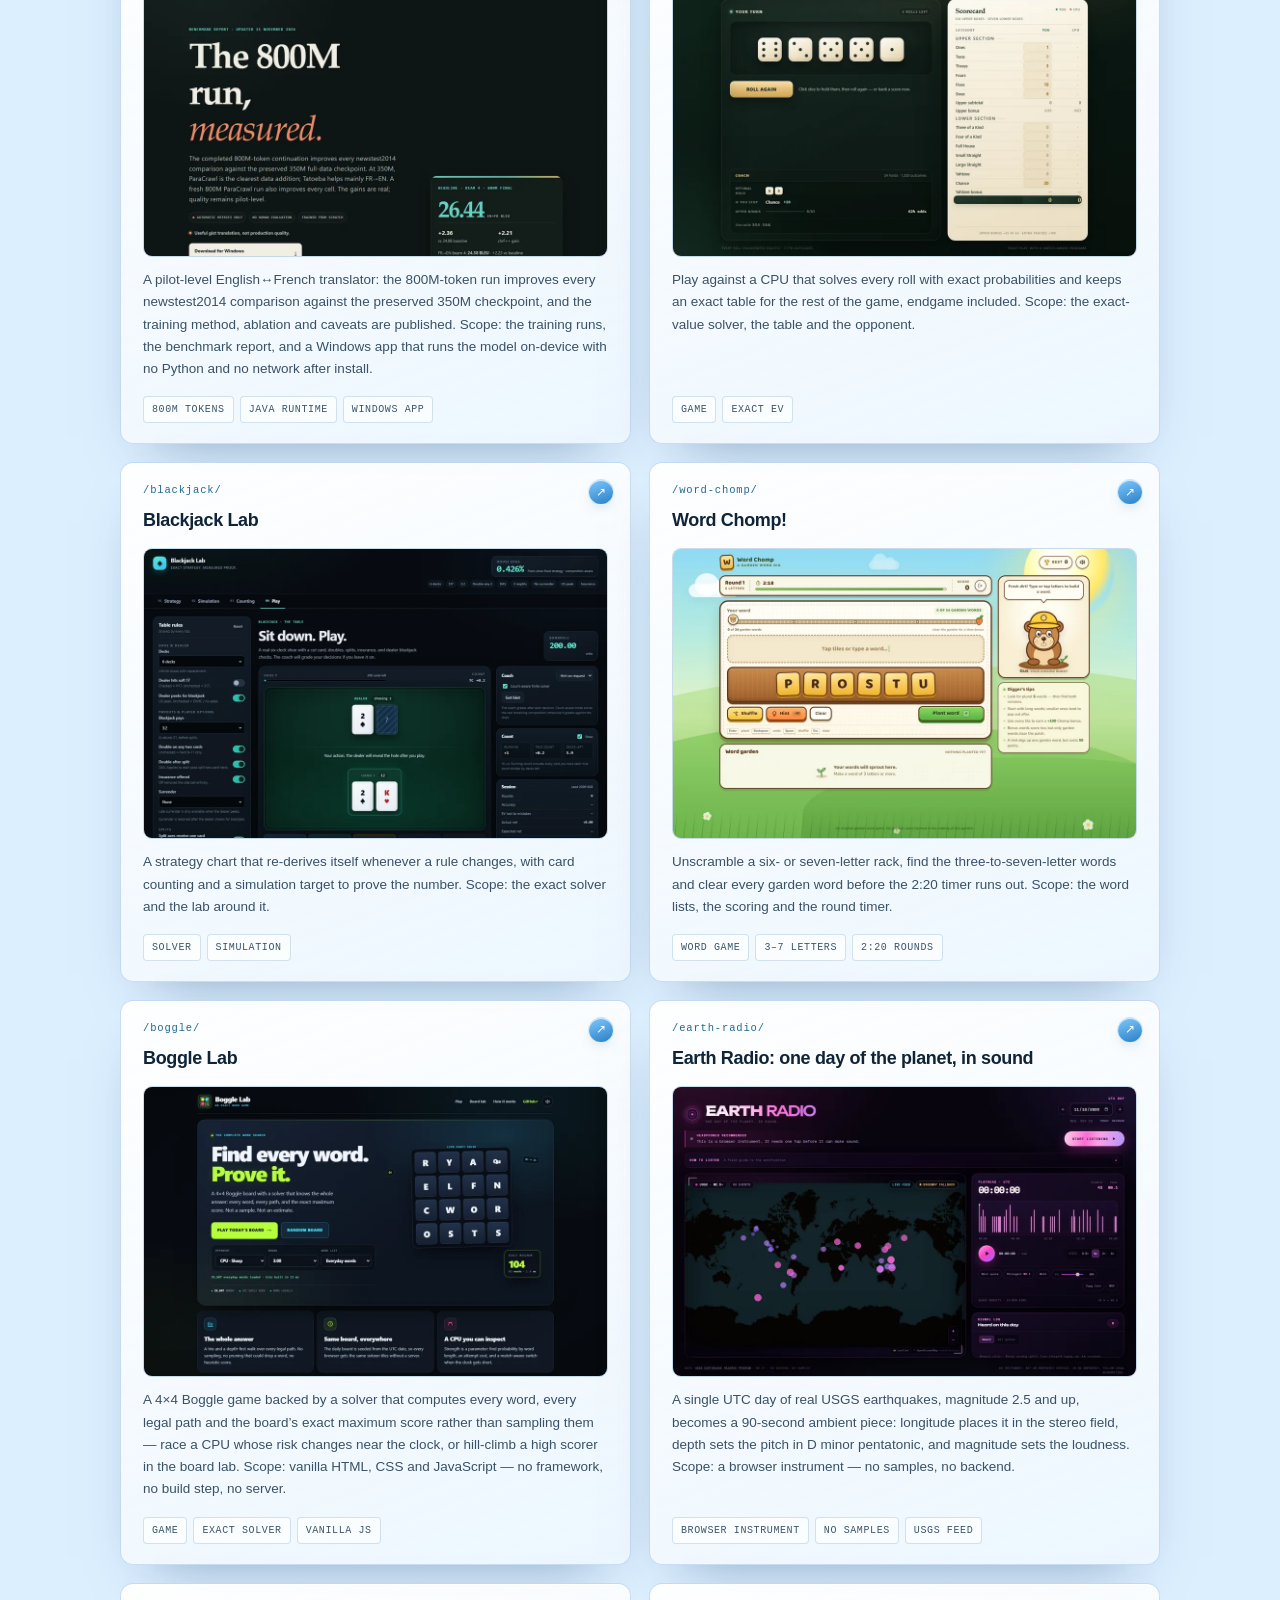
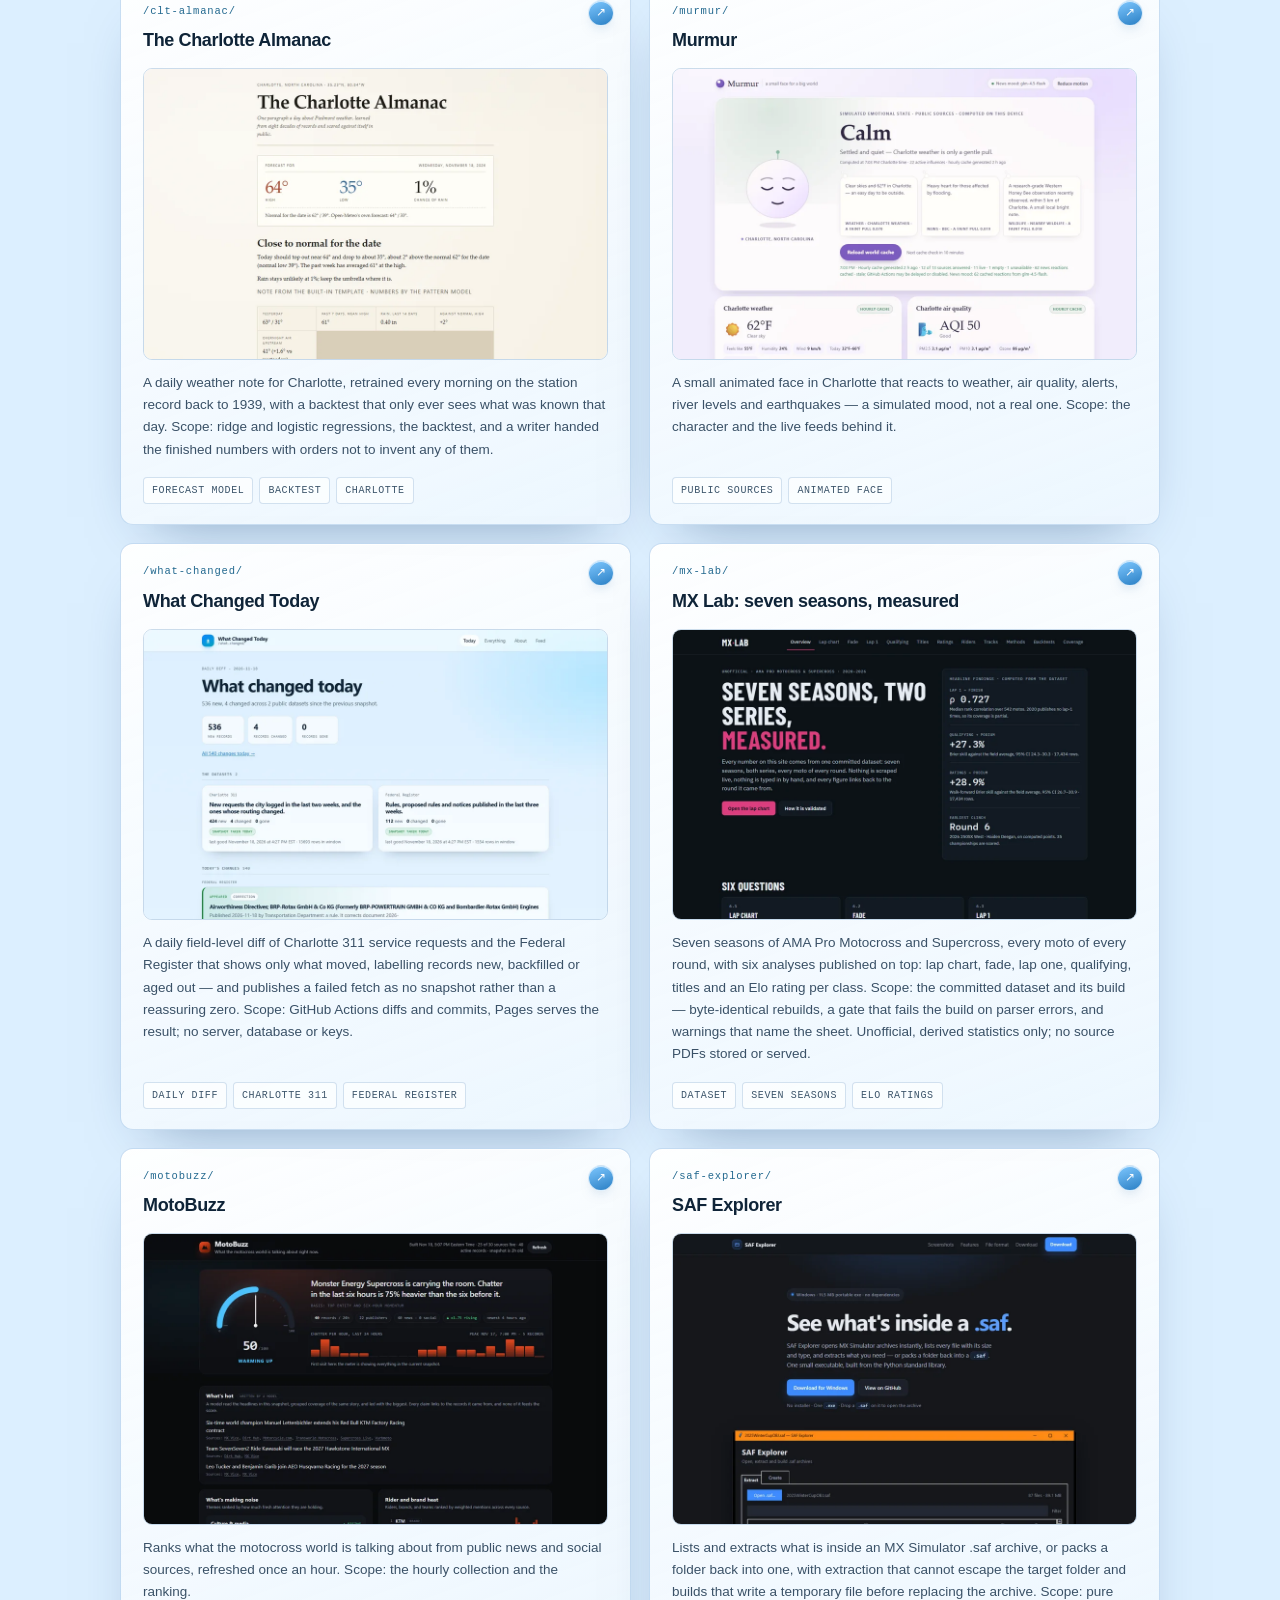
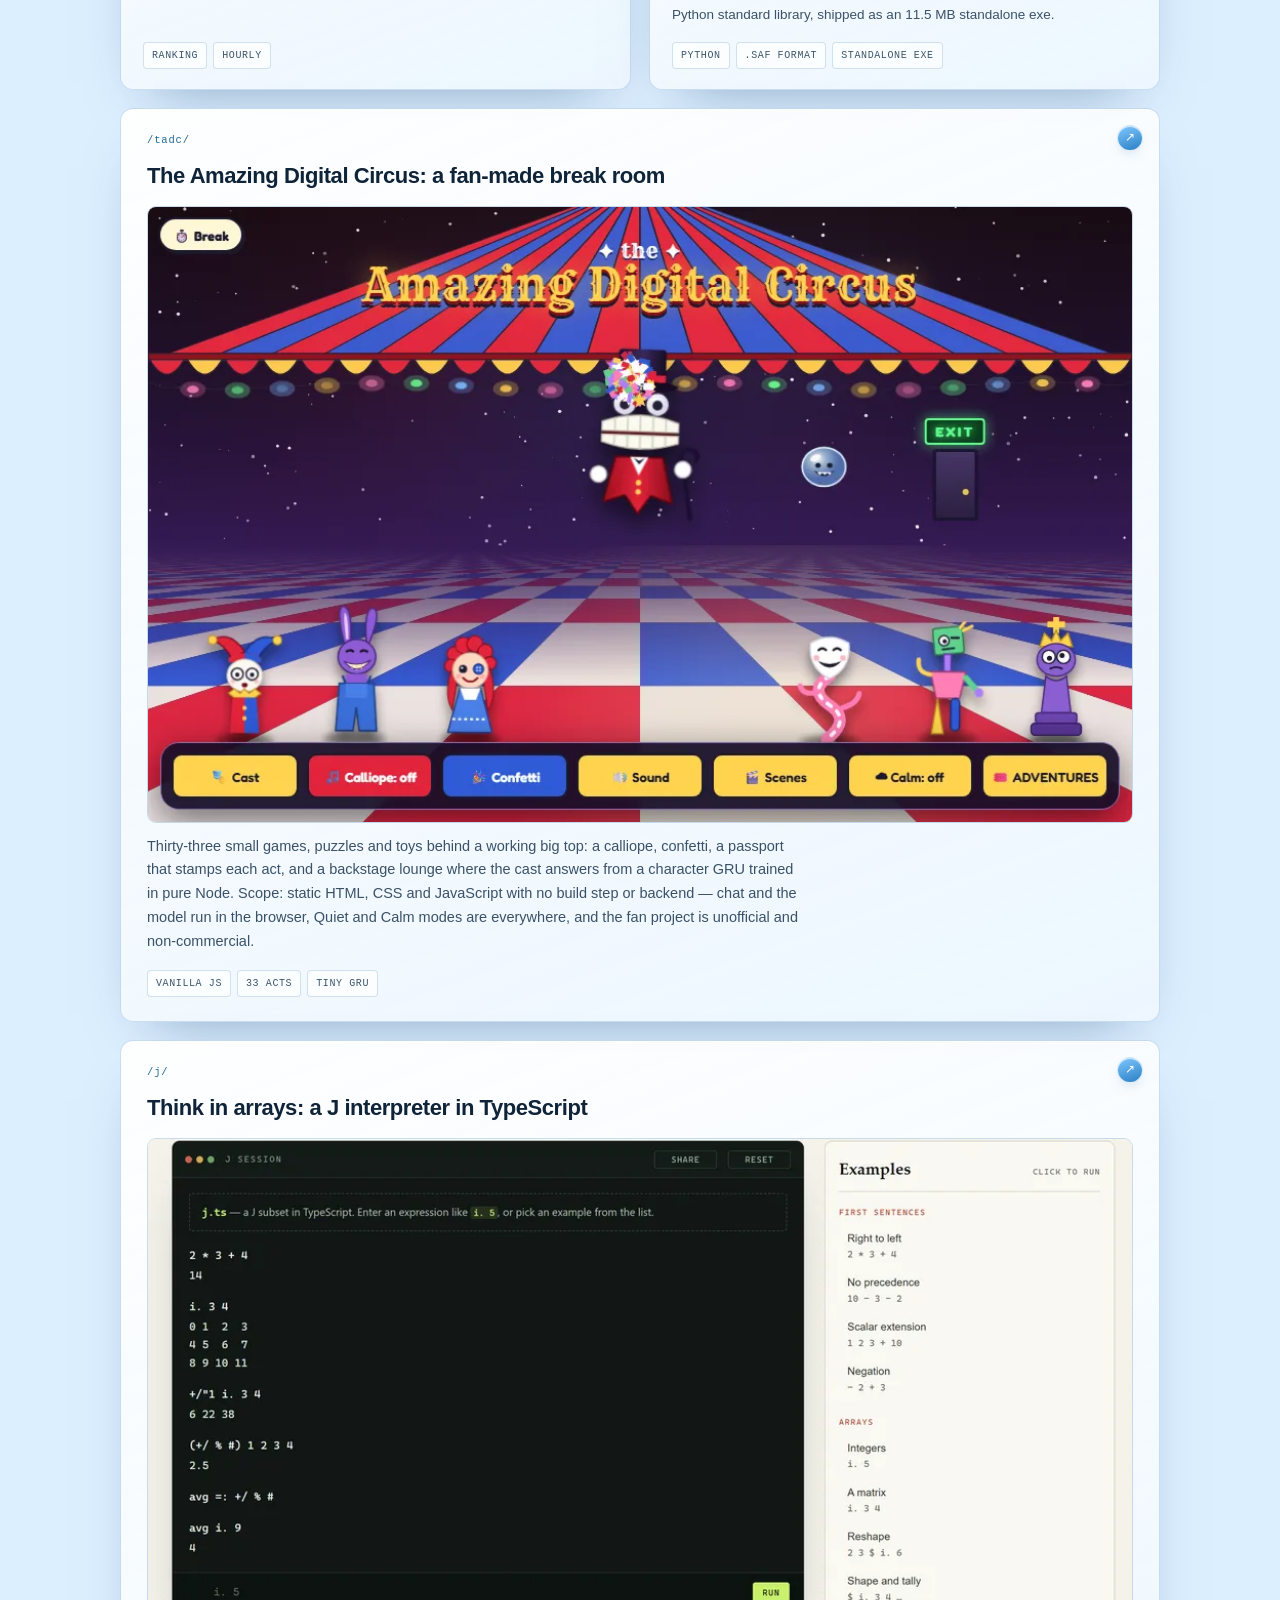
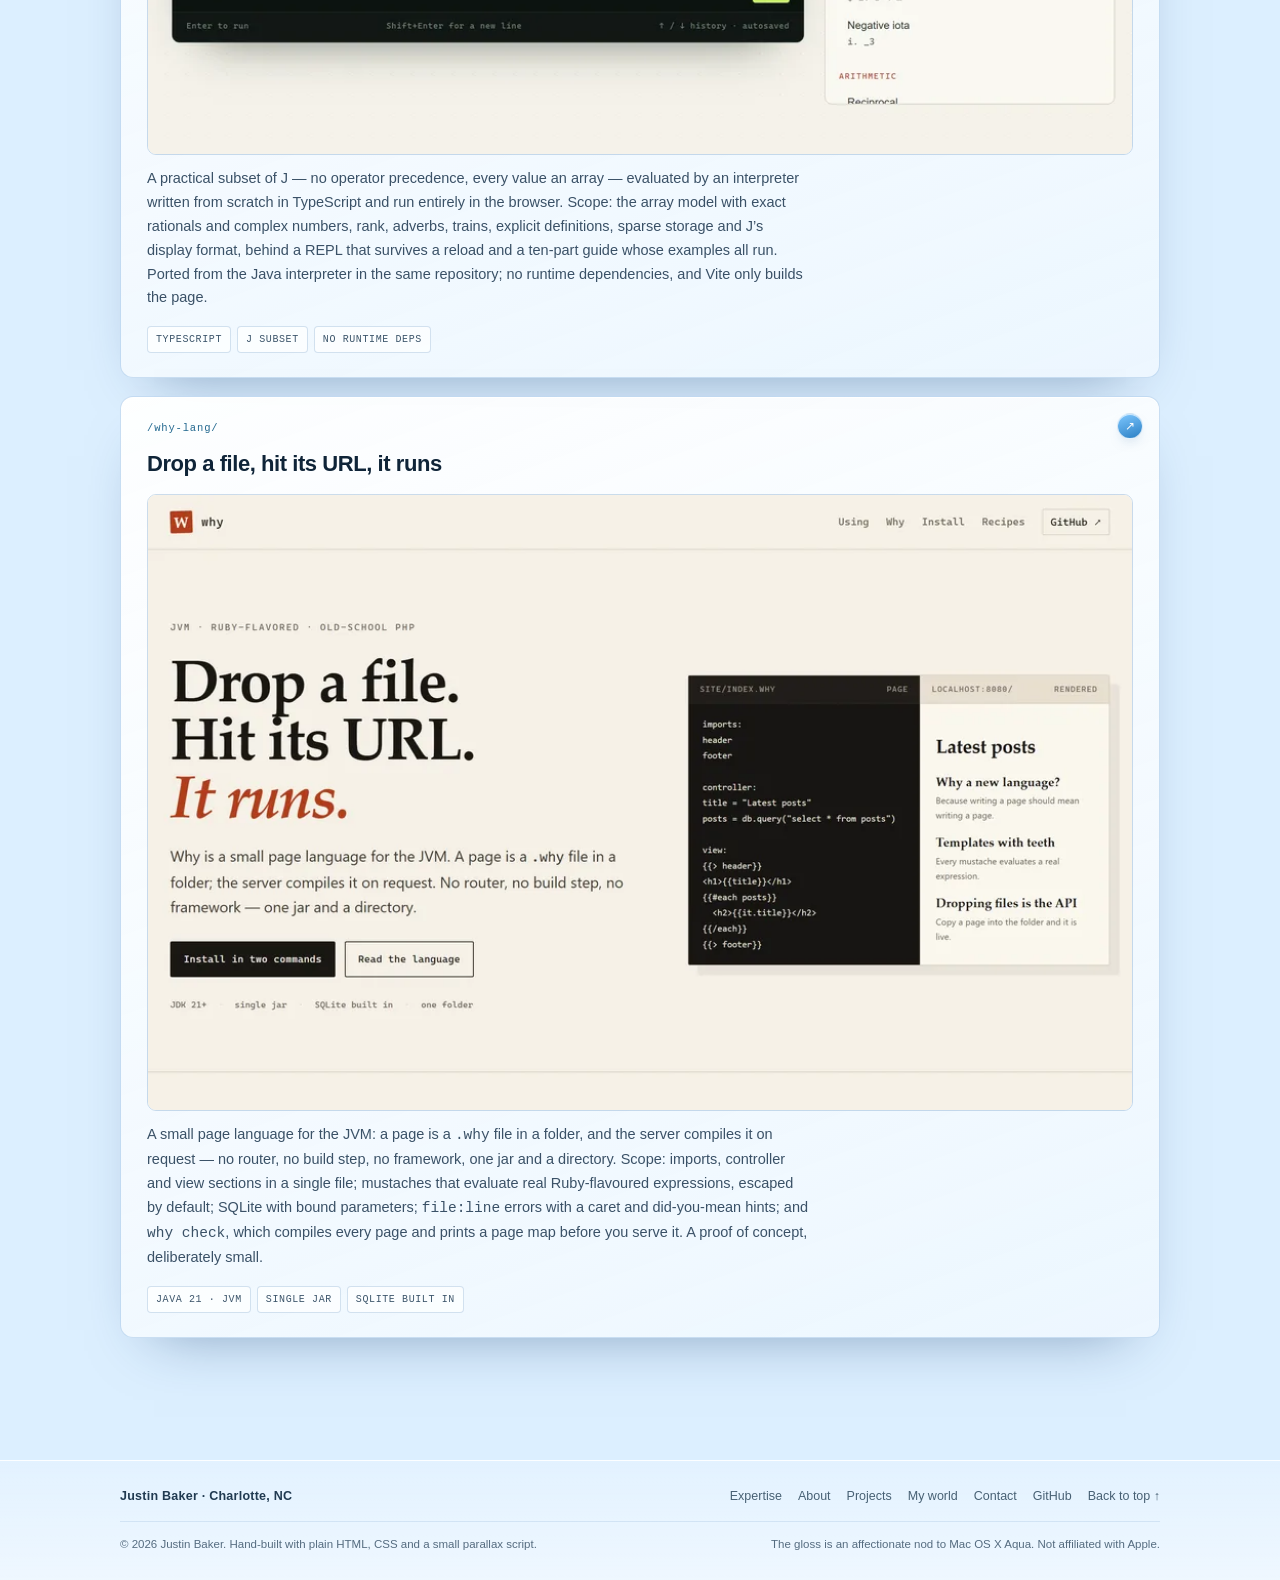
==== commit 77d5f678: "Add Why to the collection and rebuild the world in five districts Why (why-lang) is a nineteenth pro" ====
--- a/projects/index.html
+++ b/projects/index.html
@@ -4,10 +4,10 @@
 <meta charset="utf-8">
 <meta name="viewport" content="width=device-width, initial-scale=1">
 <title>Projects — Justin Baker</title>
-<meta name="description" content="The full collection: eighteen live experiments — an Erlang runtime for the JVM, a J interpreter in TypeScript, deterministic English inflection, English↔French translation, an exact Boggle solver, exact-probability games, a 33-act fan-made digital circus, Charlotte data projects and motocross tooling.">
+<meta name="description" content="The full collection: nineteen live experiments — an Erlang runtime for the JVM, a page language for the JVM, a J interpreter in TypeScript, deterministic English inflection, English↔French translation, an exact Boggle solver, exact-probability games, a 33-act fan-made digital circus, Charlotte data projects and motocross tooling.">
 <link rel="canonical" href="https://slayyyyer.github.io/projects/">
 <meta property="og:title" content="Projects — Justin Baker">
-<meta property="og:description" content="Eighteen live experiments: systems, language and translation, browser games, a fan-made digital circus, Charlotte data projects and motocross tooling.">
+<meta property="og:description" content="Nineteen live experiments: systems, two languages and a translator, browser games, a fan-made digital circus, Charlotte data projects and motocross tooling.">
 <meta property="og:type" content="website">
 <meta property="og:url" content="https://slayyyyer.github.io/projects/">
 <meta property="og:site_name" content="Justin Baker">
@@ -18,7 +18,7 @@
 <meta property="og:image:alt" content="Justin Baker — big systems, small details. Principal engineer, Charlotte, NC.">
 <meta name="twitter:card" content="summary_large_image">
 <meta name="twitter:title" content="Projects — Justin Baker">
-<meta name="twitter:description" content="Eighteen live experiments: systems, language and translation, browser games, a fan-made digital circus, Charlotte data projects and motocross tooling.">
+<meta name="twitter:description" content="Nineteen live experiments: systems, two languages and a translator, browser games, a fan-made digital circus, Charlotte data projects and motocross tooling.">
 <meta name="twitter:image" content="https://slayyyyer.github.io/og.png">
 <meta name="color-scheme" content="light">
 <meta name="theme-color" content="#e6f4ff">
@@ -76,7 +76,7 @@
         <p class="label">All projects</p>
         <h1>Everything I built for the fun of it.</h1>
       </div>
-      <p class="sectionhead__sub">Eighteen live experiments, each on its own subpath of this domain —
+      <p class="sectionhead__sub">Nineteen live experiments, each on its own subpath of this domain —
         the three from the homepage first.</p>
     </div>
 
@@ -242,6 +242,15 @@
         <img class="projectcard__shot" src="shots/j.webp" width="960" height="600" alt="The j.ts playground: a J session holding i. 3 4 as a 3×4 table, a sum of each row giving 6 22 38, and a mean of 2.5, beside the list of runnable examples." loading="lazy">
         <p class="projectcard__copy">A practical subset of J — no operator precedence, every value an array — evaluated by an interpreter written from scratch in TypeScript and run entirely in the browser. Scope: the array model with exact rationals and complex numbers, rank, adverbs, trains, explicit definitions, sparse storage and J’s display format, behind a REPL that survives a reload and a ten-part guide whose examples all run. Ported from the Java interpreter in the same repository; no runtime dependencies, and Vite only builds the page.</p>
         <ul class="stack"><li>TypeScript</li><li>J subset</li><li>No runtime deps</li></ul>
+      </a>
+
+      <a class="projectcard projectcard--wide" href="/why-lang/">
+        <span class="projectcard__mark" aria-hidden="true">↗</span>
+        <p class="projectcard__path">/why-lang/</p>
+        <h3>Drop a file, hit its URL, it runs</h3>
+        <img class="projectcard__shot" src="shots/why.webp" width="960" height="600" alt="The Why homepage: “Drop a file. Hit its URL. It runs.” beside a site/index.why page — imports, controller and view — rendering a Latest posts list at localhost:8080." loading="lazy">
+        <p class="projectcard__copy">A small page language for the JVM: a page is a <code>.why</code> file in a folder, and the server compiles it on request — no router, no build step, no framework, one jar and a directory. Scope: imports, controller and view sections in a single file; mustaches that evaluate real Ruby-flavoured expressions, escaped by default; SQLite with bound parameters; <code>file:line</code> errors with a caret and did-you-mean hints; and <code>why check</code>, which compiles every page and prints a page map before you serve it. A proof of concept, deliberately small.</p>
+        <ul class="stack"><li>Java 21 · JVM</li><li>Single jar</li><li>SQLite built in</li></ul>
       </a>
     </div>
   </section>
--- a/assets/site.css
+++ b/assets/site.css
@@ -1639,7 +1639,7 @@
 .world-map {
   display: block;
   width: 100%;
-  min-width: 920px;
+  min-width: 1040px;
   height: auto;
 }
 
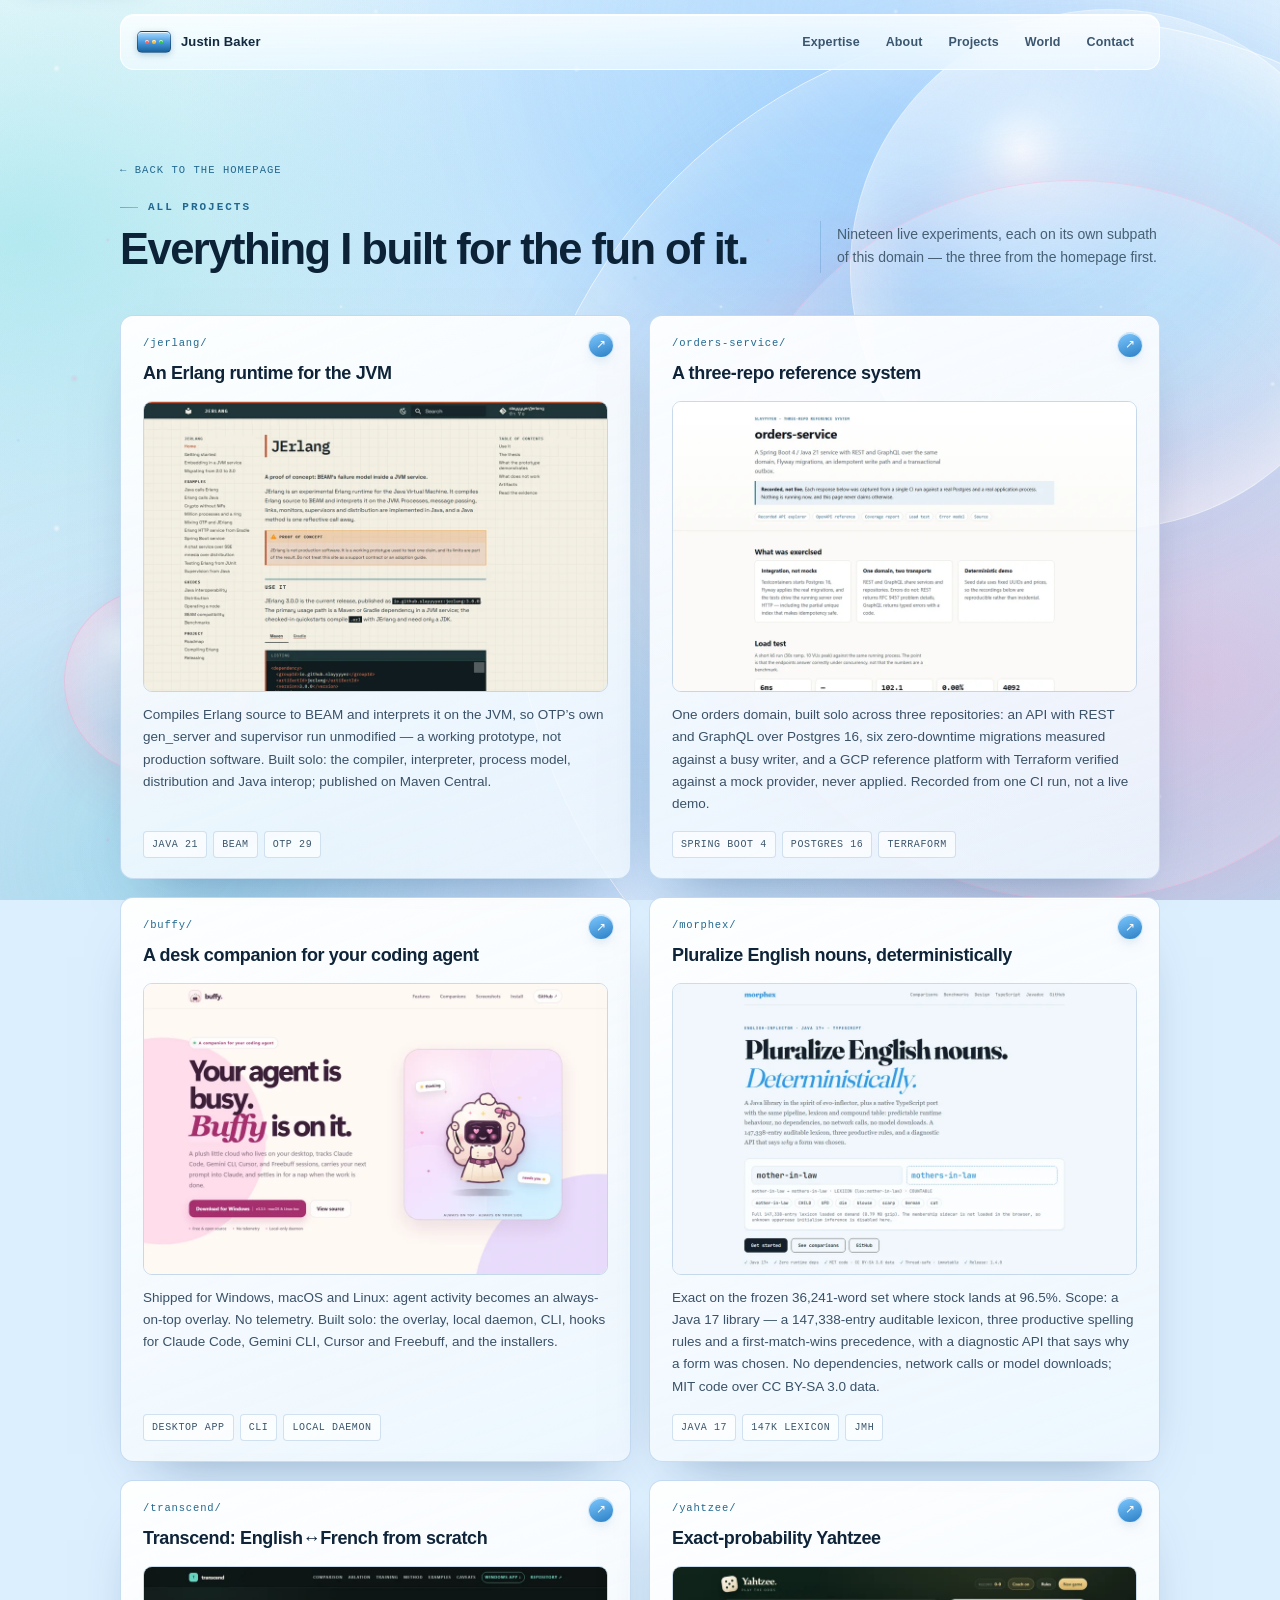
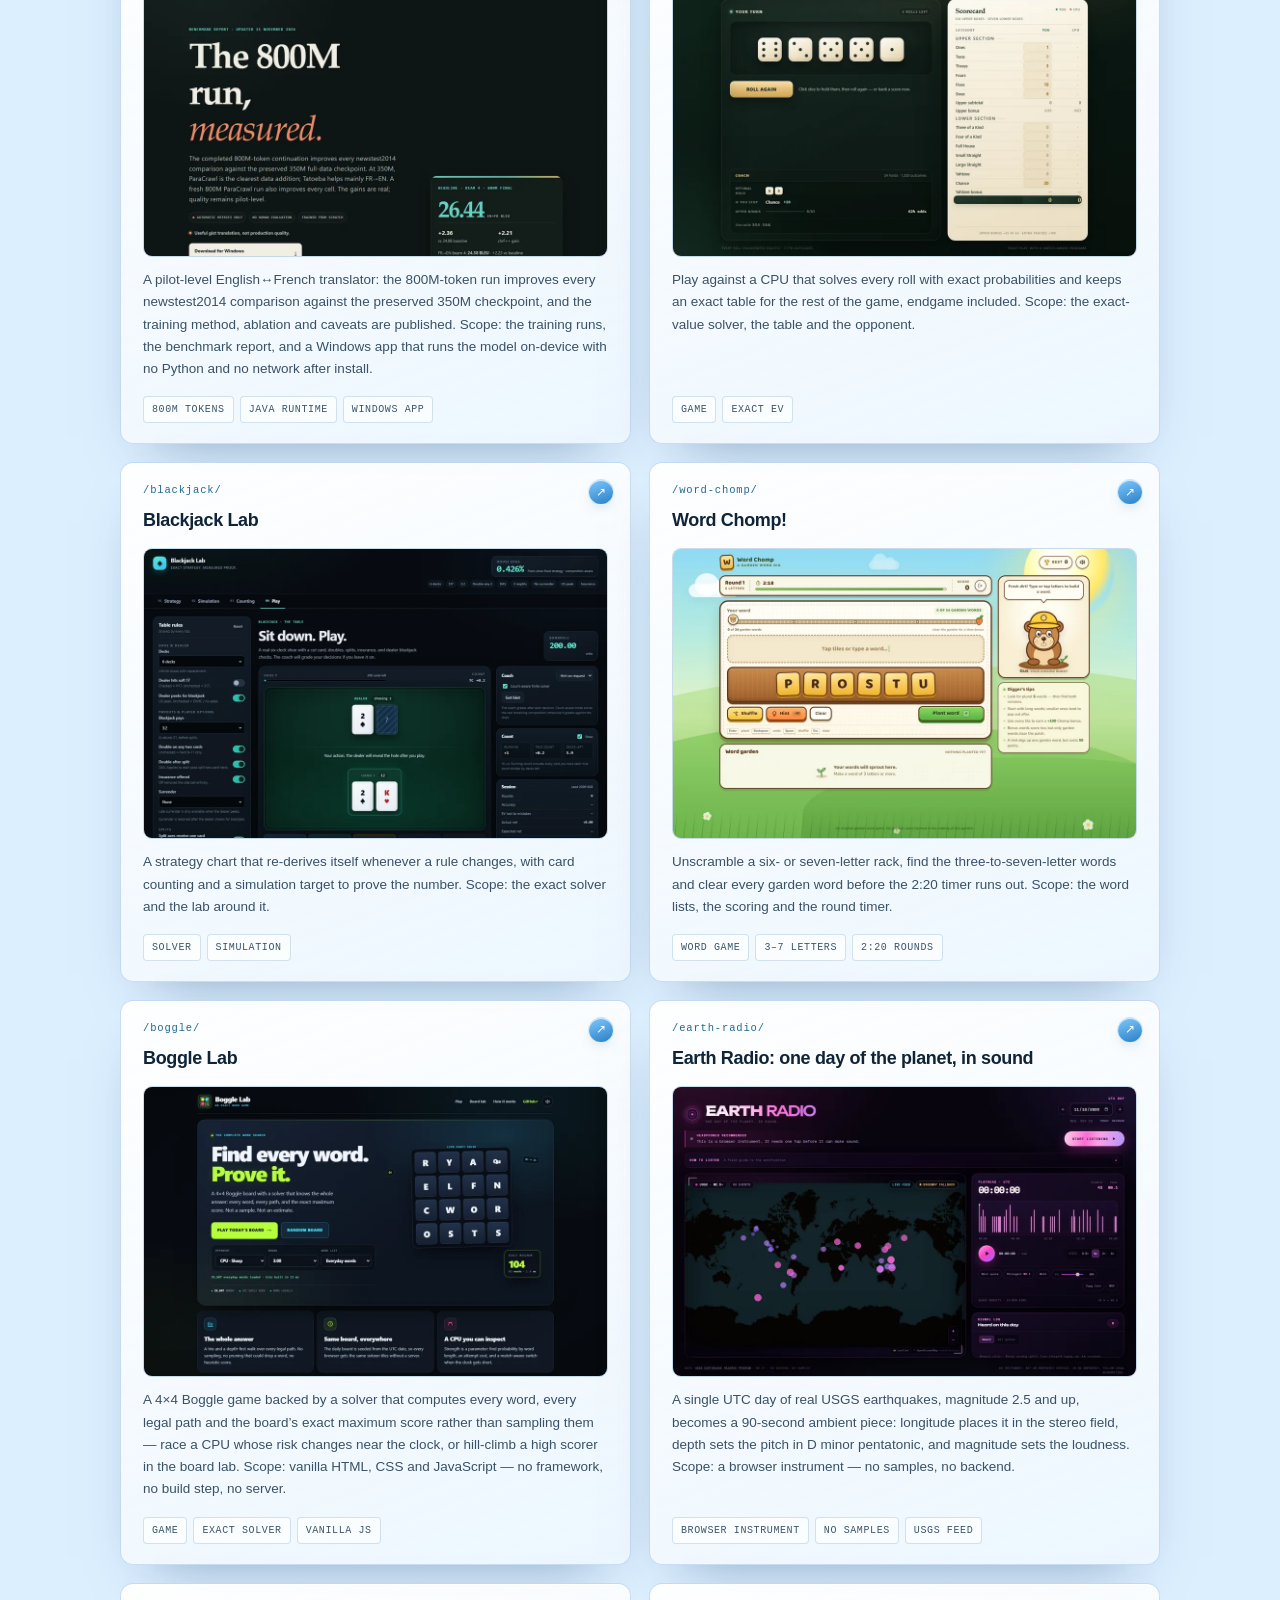
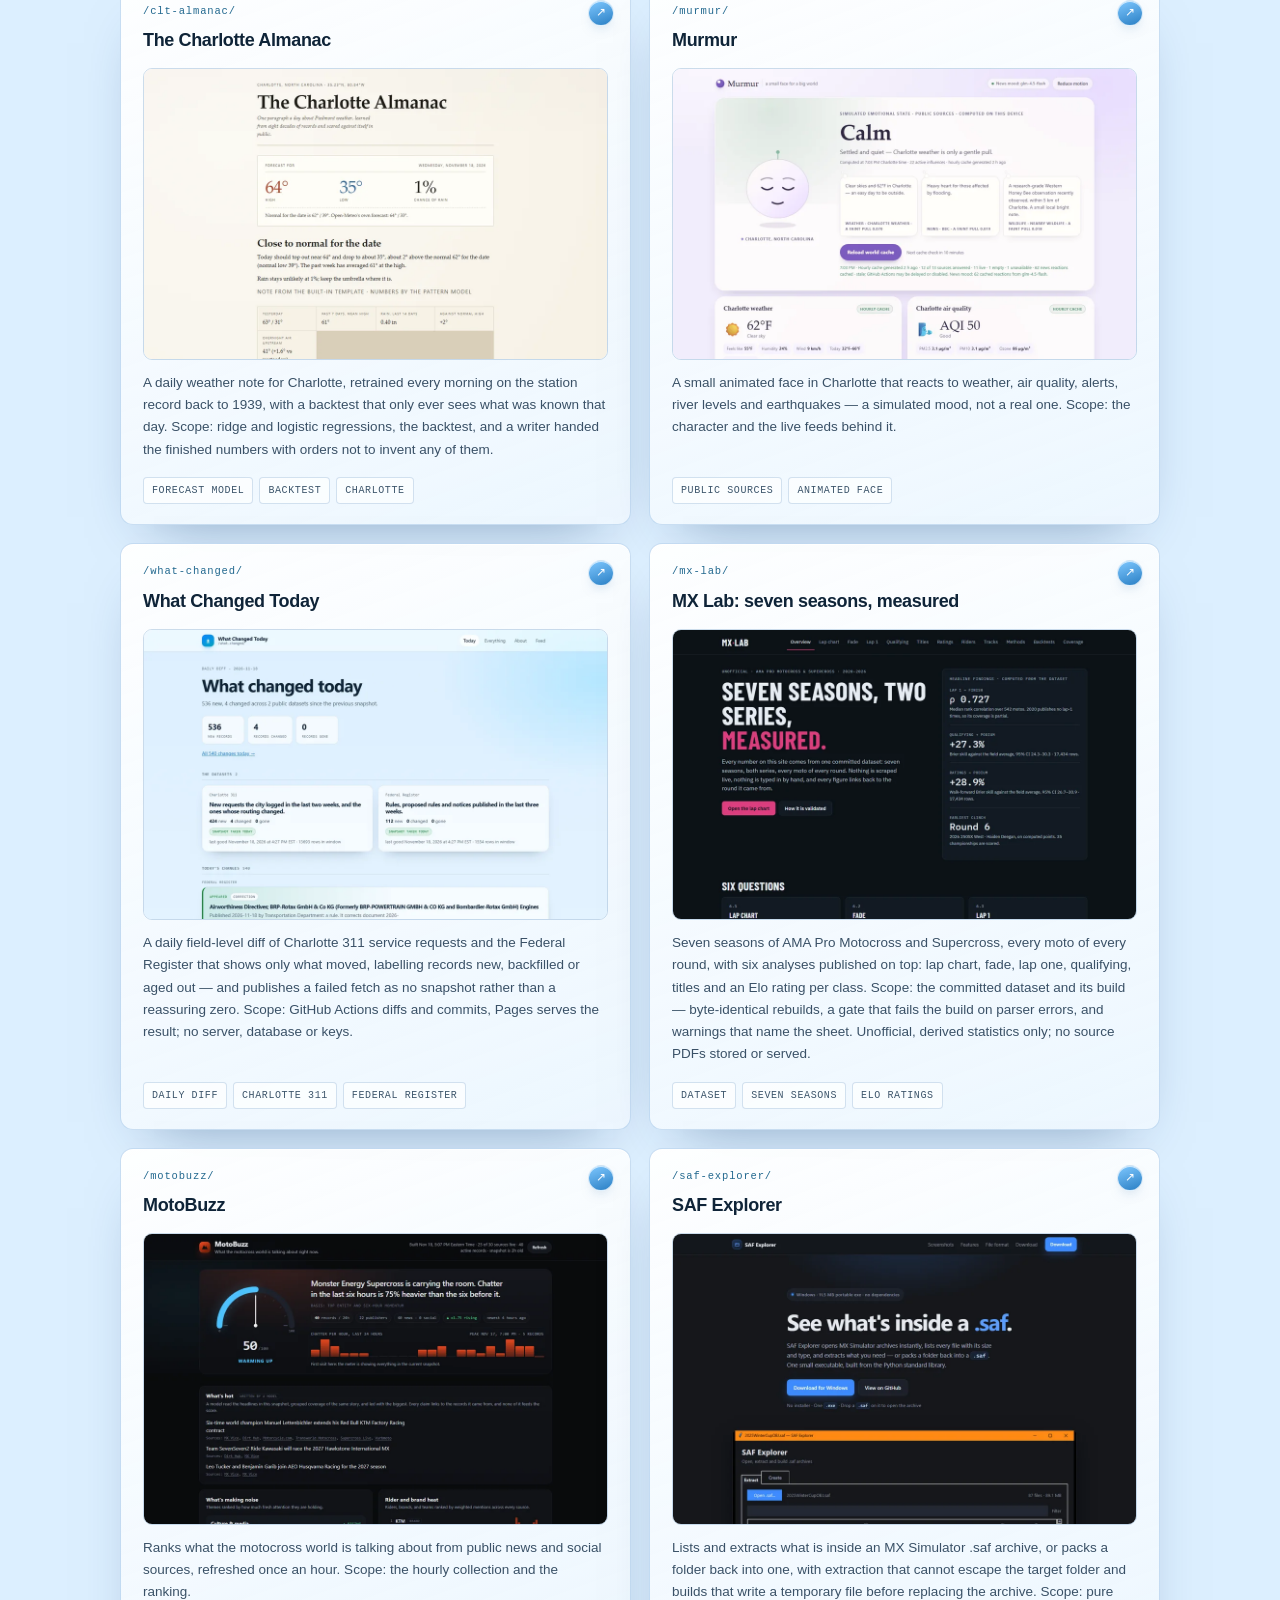
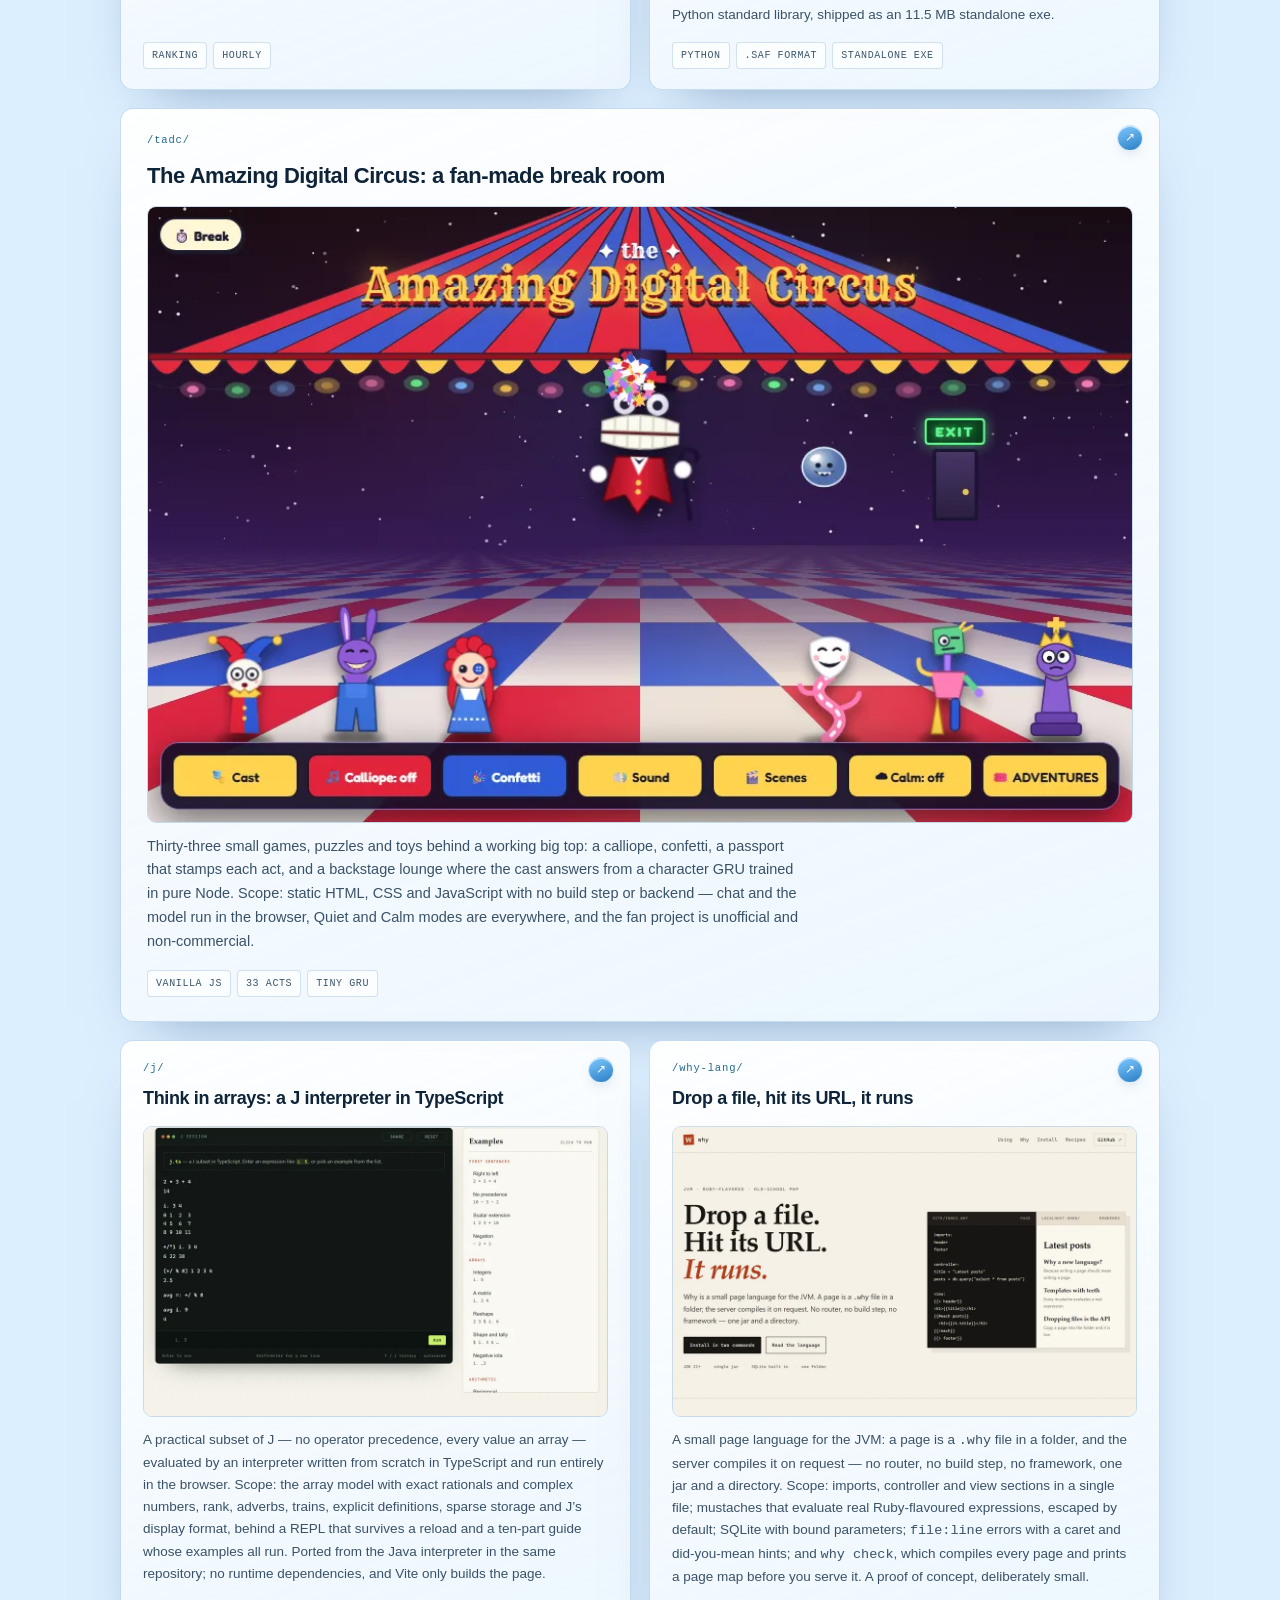
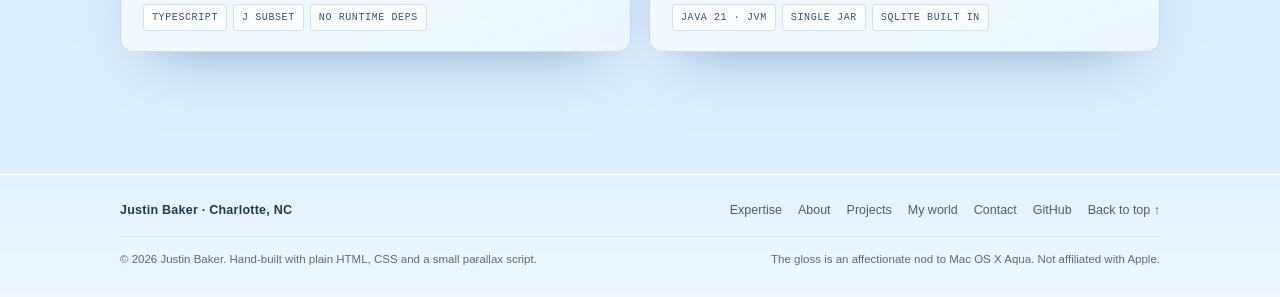
==== commit eb84e389: "Pair the two language cards instead of running them full width Three full-width rows at the end of t" ====
--- a/projects/index.html
+++ b/projects/index.html
@@ -235,7 +235,7 @@
         <ul class="stack"><li>Vanilla JS</li><li>33 acts</li><li>Tiny GRU</li></ul>
       </a>
 
-      <a class="projectcard projectcard--wide" href="/j/">
+      <a class="projectcard" href="/j/">
         <span class="projectcard__mark" aria-hidden="true">↗</span>
         <p class="projectcard__path">/j/</p>
         <h3>Think in arrays: a J interpreter in TypeScript</h3>
@@ -244,7 +244,7 @@
         <ul class="stack"><li>TypeScript</li><li>J subset</li><li>No runtime deps</li></ul>
       </a>
 
-      <a class="projectcard projectcard--wide" href="/why-lang/">
+      <a class="projectcard" href="/why-lang/">
         <span class="projectcard__mark" aria-hidden="true">↗</span>
         <p class="projectcard__path">/why-lang/</p>
         <h3>Drop a file, hit its URL, it runs</h3>
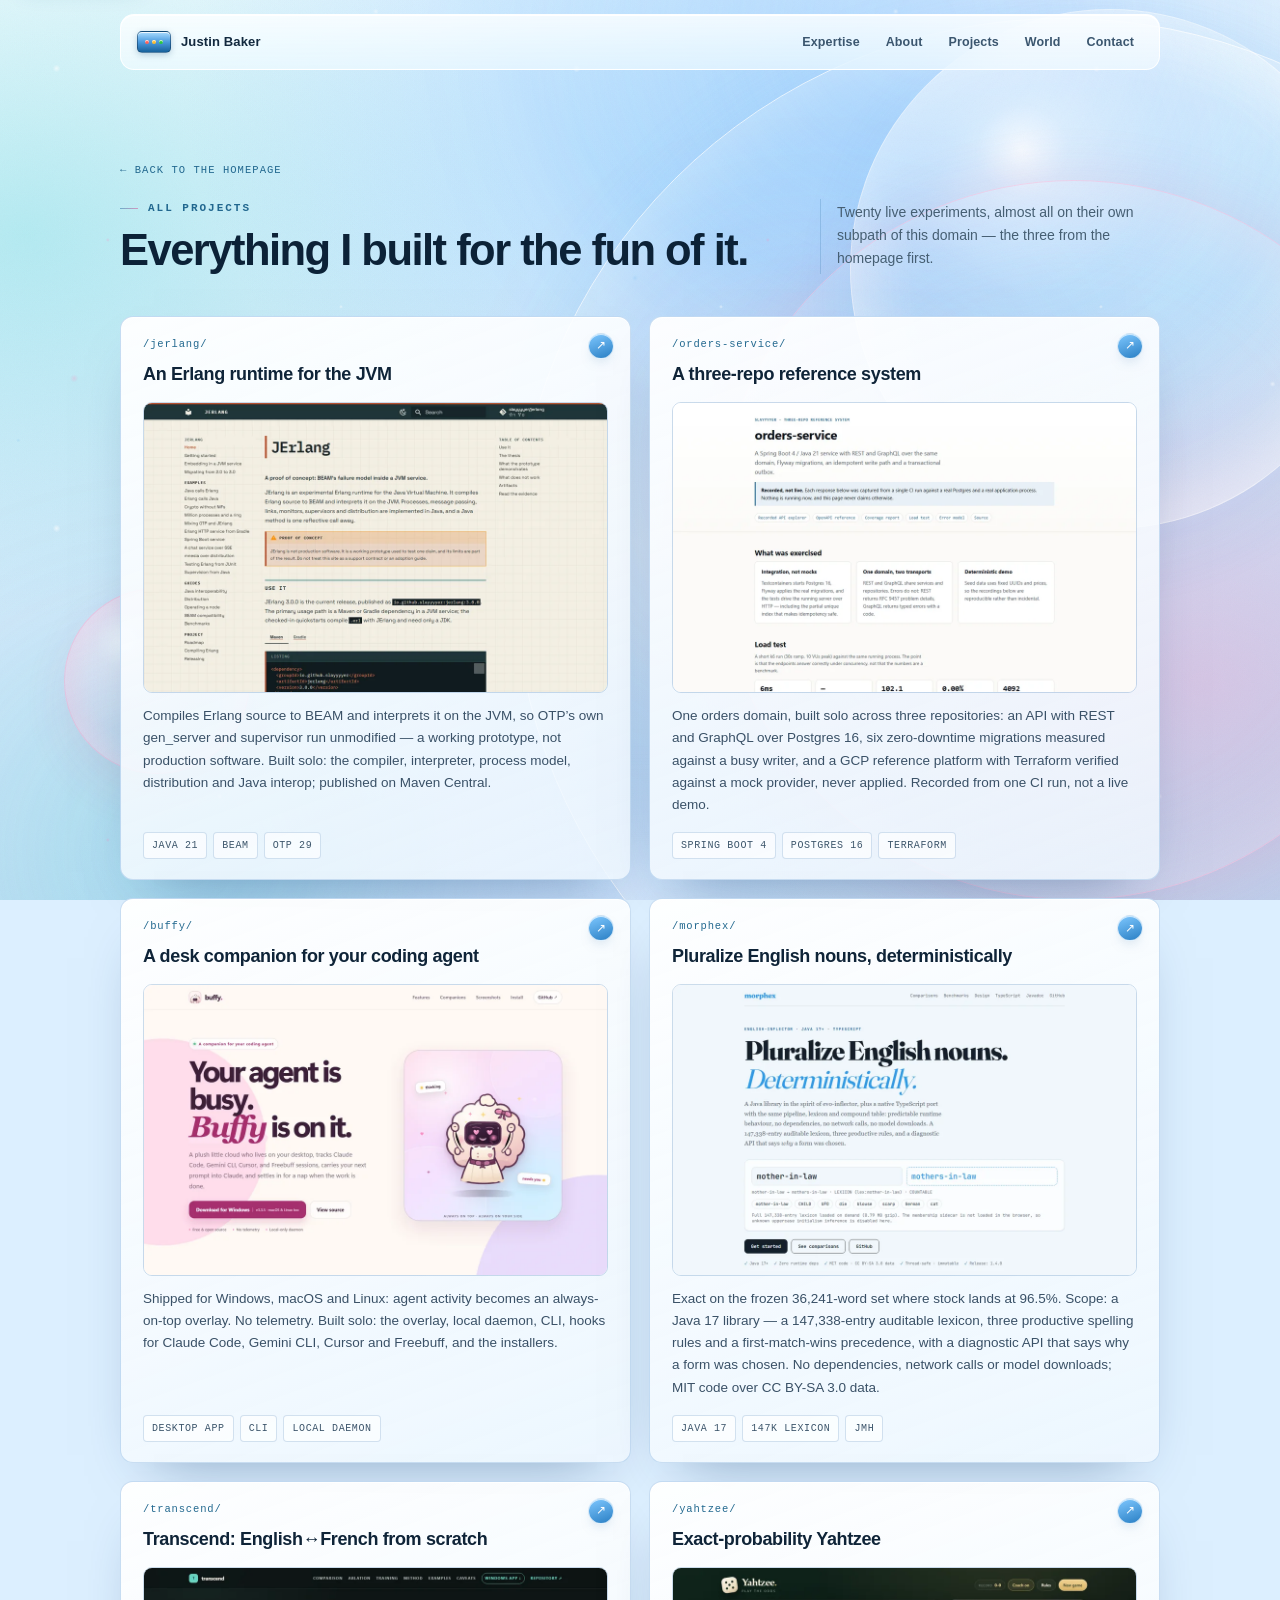
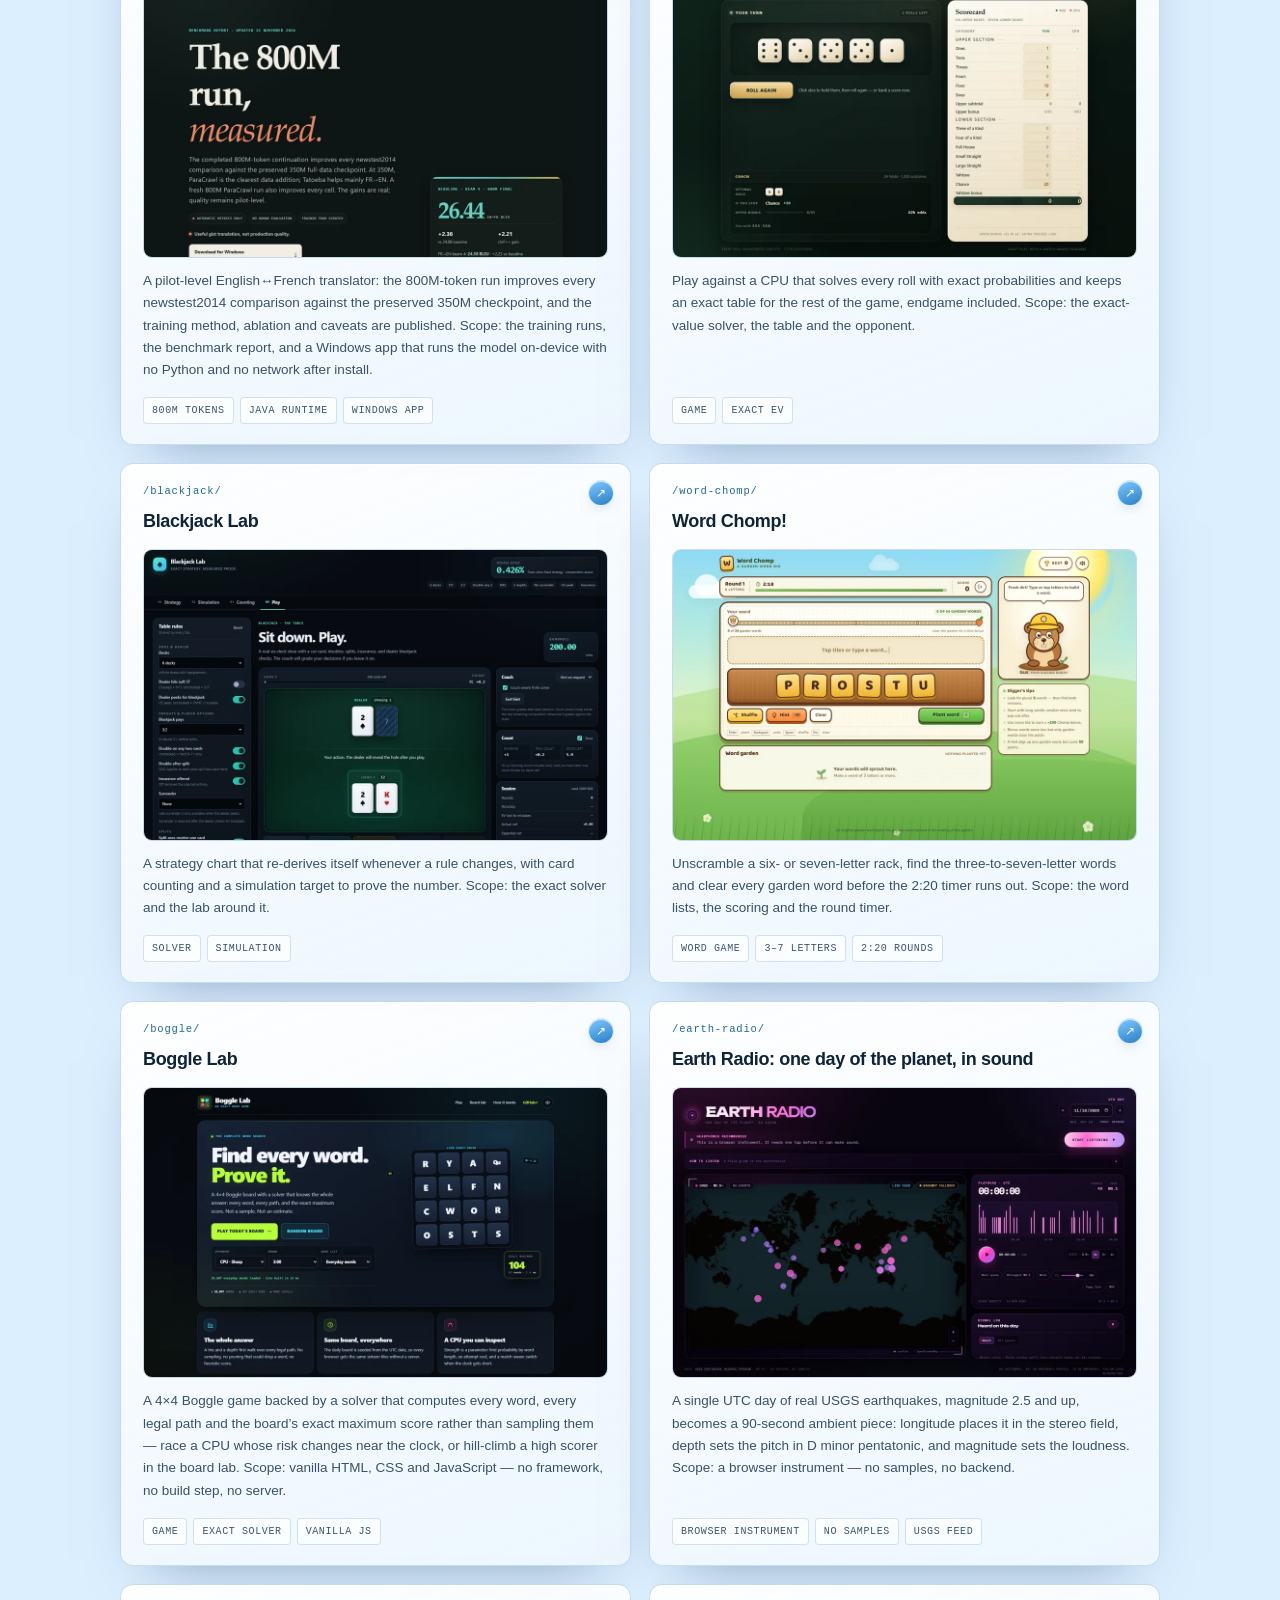
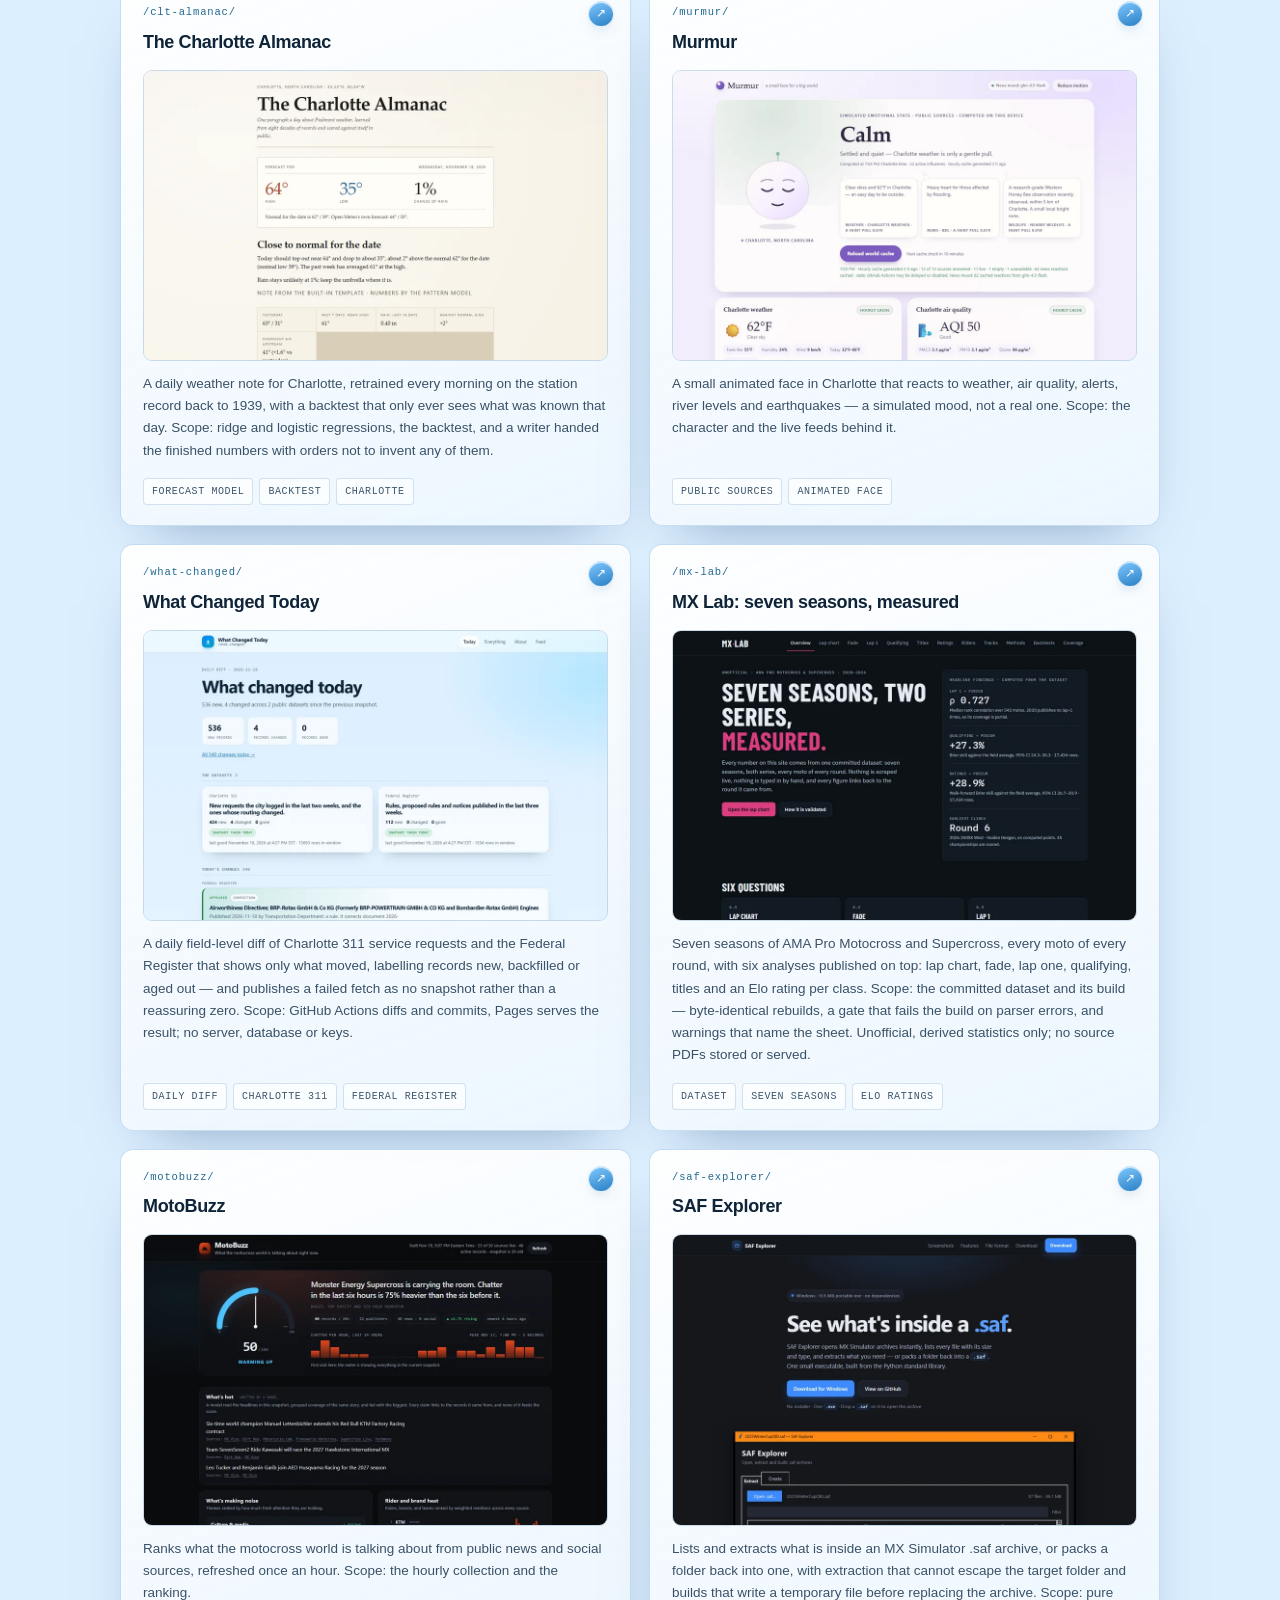
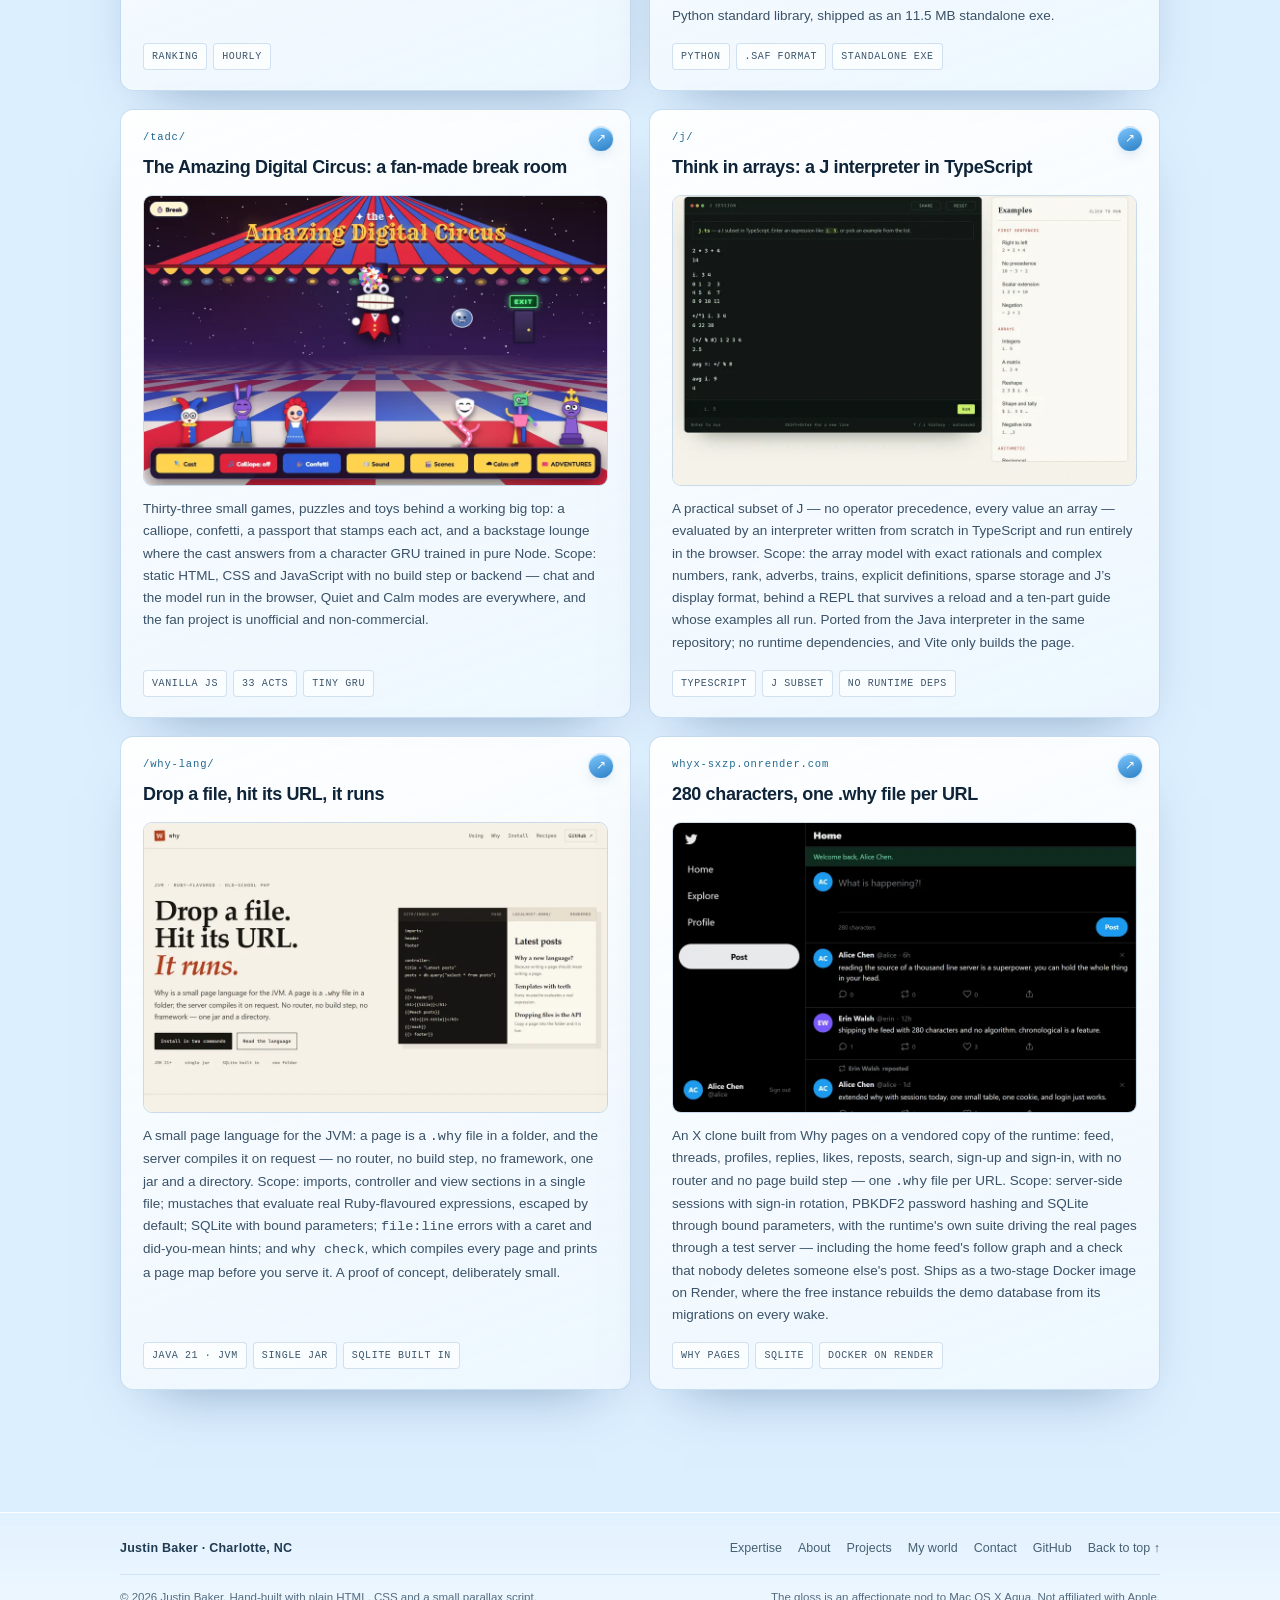
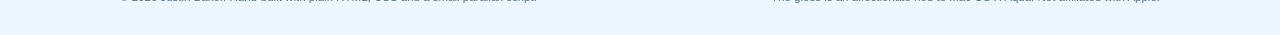
==== commit 06826e99: "Add whyx to the collection and the world, with every card half width whyx is an X clone built from W" ====
--- a/projects/index.html
+++ b/projects/index.html
@@ -4,10 +4,10 @@
 <meta charset="utf-8">
 <meta name="viewport" content="width=device-width, initial-scale=1">
 <title>Projects — Justin Baker</title>
-<meta name="description" content="The full collection: nineteen live experiments — an Erlang runtime for the JVM, a page language for the JVM, a J interpreter in TypeScript, deterministic English inflection, English↔French translation, an exact Boggle solver, exact-probability games, a 33-act fan-made digital circus, Charlotte data projects and motocross tooling.">
+<meta name="description" content="The full collection: twenty live experiments — an Erlang runtime for the JVM, a page language for the JVM and an X clone built on it, a J interpreter in TypeScript, deterministic English inflection, English↔French translation, an exact Boggle solver, exact-probability games, a 33-act fan-made digital circus, Charlotte data projects and motocross tooling.">
 <link rel="canonical" href="https://slayyyyer.github.io/projects/">
 <meta property="og:title" content="Projects — Justin Baker">
-<meta property="og:description" content="Nineteen live experiments: systems, two languages and a translator, browser games, a fan-made digital circus, Charlotte data projects and motocross tooling.">
+<meta property="og:description" content="Twenty live experiments: systems, two languages, a translator and an X clone built from one of them, browser games, a fan-made digital circus, Charlotte data projects and motocross tooling.">
 <meta property="og:type" content="website">
 <meta property="og:url" content="https://slayyyyer.github.io/projects/">
 <meta property="og:site_name" content="Justin Baker">
@@ -18,7 +18,7 @@
 <meta property="og:image:alt" content="Justin Baker — big systems, small details. Principal engineer, Charlotte, NC.">
 <meta name="twitter:card" content="summary_large_image">
 <meta name="twitter:title" content="Projects — Justin Baker">
-<meta name="twitter:description" content="Nineteen live experiments: systems, two languages and a translator, browser games, a fan-made digital circus, Charlotte data projects and motocross tooling.">
+<meta name="twitter:description" content="Twenty live experiments: systems, two languages, a translator and an X clone built from one of them, browser games, a fan-made digital circus, Charlotte data projects and motocross tooling.">
 <meta name="twitter:image" content="https://slayyyyer.github.io/og.png">
 <meta name="color-scheme" content="light">
 <meta name="theme-color" content="#e6f4ff">
@@ -76,8 +76,8 @@
         <p class="label">All projects</p>
         <h1>Everything I built for the fun of it.</h1>
       </div>
-      <p class="sectionhead__sub">Nineteen live experiments, each on its own subpath of this domain —
-        the three from the homepage first.</p>
+      <p class="sectionhead__sub">Twenty live experiments, almost all on their own subpath of this
+        domain — the three from the homepage first.</p>
     </div>
 
     <div class="projectgrid">
@@ -226,7 +226,7 @@
         <ul class="stack"><li>Python</li><li>.saf format</li><li>Standalone exe</li></ul>
       </a>
 
-      <a class="projectcard projectcard--wide" href="/tadc/">
+      <a class="projectcard" href="/tadc/">
         <span class="projectcard__mark" aria-hidden="true">↗</span>
         <p class="projectcard__path">/tadc/</p>
         <h3>The Amazing Digital Circus: a fan-made break room</h3>
@@ -251,6 +251,15 @@
         <img class="projectcard__shot" src="shots/why.webp" width="960" height="600" alt="The Why homepage: “Drop a file. Hit its URL. It runs.” beside a site/index.why page — imports, controller and view — rendering a Latest posts list at localhost:8080." loading="lazy">
         <p class="projectcard__copy">A small page language for the JVM: a page is a <code>.why</code> file in a folder, and the server compiles it on request — no router, no build step, no framework, one jar and a directory. Scope: imports, controller and view sections in a single file; mustaches that evaluate real Ruby-flavoured expressions, escaped by default; SQLite with bound parameters; <code>file:line</code> errors with a caret and did-you-mean hints; and <code>why check</code>, which compiles every page and prints a page map before you serve it. A proof of concept, deliberately small.</p>
         <ul class="stack"><li>Java 21 · JVM</li><li>Single jar</li><li>SQLite built in</li></ul>
+      </a>
+
+      <a class="projectcard" href="https://whyx-sxzp.onrender.com/">
+        <span class="projectcard__mark" aria-hidden="true">↗</span>
+        <p class="projectcard__path">whyx-sxzp.onrender.com</p>
+        <h3>280 characters, one .why file per URL</h3>
+        <img class="projectcard__shot" src="shots/whyx.webp" width="960" height="600" alt="The whyx home feed signed in as Alice Chen: a compose box above posts from Alice and Erin Walsh with reply, repost and like counts, under Home, Explore and Profile navigation." loading="lazy">
+        <p class="projectcard__copy">An X clone built from Why pages on a vendored copy of the runtime: feed, threads, profiles, replies, likes, reposts, search, sign-up and sign-in, with no router and no page build step — one <code>.why</code> file per URL. Scope: server-side sessions with sign-in rotation, PBKDF2 password hashing and SQLite through bound parameters, with the runtime's own suite driving the real pages through a test server — including the home feed's follow graph and a check that nobody deletes someone else's post. Ships as a two-stage Docker image on Render, where the free instance rebuilds the demo database from its migrations on every wake.</p>
+        <ul class="stack"><li>Why pages</li><li>SQLite</li><li>Docker on Render</li></ul>
       </a>
     </div>
   </section>
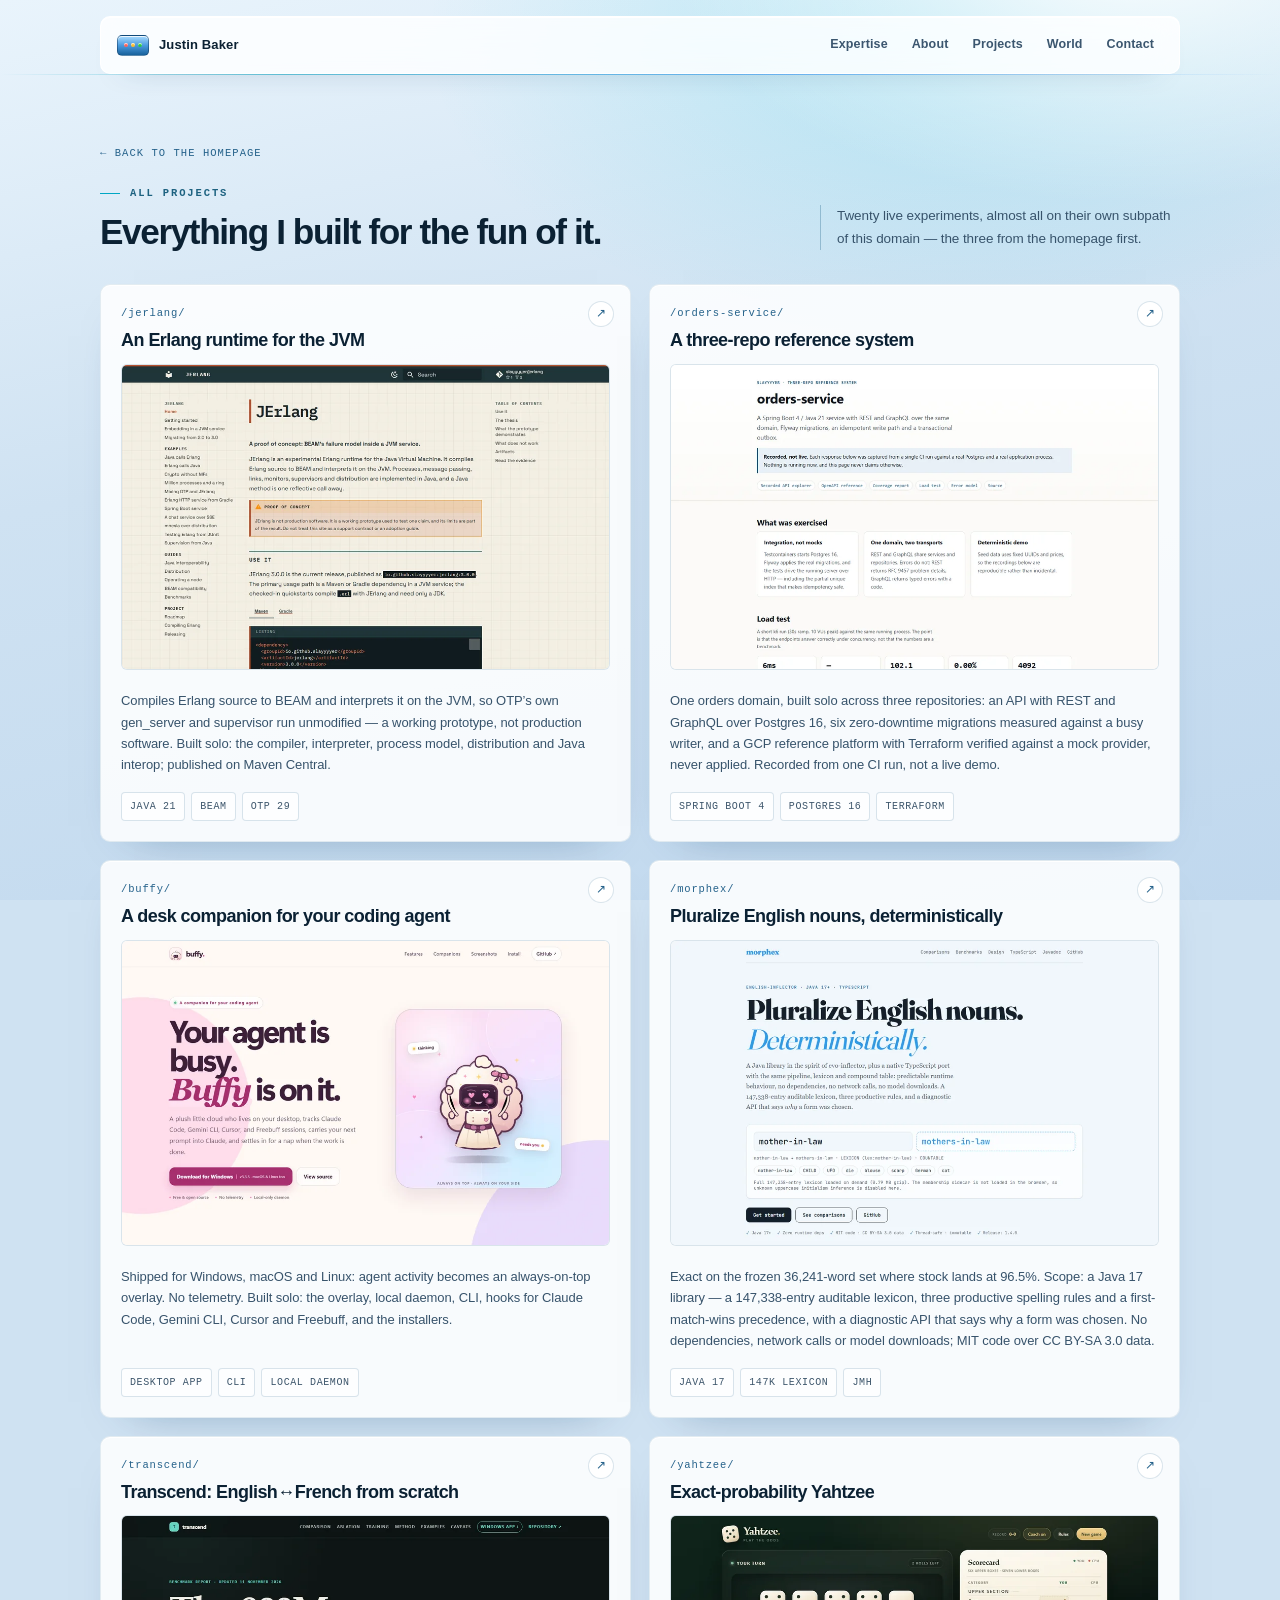
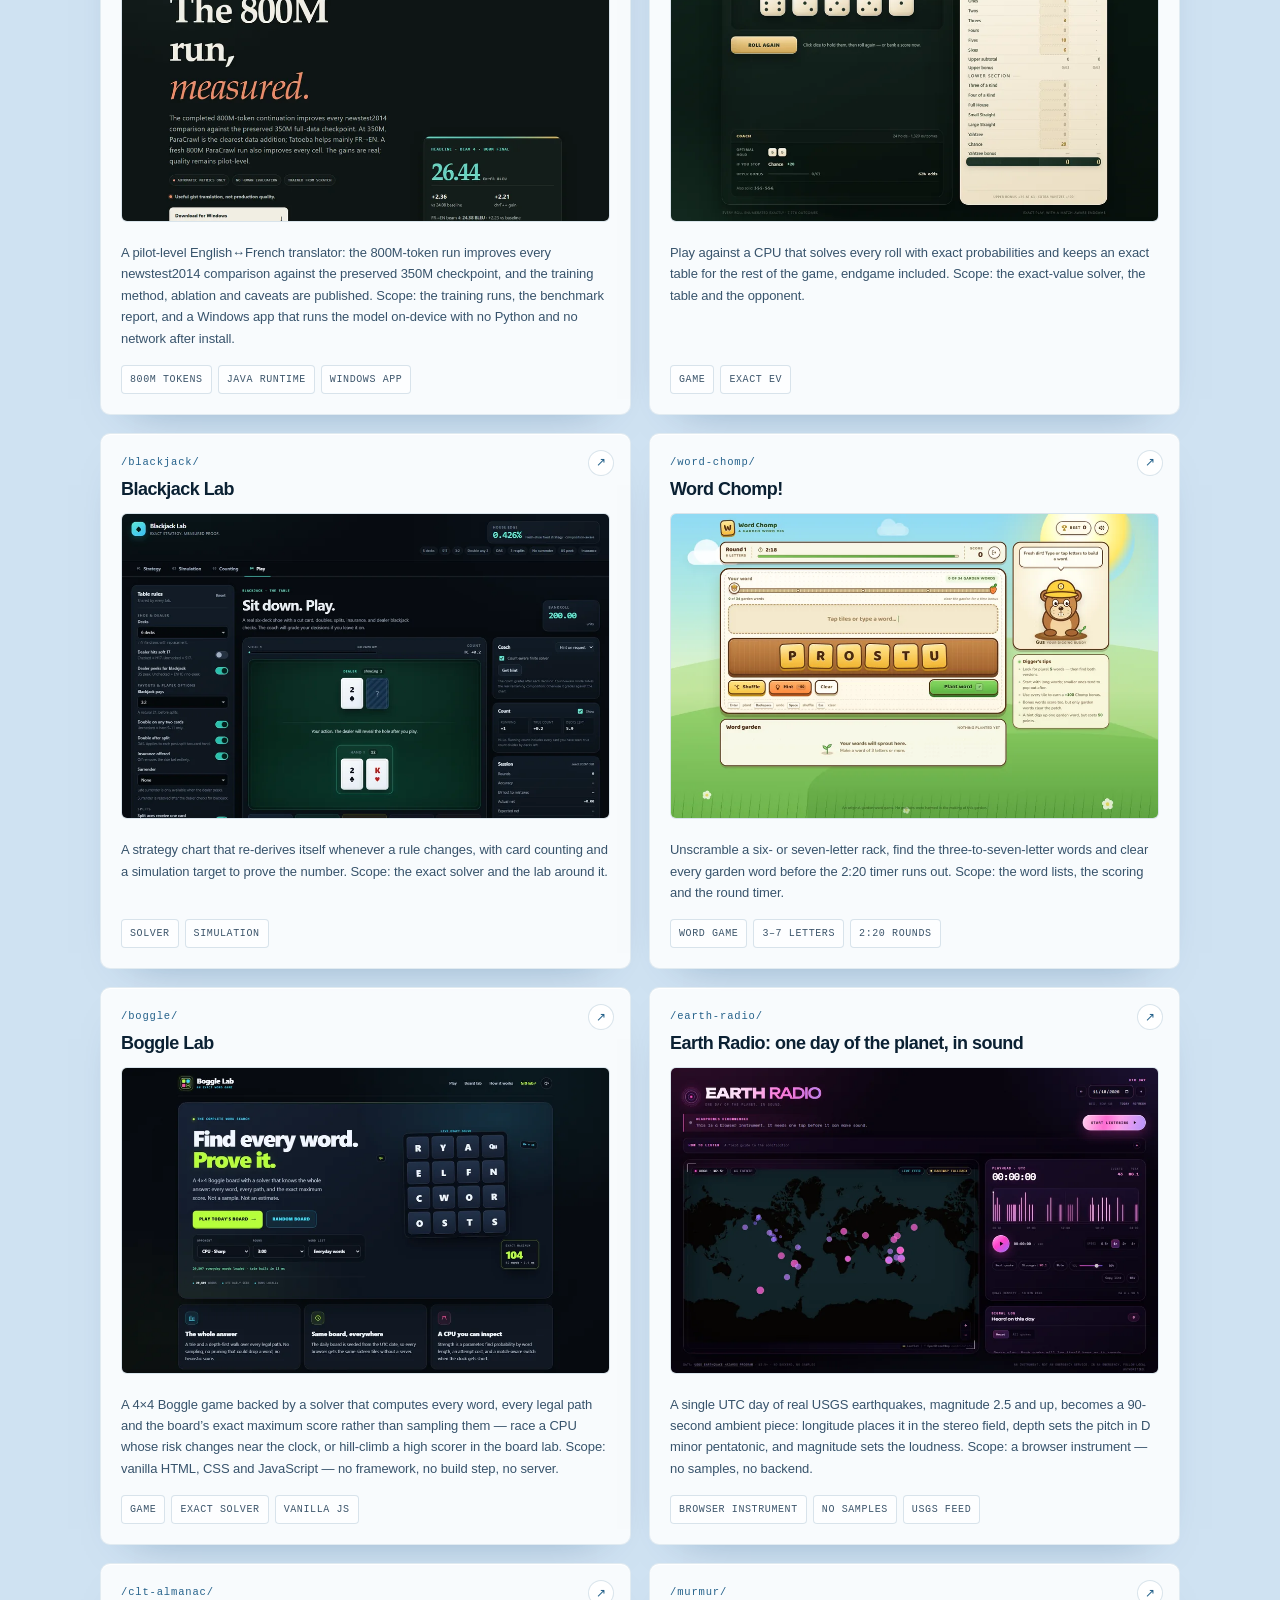
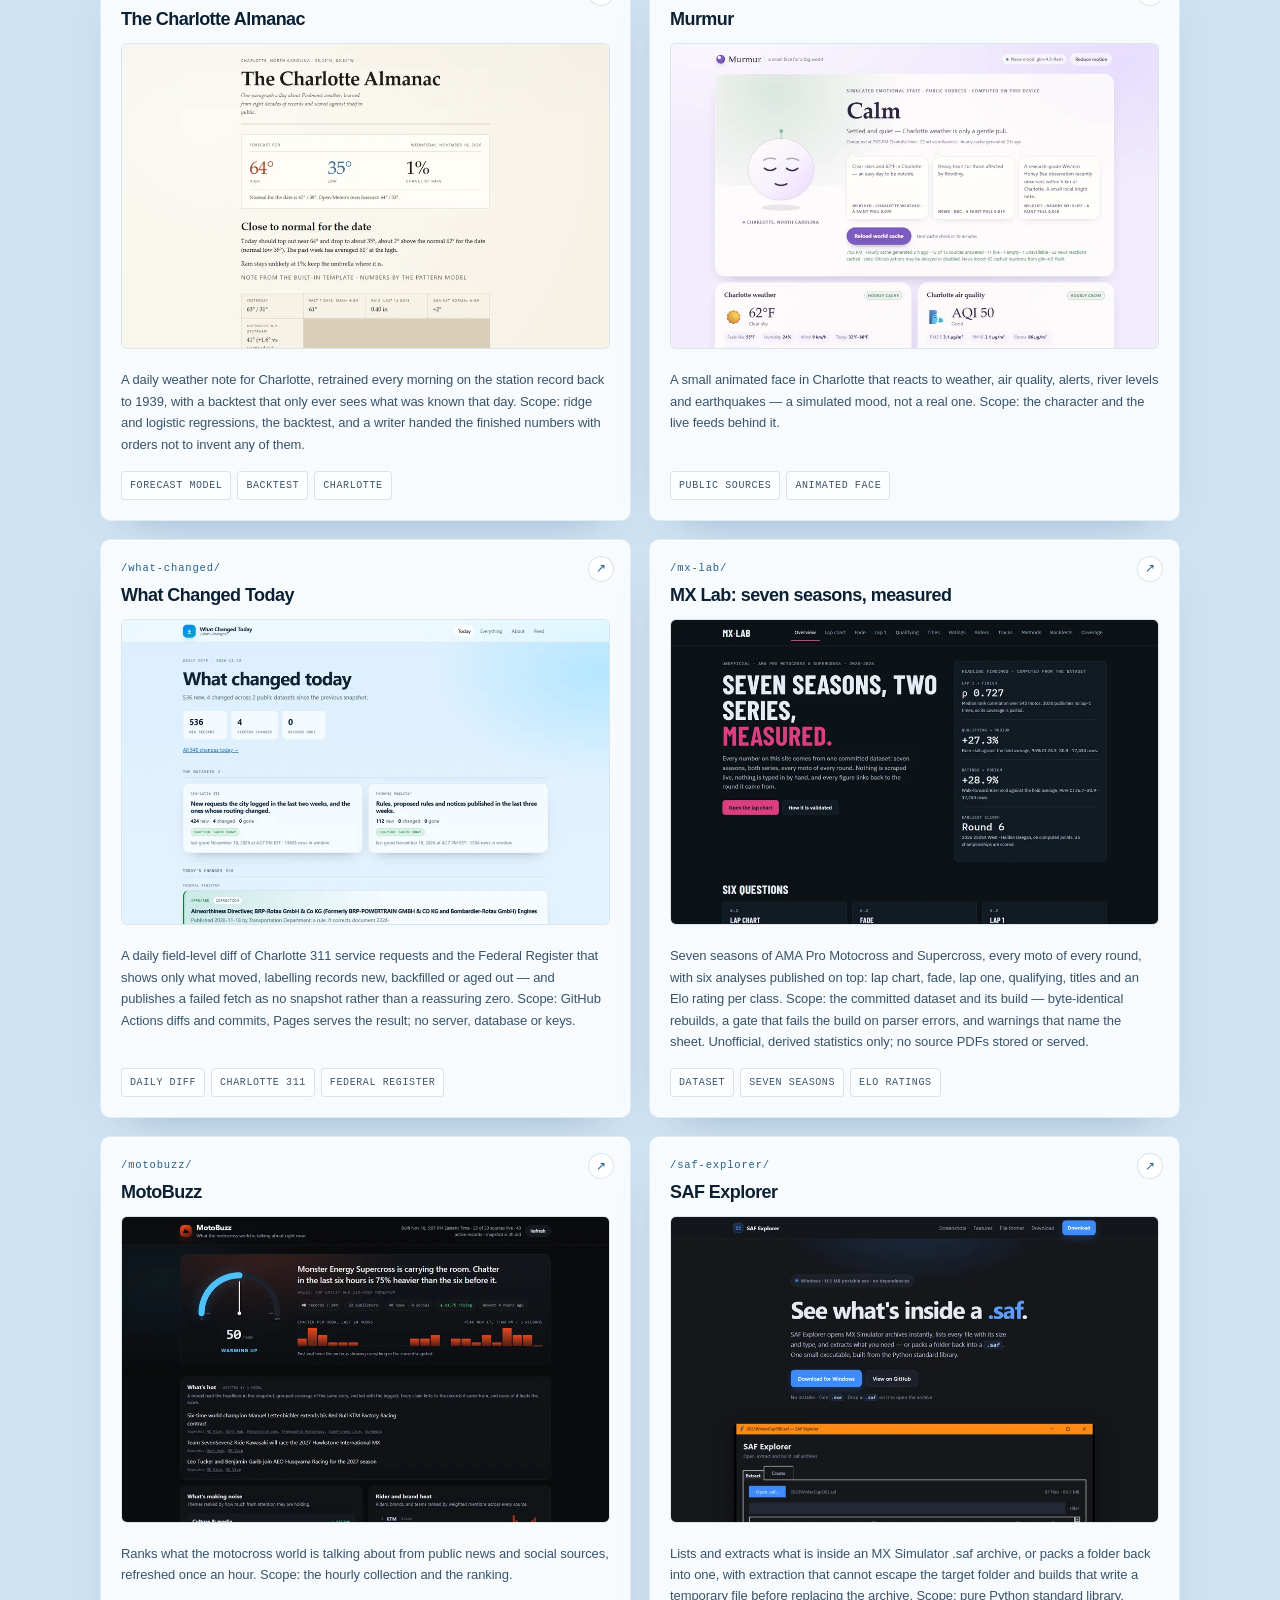
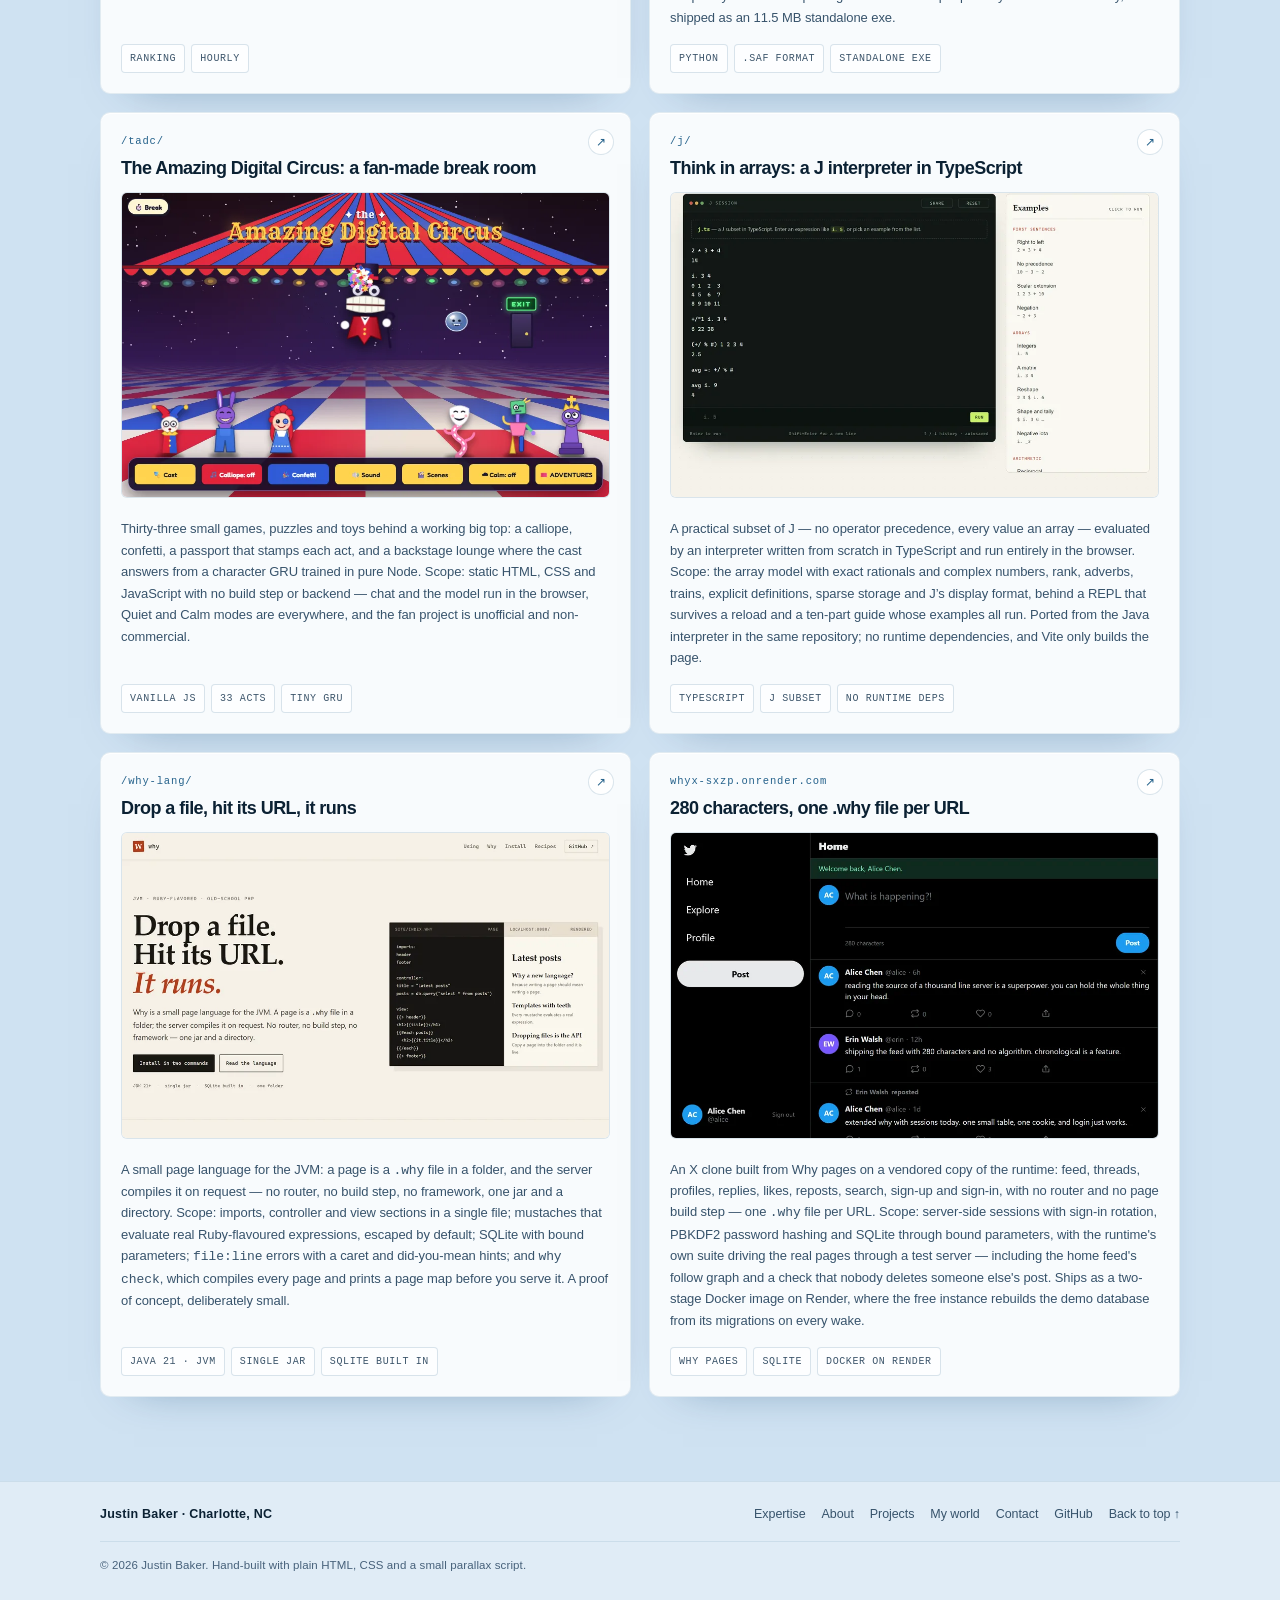
==== commit c2589e33: "Rebuild the Aqua desktop as Deep Water: one light, one glass, tighter type The aurora, orb, bokeh an" ====
--- a/projects/index.html
+++ b/projects/index.html
@@ -21,7 +21,7 @@
 <meta name="twitter:description" content="Twenty live experiments: systems, two languages, a translator and an X clone built from one of them, browser games, a fan-made digital circus, Charlotte data projects and motocross tooling.">
 <meta name="twitter:image" content="https://slayyyyer.github.io/og.png">
 <meta name="color-scheme" content="light">
-<meta name="theme-color" content="#e6f4ff">
+<meta name="theme-color" content="#dbeaf7">
 <link rel="icon" href="../favicon.svg" type="image/svg+xml">
 <link rel="icon" href="../favicon-32x32.png" sizes="32x32" type="image/png">
 <link rel="apple-touch-icon" href="../apple-touch-icon.png">
@@ -35,17 +35,6 @@
 
 <div class="scene" aria-hidden="true">
   <div class="scene__base"></div>
-  <div class="aurora aurora--one" data-speed="0.1"></div>
-  <div class="aurora aurora--two" data-speed="0.16"></div>
-  <div class="aurora aurora--three" data-speed="0.07"></div>
-  <div class="orb orb--one" data-speed="0.09"></div>
-  <div class="orb orb--two" data-speed="0.14"></div>
-  <div class="bokeh bokeh--far" data-speed="0.04"></div>
-  <div class="bokeh bokeh--near" data-speed="0.08"></div>
-  <div class="ring ring--one" data-speed="0.12"></div>
-  <div class="ring ring--two" data-speed="0.18"></div>
-  <div class="scene__glow"></div>
-  <div class="scene__grain"></div>
 </div>
 
 <header class="topbar">
@@ -282,7 +271,6 @@
     </div>
     <div class="footer__fine">
       <p>© 2026 Justin Baker. Hand-built with plain HTML, CSS and a small parallax script.</p>
-      <p>The gloss is an affectionate nod to Mac OS X Aqua. Not affiliated with Apple.</p>
     </div>
   </div>
 </footer>
--- a/assets/site.css
+++ b/assets/site.css
@@ -1,29 +1,35 @@
 /* ------------------------------------------------------------------
-   Justin Baker — modern Aqua: bright glass, deep blue, soft water.
-   Plain CSS. No frameworks, no build step.
+   Justin Baker — Deep Water.
+   The Aqua desktop, tightened: one light source, one glass material,
+   two radii, one type scale. Plain CSS. No frameworks, no build step.
    ------------------------------------------------------------------ */
 
 :root {
-  --ink: #0e2438;
-  --ink-soft: #435a70;
-  --ink-mute: #526a7e;
-  --line: rgba(90, 140, 190, .18);
+  --ink: #0b2133;
+  --ink-2: #37536b;
+  --ink-3: #47617a;
 
   --blue: #0a84ff;
-  --blue-deep: #0a6fd0;
+  --deep: #0a6fd0;
   --aqua: #00a7c4;
   --pink: #d92f75;
-  --pink-deep: #b81b64;
-  --rose: #ff9dcb;
-
-  --green-1: #8ce79c;
-  --green-2: #2fae4c;
-  --green-3: #1a8234;
-
+  --teal: #0f7f74;
+
+  --line: rgba(20, 90, 130, .16);
+  --line-soft: rgba(20, 90, 130, .1);
+  --line-strong: rgba(20, 90, 130, .3);
+
+  --surface: rgba(255, 255, 255, .86);
+  --surface-2: rgba(255, 255, 255, .62);
+
+  --r: 10px;
+  --r-sm: 6px;
+
+  --shadow-1: 0 18px 44px -34px rgba(10, 60, 105, .55);
+  --shadow-2: 0 26px 56px -40px rgba(10, 60, 105, .7);
+
+  --sans: -apple-system, BlinkMacSystemFont, "Segoe UI", "Helvetica Neue", Helvetica, Arial, sans-serif;
   --mono: ui-monospace, SFMono-Regular, "SF Mono", Menlo, Consolas, monospace;
-  --sans: -apple-system, BlinkMacSystemFont, "Segoe UI", "Helvetica Neue", Helvetica, Arial, sans-serif;
-
-  --grain: url("data:image/svg+xml,%3Csvg xmlns='http://www.w3.org/2000/svg' width='180' height='180'%3E%3Cfilter id='n'%3E%3CfeTurbulence type='fractalNoise' baseFrequency='0.9' numOctaves='3' stitchTiles='stitch'/%3E%3C/filter%3E%3Crect width='180' height='180' filter='url(%23n)' opacity='0.55'/%3E%3C/svg%3E");
 }
 
 *,
@@ -36,14 +42,17 @@
 }
 
 body {
+  display: flex;
+  flex-direction: column;
   margin: 0;
   min-height: 100vh;
   overflow-x: hidden;
-  background: #dcefff;
+  background: #cfe2f2;
   color: var(--ink);
   font-family: var(--sans);
-  font-size: 16px;
-  line-height: 1.5;
+  font-size: 15.5px;
+  line-height: 1.7;
+  letter-spacing: -.005em;
   -webkit-font-smoothing: antialiased;
   -moz-osx-font-smoothing: grayscale;
 }
@@ -52,33 +61,36 @@
 header,
 footer { position: relative; z-index: 1; }
 
+main { flex: 1 0 auto; }
+
 h1, h2, h3 {
   margin: 0;
   font-weight: 700;
-  letter-spacing: -.03em;
+  line-height: 1.05;
+  letter-spacing: -.045em;
 }
 
 p { margin: 0; }
 
 ul { margin: 0; padding: 0; list-style: none; }
 
-a { color: #0a6fc2; }
+a { color: var(--deep); }
 
 ::selection {
-  background: rgba(255, 120, 175, .28);
-  color: #3d0b23;
+  background: rgba(0, 167, 196, .22);
+  color: #06212e;
 }
 
 :focus-visible {
-  outline: 2px solid #0a6fc2;
+  outline: 2px solid var(--deep);
   outline-offset: 3px;
-  border-radius: 6px;
+  border-radius: var(--r-sm);
 }
 
 section[id] { scroll-margin-top: 100px; }
 
 .shell {
-  width: min(1040px, calc(100% - 44px));
+  width: min(1080px, calc(100% - 48px));
   margin-inline: auto;
 }
 
@@ -88,26 +100,26 @@
   top: -60px;
   z-index: 40;
   padding: 9px 14px;
-  border: 1px solid rgba(120, 165, 210, .5);
-  border-radius: 8px;
-  background: rgba(255, 255, 255, .95);
-  color: #12314d;
-  font-size: 13.5px;
+  border: 1px solid var(--line-strong);
+  border-radius: var(--r-sm);
+  background: #fff;
+  color: var(--ink);
+  font-size: 13px;
   text-decoration: none;
-  box-shadow: 0 8px 24px rgba(30, 80, 130, .2);
+  box-shadow: var(--shadow-1);
   transition: top .15s ease;
 }
 
 .skip-link:focus { top: 12px; }
 
-/* ---------- the light desktop ---------- */
+/* ---------- the light ---------- */
 
 .scene {
   position: fixed;
   inset: 0;
   z-index: 0;
   overflow: hidden;
-  background: #e7f4ff;
+  background: #cfe2f2;
   pointer-events: none;
 }
 
@@ -115,164 +127,38 @@
   position: absolute;
   inset: 0;
   background:
-    radial-gradient(900px 640px at 80% -10%, rgba(255, 255, 255, .95), rgba(255, 255, 255, 0) 62%),
-    radial-gradient(1000px 720px at 66% 10%, rgba(96, 185, 255, .5), rgba(96, 185, 255, 0) 66%),
-    radial-gradient(820px 620px at 2% 26%, rgba(70, 212, 212, .3), rgba(70, 212, 212, 0) 62%),
-    radial-gradient(780px 600px at 94% 76%, rgba(255, 151, 198, .34), rgba(255, 151, 198, 0) 66%),
-    radial-gradient(760px 540px at 44% 108%, rgba(148, 185, 255, .4), rgba(148, 185, 255, 0) 68%),
-    linear-gradient(168deg, #f1faff 0%, #dceffd 34%, #c6e2f7 70%, #b4d7f0 100%);
-}
-
-.aurora {
+    radial-gradient(58vw 46vh at 88% -6%, rgba(255, 255, 255, .92), rgba(255, 255, 255, 0) 62%),
+    radial-gradient(60vw 50vh at 74% 4%, rgba(0, 200, 225, .18), rgba(0, 200, 225, 0) 68%),
+    linear-gradient(168deg, #e9f4fc 0%, #cfe2f2 44%, #c0d8ee 100%);
+}
+
+/* a hairline of light where one section ends and the next begins */
+
+.work,
+.about,
+.projects,
+.contact,
+.collection,
+.world-stage { position: relative; }
+
+.work::before,
+.about::before,
+.projects::before,
+.contact::before,
+.collection::before,
+.world-stage::before {
+  content: "";
   position: absolute;
-  border-radius: 50%;
-  filter: blur(90px);
-  opacity: .55;
-  transform: translate3d(0, var(--par, 0), 0);
-  will-change: transform;
-}
-
-.aurora--one {
-  width: 72vw;
-  height: 62vh;
-  top: -24vh;
-  right: -14vw;
-  background: radial-gradient(circle at 42% 42%, rgba(66, 156, 255, .55), rgba(66, 156, 255, 0) 68%);
-}
-
-.aurora--two {
-  width: 60vw;
-  height: 55vh;
-  bottom: -22vh;
-  left: -16vw;
-  background: radial-gradient(circle at 50% 50%, rgba(40, 208, 202, .36), rgba(40, 208, 202, 0) 68%);
-}
-
-.aurora--three {
-  width: 56vw;
-  height: 52vh;
-  top: 26vh;
-  left: 36vw;
-  background: radial-gradient(circle at 50% 50%, rgba(255, 126, 182, .3), rgba(255, 126, 182, 0) 66%);
-}
-
-.orb {
-  position: absolute;
-  border-radius: 50%;
-  transform: translate3d(0, var(--par, 0), 0);
-  will-change: transform;
-}
-
-.orb--one {
-  width: min(520px, 44vw);
-  aspect-ratio: 1;
-  top: 1vh;
-  right: -7vw;
-  border: 1px solid rgba(255, 255, 255, .6);
-  background:
-    radial-gradient(circle at 33% 27%, rgba(255, 255, 255, .95) 0%, rgba(255, 255, 255, .5) 9%, rgba(255, 255, 255, .12) 28%, rgba(160, 225, 255, .08) 50%, rgba(255, 255, 255, 0) 62%),
-    radial-gradient(circle at 50% 50%, rgba(255, 255, 255, .02) 54%, rgba(255, 255, 255, .3) 79%, rgba(255, 255, 255, 0) 85%);
-  box-shadow:
-    inset 0 0 70px rgba(255, 255, 255, .45),
-    0 24px 70px rgba(80, 155, 225, .12);
-  opacity: .9;
-}
-
-.orb--two {
-  width: min(186px, 21vw);
-  aspect-ratio: 1;
-  left: 5vw;
-  bottom: 14vh;
-  border: 1px solid rgba(255, 165, 205, .6);
-  background:
-    radial-gradient(circle at 32% 28%, rgba(255, 255, 255, .95) 0%, rgba(255, 230, 242, .5) 16%, rgba(255, 150, 198, .14) 48%, rgba(255, 255, 255, 0) 66%),
-    radial-gradient(circle at 50% 50%, rgba(255, 255, 255, .02) 52%, rgba(255, 190, 220, .32) 78%, rgba(255, 255, 255, 0) 86%);
-  box-shadow:
-    inset 0 0 46px rgba(255, 205, 230, .6),
-    0 20px 50px rgba(210, 70, 135, .14);
-  opacity: .72;
-}
-
-.bokeh {
-  position: absolute;
-  inset: -12% -6%;
-  background-repeat: repeat;
-  opacity: .55;
-  transform: translate3d(0, var(--par, 0), 0);
-  will-change: transform;
-}
-
-.bokeh--far {
-  background-image:
-    radial-gradient(2px 2px at 10% 22%, rgba(255, 255, 255, .95), transparent 100%),
-    radial-gradient(3px 3px at 64% 11%, rgba(255, 255, 255, .75), transparent 100%),
-    radial-gradient(4px 4px at 34% 68%, rgba(255, 255, 255, .7), transparent 100%),
-    radial-gradient(2px 2px at 86% 72%, rgba(120, 190, 245, .45), transparent 100%),
-    radial-gradient(3px 3px at 22% 91%, rgba(255, 255, 255, .6), transparent 100%),
-    radial-gradient(2px 2px at 52% 44%, rgba(255, 255, 255, .5), transparent 100%),
-    radial-gradient(2px 2px at 78% 38%, rgba(255, 140, 195, .55), transparent 100%);
-  background-size: 380px 340px, 520px 450px, 700px 620px, 820px 720px, 940px 840px, 600px 560px, 660px 600px;
-  background-position: 0 0, 120px 70px, 40px 180px, 210px 30px, 90px 140px, 300px 220px, 330px 120px;
-}
-
-.bokeh--near {
-  background-image:
-    radial-gradient(4px 4px at 18% 34%, rgba(255, 255, 255, .9), transparent 100%),
-    radial-gradient(3px 3px at 72% 62%, rgba(255, 255, 255, .75), transparent 100%),
-    radial-gradient(5px 5px at 46% 84%, rgba(255, 255, 255, .8), transparent 100%),
-    radial-gradient(3px 3px at 90% 18%, rgba(120, 190, 245, .4), transparent 100%),
-    radial-gradient(4px 4px at 58% 44%, rgba(255, 155, 200, .42), transparent 100%);
-  background-size: 520px 460px, 680px 600px, 900px 800px, 780px 700px, 640px 560px;
-  background-position: 40px 20px, 180px 120px, 260px 60px, 10px 260px, 420px 240px;
-  opacity: .7;
-}
-
-.ring {
-  position: absolute;
-  border: 1px solid rgba(255, 255, 255, .7);
-  border-radius: 50%;
-  box-shadow:
-    inset 0 0 90px rgba(255, 255, 255, .35),
-    0 0 60px rgba(110, 175, 235, .1);
-  transform: translate3d(0, var(--par, 0), 0);
-  will-change: transform;
-}
-
-.ring--one {
-  width: min(1100px, 96vw);
-  aspect-ratio: 1;
-  top: 2vh;
-  right: -26vw;
-}
-
-.ring--two {
-  width: min(720px, 70vw);
-  aspect-ratio: 1;
-  top: 20vh;
-  right: -12vw;
-  border-color: rgba(255, 190, 220, .55);
-  box-shadow:
-    inset 0 0 90px rgba(255, 225, 240, .35),
-    0 0 60px rgba(220, 90, 150, .12);
-}
-
-.scene__glow {
-  position: absolute;
-  left: -10%;
-  right: -10%;
-  bottom: -34vh;
-  height: 72vh;
-  background: radial-gradient(50% 100% at 50% 100%, rgba(255, 255, 255, .9), rgba(210, 235, 255, 0) 70%);
-  filter: blur(20px);
-}
-
-.scene__grain {
-  position: absolute;
-  inset: 0;
-  background-image: var(--grain);
-  background-size: 180px 180px;
-  opacity: .06;
-  mix-blend-mode: multiply;
+  top: 0;
+  left: 50%;
+  width: 100vw;
+  height: 1px;
+  transform: translateX(-50%);
+  background: linear-gradient(90deg,
+    rgba(0, 167, 196, 0),
+    rgba(0, 167, 196, .55) 22%,
+    rgba(10, 132, 255, .45) 62%,
+    rgba(0, 167, 196, 0));
 }
 
 /* ---------- top bar ---------- */
@@ -281,7 +167,7 @@
   position: sticky;
   top: 0;
   z-index: 30;
-  padding: 14px 0;
+  padding: 16px 0 0;
   pointer-events: none;
 }
 
@@ -290,15 +176,15 @@
   align-items: center;
   justify-content: space-between;
   gap: 16px;
-  height: 56px;
-  padding: 0 13px 0 16px;
-  border: 1px solid rgba(255, 255, 255, .9);
-  border-radius: 14px;
-  background: linear-gradient(180deg, rgba(255, 255, 255, .82), rgba(245, 251, 255, .66));
-  backdrop-filter: blur(20px) saturate(140%);
-  -webkit-backdrop-filter: blur(20px) saturate(140%);
+  height: 58px;
+  padding: 0 14px 0 16px;
+  border: 1px solid rgba(255, 255, 255, .95);
+  border-radius: var(--r);
+  background: rgba(255, 255, 255, .82);
+  backdrop-filter: blur(18px) saturate(130%);
+  -webkit-backdrop-filter: blur(18px) saturate(130%);
   box-shadow:
-    0 18px 44px -30px rgba(20, 60, 110, .5),
+    0 12px 30px -26px rgba(10, 55, 95, .8),
     inset 0 1px 0 #fff;
   pointer-events: auto;
 }
@@ -307,7 +193,7 @@
   display: inline-flex;
   align-items: center;
   gap: 10px;
-  color: #12293e;
+  color: var(--ink);
   font-size: 13px;
   font-weight: 650;
   letter-spacing: .01em;
@@ -320,14 +206,12 @@
   align-items: center;
   justify-content: center;
   gap: 3px;
-  width: 34px;
-  height: 22px;
-  border: 1px solid rgba(8, 44, 78, .5);
+  width: 32px;
+  height: 21px;
+  border: 1px solid rgba(8, 44, 78, .45);
   border-radius: 5px;
   background: linear-gradient(180deg, #a9dcff 0%, #4a9ade 50%, #17619b 100%);
-  box-shadow:
-    inset 0 1px 0 rgba(255, 255, 255, .8),
-    0 2px 6px rgba(20, 70, 120, .25);
+  box-shadow: inset 0 1px 0 rgba(255, 255, 255, .8);
 }
 
 .brand__mark i {
@@ -348,8 +232,8 @@
 }
 
 .nav a {
-  padding: 8px 12px;
-  border-radius: 8px;
+  padding: 8px 11px;
+  border-radius: var(--r-sm);
   color: #3b566f;
   font-size: 12.5px;
   font-weight: 600;
@@ -359,8 +243,8 @@
 }
 
 .nav a:hover {
-  color: #093a63;
-  background: rgba(10, 110, 200, .08);
+  color: var(--ink);
+  background: rgba(10, 110, 200, .07);
 }
 
 /* ---------- buttons ---------- */
@@ -373,7 +257,7 @@
   height: 42px;
   padding: 0 20px;
   border: 1px solid transparent;
-  border-radius: 9px;
+  border-radius: 8px;
   font-family: inherit;
   font-size: 13.5px;
   font-weight: 650;
@@ -381,7 +265,7 @@
   white-space: nowrap;
   text-decoration: none;
   cursor: pointer;
-  transition: filter .15s ease, transform .15s ease, box-shadow .15s ease;
+  transition: filter .15s ease, transform .15s ease;
 }
 
 .btn:hover {
@@ -397,36 +281,51 @@
 .btn--blue {
   border-color: #0a6fd0;
   background:
-    linear-gradient(180deg, rgba(255, 255, 255, .58) 0%, rgba(255, 255, 255, .12) 46%, rgba(255, 255, 255, 0) 47%),
-    linear-gradient(180deg, #6fc4ff 0%, #1a8cf0 46%, #0a6fd0 52%, #2b9bf5 100%);
-  box-shadow:
-    inset 0 1px 0 rgba(255, 255, 255, .7),
-    inset 0 -1px 2px rgba(0, 0, 0, .18),
-    0 12px 28px -14px rgba(10, 120, 220, .65);
-  color: #fff;
-  text-shadow: 0 -1px 0 rgba(0, 0, 0, .24);
-}
-
-.btn--pink {
-  border-color: var(--pink-deep);
-  background:
-    linear-gradient(180deg, rgba(255, 255, 255, .6) 0%, rgba(255, 255, 255, .1) 46%, rgba(255, 255, 255, 0) 47%),
-    linear-gradient(180deg, #ff9dcb 0%, #d92f75 46%, #b81b64 52%, #f4579a 100%);
+    linear-gradient(180deg, rgba(255, 255, 255, .5) 0%, rgba(255, 255, 255, 0) 47%),
+    linear-gradient(180deg, #4fb4f7 0%, #1079d8 50%, #0a6fd0 100%);
   box-shadow:
     inset 0 1px 0 rgba(255, 255, 255, .6),
-    inset 0 -1px 2px rgba(0, 0, 0, .16),
-    0 12px 28px -14px rgba(210, 40, 110, .6);
+    0 10px 22px -16px rgba(10, 120, 220, .9);
   color: #fff;
-  text-shadow: 0 -1px 0 rgba(90, 0, 40, .3);
+}
+
+.btn--pink {
+  border-color: #b81b64;
+  background: linear-gradient(180deg, #d6337c 0%, #c0206b 100%);
+  box-shadow:
+    inset 0 1px 0 rgba(255, 255, 255, .35),
+    0 10px 22px -16px rgba(190, 30, 100, .85);
+  color: #fff;
 }
 
 .btn--glass {
-  border-color: rgba(120, 160, 200, .38);
-  background: linear-gradient(180deg, rgba(255, 255, 255, .94), rgba(255, 255, 255, .62));
-  box-shadow:
-    inset 0 1px 0 #fff,
-    0 10px 26px -20px rgba(20, 60, 100, .35);
-  color: #17364f;
+  border-color: var(--line-strong);
+  background: rgba(255, 255, 255, .72);
+  box-shadow: inset 0 1px 0 #fff;
+  color: #14344c;
+}
+
+/* ---------- shared labels ---------- */
+
+.kicker,
+.label,
+.hero__meta,
+.workcard__num,
+.sheet__role,
+.sheet__bar,
+.specs dt,
+.recent__head,
+.recent__when,
+.pageback,
+.notfound__links a,
+.world-frame__bar,
+.world-group__tag,
+.world-item__live,
+.world-scrollhint,
+.world-toggle button,
+.layer__kicker {
+  font-family: var(--mono);
+  text-transform: uppercase;
 }
 
 /* ---------- hero ---------- */
@@ -434,17 +333,17 @@
 .hero {
   position: relative;
   display: grid;
-  grid-template-columns: minmax(0, 1.04fr) minmax(0, .96fr);
-  gap: 46px;
+  grid-template-columns: minmax(0, 1.02fr) minmax(0, .98fr);
+  gap: 56px;
   align-items: center;
   min-height: calc(100svh - 74px);
-  padding: 58px 0 92px;
-}
-
-.hero__copy { animation: rise .9s cubic-bezier(.2, .7, .2, 1) both; }
+  padding: 46px 0 62px;
+}
+
+.hero__copy { animation: rise .8s cubic-bezier(.2, .7, .2, 1) both; }
 
 @keyframes rise {
-  from { opacity: 0; transform: translateY(16px); }
+  from { opacity: 0; transform: translateY(14px); }
   to { opacity: 1; transform: none; }
 }
 
@@ -452,12 +351,10 @@
   display: flex;
   align-items: center;
   gap: 9px;
-  color: #246a91;
-  font-family: var(--mono);
-  font-size: 11px;
+  color: #1d6280;
+  font-size: 10.5px;
   font-weight: 700;
   letter-spacing: .16em;
-  text-transform: uppercase;
 }
 
 .kicker::before {
@@ -466,53 +363,42 @@
   height: 5px;
   border-radius: 50%;
   background: var(--pink);
-  box-shadow: 0 0 10px rgba(224, 69, 139, .5);
 }
 
 .hero h1 {
+  margin-top: 18px;
+  color: var(--ink);
+  font-size: clamp(2.6rem, 4.9vw, 4.1rem);
+  line-height: .97;
+  letter-spacing: -.045em;
+}
+
+.hero h1 span { color: var(--deep); }
+
+.lede {
+  max-width: 46ch;
   margin-top: 20px;
-  color: #0c2237;
-  font-size: clamp(2.7rem, 5.1vw, 4.4rem);
-  line-height: .96;
-  letter-spacing: -.045em;
-  text-shadow: 0 1px 0 rgba(255, 255, 255, .6);
-}
-
-.hero h1 span {
-  color: #0a6fc2;
-  background: linear-gradient(100deg, #0a6fd0 0%, #0a93bd 34%, #8a58d0 64%, #de3f86 100%);
-  -webkit-background-clip: text;
-  background-clip: text;
-  -webkit-text-fill-color: transparent;
-  text-shadow: none;
-  filter: drop-shadow(0 3px 12px rgba(180, 60, 130, .18));
-}
-
-.lede {
-  max-width: 44ch;
-  margin-top: 22px;
-  color: #344b60;
-  font-size: 17px;
-  line-height: 1.65;
+  color: var(--ink-2);
+  font-size: 16.5px;
+  line-height: 1.68;
 }
 
 .hero__actions {
   display: flex;
   flex-wrap: wrap;
   gap: 10px;
-  margin-top: 28px;
+  margin-top: 26px;
 }
 
 .hero__meta {
   display: flex;
   flex-wrap: wrap;
   align-items: center;
-  margin-top: 36px;
-  color: #4d687f;
-  font-family: var(--mono);
+  margin-top: 32px;
+  color: var(--ink-3);
   font-size: 10.5px;
+  font-weight: 500;
   letter-spacing: .1em;
-  text-transform: uppercase;
 }
 
 .hero__meta span {
@@ -525,43 +411,31 @@
   content: "";
   width: 3px;
   height: 3px;
-  margin: 0 11px;
+  margin: 0 13px;
   border-radius: 50%;
-  background: rgba(217, 47, 117, .45);
-}
-
-/* ---------- layered panes ---------- */
+  background: rgba(217, 47, 117, .4);
+}
+
+/* ---------- the three panes ---------- */
 
 .layers {
   position: relative;
   width: 100%;
   max-width: 474px;
-  height: 480px;
+  height: 380px;
   margin-left: auto;
-  animation: rise 1.1s .18s cubic-bezier(.2, .7, .2, 1) both;
-}
-
-.layers::before {
-  content: "";
-  position: absolute;
-  inset: 4% 0 0;
-  background:
-    radial-gradient(closest-side at 74% 30%, rgba(255, 150, 200, .4), rgba(255, 150, 200, 0) 72%),
-    radial-gradient(closest-side at 40% 55%, rgba(120, 195, 255, .42), rgba(120, 195, 255, 0) 72%);
-  filter: blur(36px);
-  z-index: 0;
+  animation: rise 1s .16s cubic-bezier(.2, .7, .2, 1) both;
 }
 
 .layer {
   position: absolute;
   z-index: 1;
   overflow: hidden;
-  border: 1px solid rgba(150, 190, 230, .55);
-  border-radius: 14px;
-  background: linear-gradient(158deg, rgba(255, 255, 255, .97), rgba(235, 246, 255, .9));
+  border: 1px solid rgba(120, 165, 210, .4);
+  border-radius: 8px;
+  background: #fdfeff;
   box-shadow:
-    0 34px 76px -32px rgba(20, 60, 110, .5),
-    0 3px 10px rgba(20, 60, 110, .06),
+    0 22px 50px -30px rgba(10, 60, 105, .55),
     inset 0 1px 0 #fff;
   transform: translate3d(var(--mx, 0px), calc(var(--par, 0px) + var(--my, 0px)), 0) rotate(var(--rot, 0deg));
   transform-origin: 50% 50%;
@@ -569,26 +443,24 @@
 }
 
 .layer--back {
-  --rot: -6deg;
+  --rot: -2.5deg;
   top: 0;
   right: 46px;
   width: 78%;
   z-index: 1;
-  opacity: .84;
 }
 
 .layer--mid {
-  --rot: 2.6deg;
-  top: 148px;
+  --rot: 1.2deg;
+  top: 108px;
   right: 0;
   width: 84%;
   z-index: 2;
-  opacity: .95;
 }
 
 .layer--front {
-  --rot: -1.4deg;
-  top: 300px;
+  --rot: -.8deg;
+  top: 218px;
   left: 0;
   width: 88%;
   z-index: 3;
@@ -598,17 +470,17 @@
   display: flex;
   align-items: center;
   gap: 8px;
-  height: 27px;
+  height: 26px;
   padding: 0 10px;
-  border-bottom: 1px solid rgba(120, 160, 200, .24);
-  background: linear-gradient(180deg, #fbfdff, #eaf3fc);
+  border-bottom: 1px solid var(--line-soft);
+  background: #f4f9fe;
 }
 
 .layer__file {
-  color: #4f6a80;
+  color: #5a7488;
   font-family: var(--mono);
   font-size: 9.5px;
-  letter-spacing: .04em;
+  letter-spacing: .05em;
 }
 
 .layer__dot {
@@ -617,12 +489,11 @@
   margin-left: auto;
   border-radius: 50%;
   background: rgba(90, 140, 190, .35);
-  box-shadow: 0 0 6px rgba(90, 140, 190, .25);
 }
 
 .layer__dot--live {
   background: #2fbf55;
-  box-shadow: 0 0 9px rgba(47, 191, 85, .5);
+  box-shadow: 0 0 8px rgba(47, 191, 85, .5);
 }
 
 .lights {
@@ -637,57 +508,54 @@
   border-radius: 50%;
   box-shadow:
     inset 0 1px 1px rgba(255, 255, 255, .8),
-    inset 0 -1px 2px rgba(0, 0, 0, .3),
-    0 0 0 1px rgba(0, 0, 0, .18);
+    0 0 0 1px rgba(0, 0, 0, .14);
 }
 
 .lights--sm { gap: 4px; }
 
 .lights--sm .light { width: 6px; height: 6px; }
 
-.light--red { background: radial-gradient(circle at 34% 28%, #ff9a92, #ff5f57 55%, #c33a33); }
-.light--amber { background: radial-gradient(circle at 34% 28%, #ffe08a, #febc2e 55%, #c48f16); }
-.light--green { background: radial-gradient(circle at 34% 28%, #b6f5a8, #2ac93f 55%, #1f8f2e); }
-
-.layer__body { padding: 14px 16px 16px; }
+.light--red { background: #ff5f57; }
+.light--amber { background: #febc2e; }
+.light--green { background: #2ac93f; }
+
+.layer__body { padding: 12px 15px 14px; }
 
 .layer__kicker {
-  color: #2b6f99;
-  font-family: var(--mono);
+  color: #24618a;
   font-size: 9px;
+  font-weight: 700;
   letter-spacing: .14em;
-  text-transform: uppercase;
 }
 
 .layer__title {
-  margin-top: 5px;
-  color: #0f263b;
-  font-size: 21px;
-  font-weight: 650;
-  letter-spacing: -.02em;
+  margin-top: 6px;
+  color: var(--ink);
+  font-size: 19px;
+  font-weight: 700;
+  letter-spacing: -.03em;
 }
 
 .layer__copy {
   margin-top: 3px;
-  color: #536b80;
-  font-size: 10.5px;
-  letter-spacing: .05em;
+  color: var(--ink-3);
+  font-size: 11px;
 }
 
 .layer__art {
   width: 100%;
-  height: 38px;
-  margin-top: 11px;
+  height: 32px;
+  margin-top: 10px;
 }
 
 .scrollcue {
   position: absolute;
   left: 0;
-  bottom: 26px;
+  bottom: 22px;
   display: inline-flex;
   align-items: center;
   gap: 10px;
-  color: #476274;
+  color: var(--ink-3);
   font-family: var(--mono);
   font-size: 10px;
   letter-spacing: .18em;
@@ -704,107 +572,103 @@
 .scrollcue__line {
   width: 34px;
   height: 1px;
-  background: linear-gradient(90deg, rgba(224, 69, 139, .5), rgba(224, 69, 139, 0));
-}
-
-.scrollcue:hover { color: #0a3a63; }
-
-/* ---------- work ---------- */
-
-.work { padding: 104px 0 122px; }
+  background: linear-gradient(90deg, rgba(0, 167, 196, .6), rgba(0, 167, 196, 0));
+}
+
+.scrollcue:hover { color: var(--ink); }
+
+/* ---------- section heads ---------- */
 
 .sectionhead {
   display: flex;
   align-items: flex-end;
   justify-content: space-between;
   gap: 48px;
-  margin-bottom: 42px;
+  margin-bottom: 34px;
 }
 
 .label {
   display: flex;
   align-items: center;
   gap: 10px;
-  color: #21678f;
-  font-family: var(--mono);
-  font-size: 11px;
+  color: #1d6280;
+  font-size: 10.5px;
   font-weight: 700;
   letter-spacing: .18em;
-  text-transform: uppercase;
 }
 
 .label::before {
   content: "";
-  width: 18px;
+  width: 20px;
   height: 1px;
-  background: linear-gradient(90deg, rgba(43, 123, 166, .55), rgba(224, 69, 139, .5));
+  background: var(--aqua);
 }
 
 .sectionhead h1,
 .sectionhead h2 {
-  margin-top: 12px;
-  color: #0c2237;
-  font-size: clamp(1.9rem, 3.4vw, 2.75rem);
-  line-height: 1.05;
-  letter-spacing: -.035em;
+  margin-top: 10px;
+  color: var(--ink);
+  font-size: clamp(1.7rem, 2.9vw, 2.2rem);
+  line-height: 1.06;
+  letter-spacing: -.04em;
   text-wrap: balance;
 }
 
 .sectionhead__sub {
-  max-width: 340px;
-  padding: 2px 0 4px 16px;
-  border-left: 1px solid rgba(70, 130, 180, .28);
-  color: #465f73;
-  font-size: 14px;
+  max-width: 360px;
+  padding-left: 16px;
+  border-left: 1px solid var(--line-strong);
+  color: var(--ink-2);
+  font-size: 13.5px;
   line-height: 1.65;
 }
+
+.sectionhead--tight { margin-bottom: 26px; }
+
+/* ---------- expertise ---------- */
+
+.work { padding: 74px 0 84px; }
 
 .workgrid {
   display: grid;
   grid-template-columns: repeat(3, minmax(0, 1fr));
-  gap: 20px;
-  align-items: start;
+  gap: 18px;
+  align-items: stretch;
 }
 
 .workcard {
   position: relative;
-  padding: 18px 18px 20px;
-  border: 1px solid rgba(150, 190, 230, .5);
-  border-radius: 13px;
-  background: linear-gradient(160deg, rgba(255, 255, 255, .95), rgba(240, 248, 255, .82));
-  box-shadow:
-    0 26px 58px -34px rgba(20, 60, 110, .5),
-    inset 0 1px 0 #fff;
-}
-
-.workcard:nth-child(2) { margin-top: 42px; }
-.workcard:nth-child(3) { margin-top: 84px; }
+  display: flex;
+  flex-direction: column;
+  padding: 20px;
+  border: 1px solid var(--line-soft);
+  border-radius: var(--r);
+  background: var(--surface);
+  box-shadow: var(--shadow-1), inset 0 1px 0 #fff;
+}
 
 .workcard__top {
   display: flex;
   align-items: center;
   justify-content: space-between;
-  min-height: 38px;
+  min-height: 36px;
 }
 
 .workcard__num {
-  color: #22688f;
-  font-family: var(--mono);
-  font-size: 11px;
+  color: #24618a;
+  font-size: 10.5px;
   letter-spacing: .14em;
 }
 
 .workcard__icon {
   display: grid;
   place-items: center;
-  width: 38px;
-  height: 38px;
-  border: 1px solid rgba(255, 255, 255, .75);
-  border-radius: 9px;
-  background: linear-gradient(160deg, #7fc8ff, #2a7fc4);
-  box-shadow:
-    inset 0 1px 0 rgba(255, 255, 255, .65),
-    0 6px 14px -6px rgba(20, 80, 140, .55);
+  width: 36px;
+  height: 36px;
+  border: 1px solid rgba(255, 255, 255, .7);
+  border-radius: var(--r-sm);
+  background: linear-gradient(160deg, #5fb8f5, #0a6fd0);
+  box-shadow: inset 0 1px 0 rgba(255, 255, 255, .5);
   color: #fff;
 }
 
@@ -819,31 +683,25 @@
 }
 
 .workcard:nth-child(2) .workcard__icon {
-  background: linear-gradient(160deg, #ffb0d2, #d93a86);
-  box-shadow:
-    inset 0 1px 0 rgba(255, 255, 255, .65),
-    0 6px 14px -6px rgba(160, 30, 90, .5);
+  background: linear-gradient(160deg, #4fd6dd, #00798c);
 }
 
 .workcard:nth-child(3) .workcard__icon {
-  background: linear-gradient(160deg, #7fe6cf, #1c9a86);
-  box-shadow:
-    inset 0 1px 0 rgba(255, 255, 255, .6),
-    0 6px 14px -6px rgba(20, 120, 110, .5);
+  background: linear-gradient(160deg, #56c7b2, #0f7f74);
 }
 
 .workcard h3 {
-  margin-top: 18px;
-  color: #0f2438;
-  font-size: 20px;
+  margin-top: 16px;
+  color: var(--ink);
+  font-size: 19px;
   font-weight: 650;
-  letter-spacing: -.02em;
+  letter-spacing: -.03em;
 }
 
 .workcard p {
   margin-top: 8px;
-  color: #3a5167;
-  font-size: 14px;
+  color: var(--ink-2);
+  font-size: 13.5px;
   line-height: 1.65;
 }
 
@@ -856,9 +714,9 @@
 
 .stack li {
   padding: 5px 8px;
-  border: 1px solid rgba(90, 140, 190, .25);
+  border: 1px solid var(--line);
   border-radius: 4px;
-  background: rgba(255, 255, 255, .65);
+  background: rgba(255, 255, 255, .7);
   color: #3c556b;
   font-family: var(--mono);
   font-size: 10px;
@@ -866,9 +724,139 @@
   text-transform: uppercase;
 }
 
+/* ---------- about ---------- */
+
+.about { padding: 26px 0 84px; }
+
+.sheet {
+  overflow: hidden;
+  border: 1px solid var(--line-soft);
+  border-radius: var(--r);
+  background: #fbfdff;
+  box-shadow: var(--shadow-2), inset 0 1px 0 #fff;
+}
+
+.sheet__bar {
+  display: flex;
+  align-items: center;
+  gap: 10px;
+  height: 32px;
+  padding: 0 12px;
+  border-bottom: 1px solid var(--line-soft);
+  background: #eef5fb;
+  color: var(--ink-3);
+  font-size: 10px;
+  letter-spacing: .12em;
+}
+
+.sheet__title { flex: 1; text-align: center; }
+
+.sheet__version {
+  padding: 3px 7px;
+  border: 1px solid rgba(0, 167, 196, .35);
+  border-radius: 4px;
+  color: #0a6b7c;
+  letter-spacing: .1em;
+}
+
+.sheet__body {
+  display: grid;
+  grid-template-columns: 184px minmax(0, 1fr);
+  gap: 34px;
+  padding: 26px;
+}
+
+.sheet__id { align-self: start; padding-top: 2px; }
+
+.monogram {
+  display: grid;
+  place-items: center;
+  width: 104px;
+  height: 104px;
+  padding-bottom: 3px;
+  border: 1px solid rgba(120, 180, 235, .6);
+  border-radius: var(--r);
+  background: linear-gradient(155deg, #8ed0ff 0%, #3f9fe0 38%, #0a84ff 66%, #0a6fd0 100%);
+  box-shadow:
+    inset 0 1px 0 rgba(255, 255, 255, .7),
+    0 14px 30px -18px rgba(10, 70, 130, .6);
+  color: #fff;
+  font-size: 34px;
+  font-weight: 800;
+  letter-spacing: -.04em;
+}
+
+.sheet__id h3 {
+  margin-top: 16px;
+  color: var(--ink);
+  font-size: 20px;
+  letter-spacing: -.03em;
+}
+
+.sheet__role {
+  margin-top: 4px;
+  color: #1d6280;
+  font-size: 10px;
+  letter-spacing: .12em;
+}
+
+.sheet__place {
+  margin-top: 4px;
+  color: var(--ink-3);
+  font-size: 12.5px;
+}
+
+.sheet__text p {
+  max-width: 64ch;
+  color: var(--ink-2);
+  font-size: 14px;
+  line-height: 1.7;
+}
+
+.sheet__text p + p { margin-top: 12px; }
+
+.specs {
+  display: grid;
+  grid-template-columns: repeat(2, minmax(0, 1fr));
+  gap: 0 32px;
+  margin: 22px 0 0;
+  border-top: 1px solid var(--line);
+}
+
+.specs > div {
+  display: flex;
+  gap: 10px;
+  padding: 8px 0;
+  border-bottom: 1px solid var(--line-soft);
+}
+
+.specs dt {
+  width: 84px;
+  flex: none;
+  padding-top: 2px;
+  color: var(--ink-3);
+  font-size: 10px;
+  letter-spacing: .1em;
+}
+
+.specs dd {
+  margin: 0;
+  color: #1b3448;
+  font-size: 13px;
+  overflow-wrap: anywhere;
+}
+
+.specs a {
+  color: var(--deep);
+  text-decoration: none;
+  border-bottom: 1px solid rgba(10, 111, 194, .28);
+}
+
+.specs a:hover { border-bottom-color: var(--deep); }
+
 /* ---------- projects ---------- */
 
-.projects { padding: 24px 0 122px; }
+.projects { padding: 26px 0 84px; }
 
 .projectgrid {
   display: grid;
@@ -880,13 +868,11 @@
   position: relative;
   display: flex;
   flex-direction: column;
-  padding: 20px 22px;
-  border: 1px solid rgba(150, 190, 230, .5);
-  border-radius: 13px;
-  background: linear-gradient(160deg, rgba(255, 255, 255, .95), rgba(240, 248, 255, .82));
-  box-shadow:
-    0 26px 58px -34px rgba(20, 60, 110, .5),
-    inset 0 1px 0 #fff;
+  padding: 20px;
+  border: 1px solid var(--line-soft);
+  border-radius: var(--r);
+  background: var(--surface);
+  box-shadow: var(--shadow-1), inset 0 1px 0 #fff;
   color: inherit;
   text-decoration: none;
   transition: transform .18s ease, box-shadow .18s ease, border-color .18s ease;
@@ -894,23 +880,22 @@
 
 .projectcard:hover {
   transform: translateY(-2px);
-  border-color: rgba(110, 170, 225, .85);
-  box-shadow:
-    0 34px 66px -32px rgba(20, 60, 110, .58),
-    inset 0 1px 0 #fff;
+  border-color: rgba(70, 150, 210, .5);
+  box-shadow: var(--shadow-2), inset 0 1px 0 #fff;
 }
 
 .projectcard--wide {
   grid-column: 1 / -1;
-  padding: 24px 26px;
+  padding: 22px 24px;
 }
 
 .projectcard__shot {
   width: 100%;
   height: auto;
-  margin: 14px 0 4px;
-  border: 1px solid rgba(90, 140, 190, .3);
-  border-radius: 9px;
+  margin: 14px 0 12px;
+  border: 1px solid var(--line);
+  border-radius: var(--r-sm);
+  background: #fff;
 }
 
 .projectcard__mark {
@@ -921,23 +906,24 @@
   place-items: center;
   width: 26px;
   height: 26px;
-  border: 1px solid rgba(255, 255, 255, .75);
+  border: 1px solid var(--line);
   border-radius: 50%;
-  background: linear-gradient(160deg, #7fc8ff, #2a7fc4);
-  box-shadow:
-    inset 0 1px 0 rgba(255, 255, 255, .65),
-    0 6px 14px -8px rgba(20, 80, 140, .55);
-  color: #fff;
+  background: #fff;
+  color: #24618a;
   font-size: 11.5px;
   line-height: 1;
-  transition: transform .18s ease;
-}
-
-.projectcard:hover .projectcard__mark { transform: translate(2px, -2px); }
+  transition: transform .18s ease, color .18s ease, border-color .18s ease;
+}
+
+.projectcard:hover .projectcard__mark {
+  transform: translate(2px, -2px);
+  border-color: var(--aqua);
+  color: var(--aqua);
+}
 
 .projectcard__path {
   padding-right: 36px;
-  color: #22688f;
+  color: #24618a;
   font-family: var(--mono);
   font-size: 10.5px;
   letter-spacing: .08em;
@@ -946,24 +932,24 @@
 .projectcard h3 {
   margin-top: 8px;
   padding-right: 36px;
-  color: #0f2438;
+  color: var(--ink);
   font-size: 18px;
   font-weight: 650;
-  letter-spacing: -.02em;
-}
-
-.projectcard--wide h3 { margin-top: 10px; font-size: 22px; }
+  letter-spacing: -.03em;
+}
+
+.projectcard--wide h3 { margin-top: 10px; font-size: 21px; }
 
 .projectcard__copy {
   margin-top: 8px;
-  color: #3a5167;
-  font-size: 13.5px;
+  color: var(--ink-2);
+  font-size: 13px;
   line-height: 1.65;
 }
 
 .projectcard--wide .projectcard__copy {
   max-width: 82ch;
-  font-size: 14.5px;
+  font-size: 13.5px;
 }
 
 .projectcard .stack {
@@ -971,162 +957,78 @@
   padding-top: 16px;
 }
 
-/* ---------- about ---------- */
-
-.about {
-  position: relative;
-  padding: 24px 0 118px;
-  isolation: isolate;
-}
-
-.sectionhead--tight { margin-bottom: 28px; }
-
-.about .sectionhead,
-.about .sheet { position: relative; z-index: 1; }
-
-.sheet {
-  overflow: hidden;
-  border: 1px solid rgba(150, 190, 230, .55);
-  border-radius: 16px;
-  background: linear-gradient(152deg, rgba(255, 255, 255, .96), rgba(237, 247, 255, .86));
-  box-shadow:
-    0 44px 92px -40px rgba(20, 60, 110, .45),
-    inset 0 1px 0 #fff;
-}
-
-.sheet__bar {
-  display: flex;
-  align-items: center;
-  gap: 10px;
-  height: 34px;
-  padding: 0 14px;
-  border-bottom: 1px solid rgba(120, 160, 200, .24);
-  background: linear-gradient(180deg, #fbfdff, #eaf3fc);
-  color: #476175;
-  font-family: var(--mono);
+/* ---------- recently shipped ---------- */
+
+.recent {
+  margin: 22px 0 0;
+  padding: 16px 20px;
+  border: 1px solid var(--line-soft);
+  border-radius: var(--r);
+  background: var(--surface-2);
+  box-shadow: var(--shadow-1), inset 0 1px 0 #fff;
+}
+
+.recent__head {
+  display: flex;
+  flex-wrap: wrap;
+  justify-content: space-between;
+  gap: 4px 14px;
+  margin: 0 0 6px;
+  color: var(--ink);
+  font-size: 10.5px;
+  letter-spacing: .12em;
+}
+
+.recent__head span { color: var(--ink-3); }
+
+.recent__list {
+  margin: 0;
+  padding: 0;
+  list-style: none;
+}
+
+.recent__list li {
+  display: flex;
+  flex-wrap: wrap;
+  align-items: baseline;
+  gap: 2px 12px;
+  padding: 7px 0;
+  border-top: 1px solid var(--line-soft);
+  color: #1b3448;
+  font-size: 13px;
+}
+
+.recent__list li:first-child { border-top: 0; }
+
+.recent__when {
+  flex: none;
+  width: 82px;
+  color: var(--ink-3);
   font-size: 10px;
-  letter-spacing: .14em;
-  text-transform: uppercase;
-}
-
-.sheet__title { flex: 1; text-align: center; }
-
-.sheet__version {
-  padding: 3px 7px;
-  border: 1px solid rgba(225, 90, 150, .3);
-  border-radius: 5px;
-  background: rgba(255, 214, 232, .55);
-  color: #b81b64;
-  letter-spacing: .1em;
-}
-
-.sheet__body {
-  display: grid;
-  grid-template-columns: 184px minmax(0, 1fr);
-  gap: 34px;
-  padding: 26px;
-}
-
-.sheet__id { align-self: center; }
-
-.monogram {
-  display: grid;
-  place-items: center;
-  width: 112px;
-  height: 112px;
-  padding-bottom: 3px;
-  border: 1px solid rgba(120, 180, 235, .65);
-  border-radius: 16px;
-  background:
-    linear-gradient(180deg, rgba(255, 255, 255, .44) 0%, rgba(255, 255, 255, .08) 46%, rgba(255, 255, 255, 0) 47%),
-    linear-gradient(155deg, #8ed0ff 0%, #4a90d9 34%, #7b64c9 68%, #d1478f 100%);
-  box-shadow:
-    inset 0 1px 0 rgba(255, 255, 255, .7),
-    inset 0 -14px 28px rgba(0, 0, 0, .2),
-    0 16px 34px -14px rgba(120, 50, 130, .45);
-  color: #fff;
-  font-size: 37px;
-  font-weight: 800;
-  letter-spacing: -.04em;
-  text-shadow: 0 2px 10px rgba(0, 0, 0, .28);
-}
-
-.sheet__id h3 {
-  margin-top: 18px;
-  color: #0f2438;
-  font-size: 21px;
-  letter-spacing: -.02em;
-}
-
-.sheet__role {
-  margin-top: 4px;
-  color: #22688f;
-  font-family: var(--mono);
-  font-size: 10px;
-  letter-spacing: .12em;
-  text-transform: uppercase;
-}
-
-.sheet__place {
-  margin-top: 4px;
-  color: #536b80;
-  font-size: 12.5px;
-}
-
-.sheet__text p {
-  max-width: 64ch;
-  color: #354d62;
-  font-size: 14.5px;
-  line-height: 1.7;
-}
-
-.sheet__text p + p { margin-top: 12px; }
-
-.specs {
-  display: grid;
-  grid-template-columns: repeat(2, minmax(0, 1fr));
-  gap: 0 32px;
-  margin: 22px 0 0;
-  border-top: 1px solid rgba(90, 140, 190, .2);
-}
-
-.specs > div {
-  display: flex;
-  gap: 10px;
-  padding: 8px 0;
-  border-bottom: 1px solid rgba(90, 140, 190, .12);
-}
-
-.specs dt {
-  width: 84px;
-  flex: none;
-  padding-top: 2px;
-  color: #526a7e;
-  font-family: var(--mono);
-  font-size: 10px;
-  letter-spacing: .1em;
-  text-transform: uppercase;
-}
-
-.specs dd {
-  margin: 0;
-  color: #1d3549;
-  font-size: 13.5px;
-  overflow-wrap: anywhere;
-}
-
-.specs a {
-  color: #0a6fc2;
+  letter-spacing: .08em;
+}
+
+.recent__list a {
+  color: var(--deep);
+  font-weight: 600;
   text-decoration: none;
   border-bottom: 1px solid rgba(10, 111, 194, .28);
 }
 
-.specs a:hover { border-bottom-color: #0a6fc2; }
+.recent__list a:hover { border-bottom-color: var(--deep); }
+
+.recent__what { color: var(--ink-3); font-size: 12.5px; }
+
+.projects__more {
+  display: flex;
+  justify-content: center;
+  margin-top: 26px;
+}
 
 /* ---------- contact ---------- */
 
 .contact {
-  padding: 26px 0 140px;
+  padding: 30px 0 96px;
   text-align: center;
 }
 
@@ -1135,19 +1037,18 @@
 .contact h1,
 .contact h2 {
   max-width: 16ch;
-  margin: 16px auto 0;
-  color: #0c2237;
-  font-size: clamp(2.2rem, 4.6vw, 3.4rem);
-  line-height: 1.02;
-  letter-spacing: -.04em;
-  text-shadow: 0 1px 0 rgba(255, 255, 255, .6);
+  margin: 14px auto 0;
+  color: var(--ink);
+  font-size: clamp(2rem, 4vw, 2.9rem);
+  line-height: 1.04;
+  letter-spacing: -.045em;
 }
 
 .contact__copy {
   max-width: 48ch;
   margin: 18px auto 0;
-  color: #3a5267;
-  font-size: 14.5px;
+  color: var(--ink-2);
+  font-size: 14px;
   line-height: 1.7;
 }
 
@@ -1156,20 +1057,20 @@
   flex-wrap: wrap;
   justify-content: center;
   gap: 10px;
+  margin-top: 24px;
+}
+
+.contact__mail {
   margin-top: 26px;
-}
-
-.contact__mail {
-  margin-top: 30px;
-  color: #466174;
+  color: var(--ink-3);
   font-family: var(--mono);
-  font-size: 11px;
+  font-size: 10.5px;
   letter-spacing: .06em;
 }
 
 /* ---------- 404 ---------- */
 
-.notfound { padding: 84px 0 150px; }
+.notfound { padding: 84px 0 110px; }
 
 .notfound__links {
   display: flex;
@@ -1182,25 +1083,23 @@
 .notfound__links a {
   padding-bottom: 2px;
   border-bottom: 1px solid rgba(10, 111, 194, .25);
-  color: #22688f;
-  font-family: var(--mono);
-  font-size: 11px;
+  color: #24618a;
+  font-size: 10.5px;
   letter-spacing: .1em;
-  text-transform: uppercase;
   text-decoration: none;
 }
 
 .notfound__links a:hover {
-  border-bottom-color: #0a6fc2;
-  color: #0a3a63;
+  border-bottom-color: var(--deep);
+  color: var(--ink);
 }
 
 /* ---------- footer ---------- */
 
 .footer {
-  border-top: 1px solid rgba(255, 255, 255, .8);
-  padding: 26px 0 30px;
-  background: linear-gradient(180deg, rgba(255, 255, 255, .2), rgba(255, 255, 255, .55));
+  border-top: 1px solid var(--line-soft);
+  padding: 22px 0 28px;
+  background: rgba(255, 255, 255, .35);
 }
 
 .footer__inner {
@@ -1212,7 +1111,7 @@
 }
 
 .footer__brand {
-  color: #203a51;
+  color: var(--ink);
   font-size: 12.5px;
   font-weight: 650;
   letter-spacing: .02em;
@@ -1225,12 +1124,12 @@
 }
 
 .footer__links a {
-  color: #476074;
+  color: var(--ink-2);
   font-size: 12.5px;
   text-decoration: none;
 }
 
-.footer__links a:hover { color: #0a6fc2; }
+.footer__links a:hover { color: var(--deep); }
 
 .footer__fine {
   display: flex;
@@ -1239,273 +1138,28 @@
   gap: 18px;
   margin-top: 16px;
   padding-top: 14px;
-  border-top: 1px solid rgba(90, 140, 190, .16);
-  color: #556c80;
+  border-top: 1px solid var(--line-soft);
+  color: var(--ink-3);
   font-size: 11.5px;
-}
-
-/* ---------- responsive ---------- */
-
-@media (max-width: 980px) {
-  .hero {
-    grid-template-columns: 1fr;
-    min-height: 0;
-    padding: 46px 0 78px;
-    gap: 46px;
-  }
-
-  .hero__copy { max-width: 620px; }
-
-  .layers {
-    max-width: 440px;
-    height: 460px;
-    margin: 0 auto;
-  }
-
-  .layer--mid { top: 140px; }
-  .layer--front { top: 284px; }
-
-  .scrollcue { display: none; }
-
-  .sectionhead {
-    flex-direction: column;
-    align-items: flex-start;
-    gap: 18px;
-  }
-
-  .sectionhead__sub { max-width: 520px; }
-
-  .work { padding: 78px 0 82px; }
-
-  .workgrid { grid-template-columns: 1fr; gap: 18px; }
-
-  .projects { padding: 20px 0 82px; }
-
-  .projectgrid { grid-template-columns: 1fr; gap: 16px; }
-
-  .workcard:nth-child(2),
-  .workcard:nth-child(3) { margin-top: 0; }
-
-  .about { padding: 20px 0 82px; }
-
-  .sheet__body {
-    grid-template-columns: 150px minmax(0, 1fr);
-    gap: 24px;
-    padding: 22px;
-  }
-
-  .monogram { width: 96px; height: 96px; font-size: 32px; }
-
-  .contact { padding: 20px 0 104px; }
-}
-
-@media (max-width: 720px) {
-  .shell { width: min(100% - 32px, 1040px); }
-
-  .topbar { padding: 10px 0; }
-
-  .topbar__bar {
-    height: 54px;
-    padding: 0 10px 0 12px;
-    border-radius: 12px;
-  }
-
-  .brand { gap: 8px; font-size: 12px; }
-  .brand__mark { width: 29px; height: 19px; gap: 2.5px; }
-  .brand__mark i { width: 3.5px; height: 3.5px; }
-
-  .nav a {
-    display: inline-flex;
-    align-items: center;
-    min-height: 40px;
-    padding: 8px 7px;
-    font-size: 12px;
-  }
-
-  .hero { padding: 30px 0 44px; gap: 26px; }
-  .hero h1 { margin-top: 16px; }
-  .lede { font-size: 16px; }
-  .hero__actions { margin-top: 24px; }
-  .hero__meta { margin-top: 26px; }
-
-  .layers { height: 404px; max-width: 400px; }
-  .layer--mid { top: 118px; }
-  .layer--front { top: 246px; }
-  .layer__body { padding: 13px 15px 15px; }
-  .layer__title { font-size: 19px; }
-  .layer__art { height: 28px; margin-top: 9px; }
-
-  .work { padding: 64px 0 70px; }
-  .sectionhead { margin-bottom: 30px; }
-
-  .projects { padding: 16px 0 70px; }
-  .projectcard { padding: 18px; }
-  .projectcard--wide { padding: 20px 18px; }
-  .projectcard--wide h3 { font-size: 20px; }
-  .projectcard__copy,
-  .projectcard--wide .projectcard__copy { font-size: 13.5px; }
-
-  .sheet__body { grid-template-columns: 1fr; gap: 20px; padding: 18px; }
-  .sheet__id { display: flex; flex-wrap: wrap; align-items: center; gap: 14px; }
-  .sheet__id .monogram { width: 68px; height: 68px; font-size: 24px; border-radius: 12px; }
-  .sheet__id h3 { margin-top: 0; }
-  .sheet__role, .sheet__place { width: 100%; }
-
-  .about { padding: 16px 0 70px; }
-  .about__num { top: -30px; font-size: 180px; }
-
-  .contact { padding: 10px 0 90px; }
-
-  .footer__inner { flex-direction: column; align-items: flex-start; gap: 12px; }
-  .footer__fine { flex-direction: column; gap: 8px; }
-}
-
-@media (max-width: 520px) {
-  .nav a { padding: 8px 5px; font-size: 12px; }
-
-  .nav a.nav__sm-hide { display: none; }
-  .brand span:last-child { font-size: 12px; }
-
-  .hero__meta {
-    display: grid;
-    grid-template-columns: repeat(2, max-content);
-    gap: 8px 18px;
-  }
-
-  .hero__meta span + span::before { display: none; }
-
-  .layers { height: 336px; max-width: 350px; }
-  .layer--mid { top: 96px; }
-  .layer--front { top: 196px; }
-
-  .layer--back .layer__copy { display: none; }
-  .layer__bar { height: 24px; }
-  .layer__body { padding: 11px 12px 12px; }
-  .layer__title { font-size: 17px; }
-  .layer__copy { font-size: 9.5px; }
-  .layer__art { height: 24px; margin-top: 8px; }
-
-  .specs { grid-template-columns: 1fr; }
-  .specs > div:last-child { border-bottom: 0; }
-
-  .contact h2 { max-width: 12ch; }
-}
-
-@media (max-width: 400px) {
-  .brand__mark { display: none; }
-}
-
-@media (max-width: 340px) {
-  .nav a { padding: 8px 3px; }
-}
-
-@media (max-width: 344px) {
-  .brand span:last-child { display: none; }
-}
-
-@media (prefers-reduced-motion: reduce) {
-  html { scroll-behavior: auto; }
-
-  .hero__copy,
-  .layers { animation: none; }
-
-  *,
-  *::before,
-  *::after { transition: none !important; }
-}
-
-/* ---------- projects page, and the link out to it ---------- */
-
-.projects__more {
-  display: flex;
-  justify-content: center;
-  margin-top: 26px;
-}
-
-/* ---------- recently shipped ---------- */
-
-.recent {
-  margin: 22px 0 0;
-  padding: 16px 20px;
-  border: 1px solid rgba(150, 190, 230, .45);
-  border-radius: 13px;
-  background: linear-gradient(160deg, rgba(255, 255, 255, .92), rgba(238, 247, 255, .7));
-  box-shadow:
-    0 22px 50px -36px rgba(20, 60, 110, .45),
-    inset 0 1px 0 #fff;
-}
-
-.recent__head {
-  display: flex;
-  flex-wrap: wrap;
-  justify-content: space-between;
-  gap: 4px 14px;
-  margin: 0 0 6px;
-  color: #0c2237;
-  font-family: var(--mono);
-  font-size: 10.5px;
-  letter-spacing: .12em;
-  text-transform: uppercase;
-}
-
-.recent__head span { color: #556c80; }
-
-.recent__list {
-  margin: 0;
-  padding: 0;
-  list-style: none;
-}
-
-.recent__list li {
-  display: flex;
-  flex-wrap: wrap;
-  align-items: baseline;
-  gap: 2px 12px;
-  padding: 7px 0;
-  border-top: 1px solid rgba(90, 140, 190, .14);
-  color: #1d3549;
-  font-size: 13.5px;
-}
-
-.recent__list li:first-child { border-top: 0; }
-
-.recent__when {
-  flex: none;
-  width: 82px;
-  color: #526a7e;
-  font-family: var(--mono);
-  font-size: 10px;
-  letter-spacing: .08em;
-  text-transform: uppercase;
-}
-
-.recent__list a {
-  color: #0a6fc2;
-  font-weight: 600;
-  text-decoration: none;
-  border-bottom: 1px solid rgba(10, 111, 194, .28);
-}
-
-.recent__list a:hover { border-bottom-color: #0a6fc2; }
-
-.recent__what { color: #526a7e; font-size: 12.5px; }
-
-.collection { padding-top: 72px; }
+  letter-spacing: .01em;
+}
+
+/* ---------- collection page ---------- */
+
+.collection { padding-top: 64px; }
 
 .pageback {
   display: inline-flex;
   align-items: center;
   gap: 7px;
-  margin-bottom: 20px;
-  color: #22688f;
-  font-family: var(--mono);
+  margin-bottom: 22px;
+  color: #24618a;
   font-size: 10.5px;
   letter-spacing: .1em;
-  text-transform: uppercase;
   text-decoration: none;
 }
 
-.pageback:hover { color: #0a3a63; }
+.pageback:hover { color: var(--ink); }
 
 /* ---------- world page ---------- */
 
@@ -1521,7 +1175,7 @@
   border: 0;
 }
 
-.world-intro { padding: 72px 0 22px; }
+.world-intro { padding: 64px 0 20px; }
 .world-intro .pageback { margin-bottom: 22px; }
 
 .world-toolbar {
@@ -1529,89 +1183,80 @@
   align-items: center;
   justify-content: space-between;
   gap: 18px;
-  margin: 28px 0 14px;
+  margin: 26px 0 14px;
 }
 
 .world-hint {
   max-width: 64ch;
-  color: #466174;
+  color: var(--ink-3);
   font-size: 12.5px;
   line-height: 1.55;
 }
 
-.world-hint strong { color: #17364f; font-weight: 650; }
+.world-hint strong { color: var(--ink); font-weight: 650; }
 
 .world-toggle {
   display: inline-flex;
   flex: none;
   gap: 2px;
   padding: 3px;
-  border: 1px solid rgba(120, 160, 200, .38);
-  border-radius: 10px;
-  background: linear-gradient(180deg, rgba(255, 255, 255, .92), rgba(235, 246, 255, .82));
-  box-shadow:
-    inset 0 1px 0 #fff,
-    0 8px 22px -18px rgba(20, 60, 100, .4);
+  border: 1px solid var(--line-strong);
+  border-radius: var(--r-sm);
+  background: rgba(255, 255, 255, .72);
+  box-shadow: inset 0 1px 0 #fff;
 }
 
 .world-toggle[hidden] { display: none; }
 
 .world-toggle button {
-  min-height: 36px;
-  padding: 0 14px;
+  min-height: 34px;
+  padding: 0 13px;
   border: 0;
-  border-radius: 7px;
+  border-radius: 4px;
   background: transparent;
   color: #3b566f;
-  font: inherit;
-  font-size: 12px;
-  font-weight: 650;
-  letter-spacing: .01em;
+  font-size: 10.5px;
+  font-weight: 600;
+  letter-spacing: .1em;
   cursor: pointer;
 }
 
 .world-toggle button:hover {
-  color: #093a63;
+  color: var(--ink);
   background: rgba(10, 110, 200, .07);
 }
 
 .world-toggle button[aria-pressed="true"] {
-  background: linear-gradient(180deg, #fff, #e7f3ff);
-  box-shadow:
-    inset 0 1px 0 #fff,
-    0 1px 3px rgba(20, 60, 100, .18);
-  color: #0a4d80;
+  background: #fff;
+  box-shadow: inset 0 0 0 1px var(--line);
+  color: var(--deep);
 }
 
 .world-frame {
   overflow: hidden;
-  border: 1px solid rgba(150, 190, 230, .6);
-  border-radius: 16px;
-  background: linear-gradient(150deg, rgba(255, 255, 255, .96), rgba(237, 247, 255, .9));
-  box-shadow:
-    0 44px 92px -46px rgba(20, 60, 110, .48),
-    inset 0 1px 0 #fff;
+  border: 1px solid var(--line-soft);
+  border-radius: var(--r);
+  background: #d9edfb;
+  box-shadow: var(--shadow-2);
 }
 
 .world-frame__bar {
   display: flex;
   align-items: center;
   gap: 10px;
-  height: 34px;
-  padding: 0 14px;
-  border-bottom: 1px solid rgba(120, 160, 200, .24);
-  background: linear-gradient(180deg, #fbfdff, #eaf3fc);
-  color: #476175;
-  font-family: var(--mono);
+  height: 32px;
+  padding: 0 12px;
+  border-bottom: 1px solid var(--line-soft);
+  background: #eef5fb;
+  color: var(--ink-3);
   font-size: 10px;
   letter-spacing: .12em;
-  text-transform: uppercase;
 }
 
 .world-frame__title { flex: 1; text-align: center; }
 
 .world-frame__meta {
-  color: #22688f;
+  color: #24618a;
   white-space: nowrap;
 }
 
@@ -1625,7 +1270,7 @@
 }
 
 .world-viewport:focus-visible {
-  outline: 3px solid #0a6fc2;
+  outline: 3px solid var(--deep);
   outline-offset: -3px;
 }
 
@@ -1639,7 +1284,7 @@
 .world-map {
   display: block;
   width: 100%;
-  min-width: 1040px;
+  min-width: 960px;
   height: auto;
 }
 
@@ -1649,13 +1294,11 @@
   gap: 8px;
   margin: 0;
   padding: 8px 14px;
-  border-top: 1px solid rgba(120, 160, 200, .2);
-  background: linear-gradient(180deg, #fbfdff, #eef7ff);
-  color: #3f5f76;
-  font-family: var(--mono);
+  border-top: 1px solid var(--line-soft);
+  background: #eef5fb;
+  color: var(--ink-2);
   font-size: 9.5px;
   letter-spacing: .12em;
-  text-transform: uppercase;
 }
 
 .world-list { display: none; }
@@ -1668,22 +1311,20 @@
   gap: 10px;
   margin-bottom: 10px;
   padding-bottom: 8px;
-  border-bottom: 1px solid rgba(90, 140, 190, .2);
+  border-bottom: 1px solid var(--line);
 }
 
 .world-group__head h3 {
-  color: #0f2438;
+  color: var(--ink);
   font-size: 16px;
   font-weight: 650;
-  letter-spacing: -.01em;
+  letter-spacing: -.02em;
 }
 
 .world-group__tag {
-  color: #22688f;
-  font-family: var(--mono);
+  color: #24618a;
   font-size: 9.5px;
   letter-spacing: .14em;
-  text-transform: uppercase;
 }
 
 .world-items {
@@ -1697,23 +1338,18 @@
   flex-direction: column;
   gap: 4px;
   padding: 13px 15px;
-  border: 1px solid rgba(150, 190, 230, .5);
-  border-radius: 11px;
-  background: linear-gradient(160deg, rgba(255, 255, 255, .95), rgba(240, 248, 255, .82));
-  box-shadow:
-    0 18px 40px -30px rgba(20, 60, 110, .48),
-    inset 0 1px 0 #fff;
+  border: 1px solid var(--line-soft);
+  border-radius: var(--r-sm);
+  background: var(--surface);
+  box-shadow: var(--shadow-1), inset 0 1px 0 #fff;
   color: inherit;
   text-decoration: none;
-  transition: transform .16s ease, border-color .16s ease, box-shadow .16s ease;
+  transition: transform .16s ease, border-color .16s ease;
 }
 
 .world-item:hover {
   transform: translateY(-1px);
-  border-color: rgba(110, 170, 225, .85);
-  box-shadow:
-    0 24px 48px -28px rgba(20, 60, 110, .56),
-    inset 0 1px 0 #fff;
+  border-color: rgba(70, 150, 210, .5);
 }
 
 .world-item__top {
@@ -1723,15 +1359,15 @@
 }
 
 .world-item__name {
-  color: #0f2438;
+  color: var(--ink);
   font-size: 15px;
   font-weight: 650;
-  letter-spacing: -.01em;
+  letter-spacing: -.02em;
 }
 
 .world-item__path {
   margin-left: auto;
-  color: #22688f;
+  color: #24618a;
   font-family: var(--mono);
   font-size: 9.5px;
   letter-spacing: .03em;
@@ -1739,15 +1375,14 @@
 }
 
 .world-item__caption {
-  color: #3a5167;
+  color: var(--ink-2);
   font-size: 12.5px;
   line-height: 1.5;
 }
 
 .world-item__live {
   margin-top: 2px;
-  color: #0d6b56;
-  font-family: var(--mono);
+  color: var(--teal);
   font-size: 9.5px;
   letter-spacing: .02em;
 }
@@ -1759,7 +1394,7 @@
 .world-view[data-view="map"] .world-frame { display: block; }
 .world-view[data-view="map"] .world-list { display: none; }
 
-.world-stage { padding-bottom: 96px; }
+.world-stage { padding-bottom: 84px; }
 
 .world-note {
   display: flex;
@@ -1767,7 +1402,7 @@
   gap: 10px;
   max-width: 72ch;
   margin-top: 18px;
-  color: #4c657a;
+  color: var(--ink-3);
   font-size: 12.5px;
   line-height: 1.6;
 }
@@ -1775,12 +1410,11 @@
 .world-note::before {
   content: "";
   flex: none;
-  width: 7px;
-  height: 7px;
-  margin-top: 6px;
+  width: 6px;
+  height: 6px;
+  margin-top: 7px;
   border-radius: 50%;
-  background: #e46aa6;
-  box-shadow: 0 0 10px rgba(228, 106, 166, .5);
+  background: var(--aqua);
 }
 
 /* the illustrated map */
@@ -1883,7 +1517,7 @@
 
 .world-map .bldg__ring {
   fill: none;
-  stroke: #0a6fc2;
+  stroke: var(--deep);
   stroke-width: 2.5;
   stroke-dasharray: 5 4;
   opacity: 0;
@@ -1969,14 +1603,14 @@
 }
 
 @media (max-width: 700px) {
-  .world-intro { padding: 44px 0 18px; }
+  .world-intro { padding: 40px 0 16px; }
   .world-frame { display: none; }
   .world-list { display: block; }
   .world-toolbar { flex-direction: column; align-items: flex-start; gap: 12px; }
   .world-toggle { width: 100%; }
-  .world-toggle button { flex: 1; min-height: 40px; }
+  .world-toggle button { flex: 1; min-height: 38px; }
   .world-items { grid-template-columns: 1fr; }
-  .world-stage { padding-bottom: 70px; }
+  .world-stage { padding-bottom: 66px; }
 }
 
 @media (max-width: 520px) {
@@ -1989,3 +1623,166 @@
   .world-map .murmur-eyes { animation: none !important; }
   .world-map .sky-stop { transition: none !important; }
 }
+
+/* ---------- responsive ---------- */
+
+@media (max-width: 980px) {
+  .hero {
+    grid-template-columns: 1fr;
+    min-height: 0;
+    padding: 40px 0 62px;
+    gap: 44px;
+  }
+
+  .hero__copy { max-width: 620px; }
+
+  .layers {
+    max-width: 440px;
+    height: 372px;
+    margin: 0 auto;
+  }
+
+  .layer--mid { top: 104px; }
+  .layer--front { top: 210px; }
+
+  .scrollcue { display: none; }
+
+  .sectionhead {
+    flex-direction: column;
+    align-items: flex-start;
+    gap: 18px;
+  }
+
+  .sectionhead__sub { max-width: 520px; }
+
+  .work { padding: 64px 0 72px; }
+  .workgrid { grid-template-columns: 1fr; gap: 16px; }
+
+  .projects { padding: 22px 0 72px; }
+  .projectgrid { grid-template-columns: 1fr; gap: 16px; }
+
+  .about { padding: 22px 0 72px; }
+
+  .sheet__body {
+    grid-template-columns: 150px minmax(0, 1fr);
+    gap: 24px;
+    padding: 22px;
+  }
+
+  .monogram { width: 92px; height: 92px; font-size: 30px; }
+
+  .contact { padding: 24px 0 88px; }
+}
+
+@media (max-width: 720px) {
+  .shell { width: min(100% - 32px, 1080px); }
+
+  .topbar { padding: 10px 0 0; }
+
+  .topbar__bar {
+    height: 54px;
+    padding: 0 10px 0 12px;
+  }
+
+  .brand { gap: 8px; font-size: 12px; }
+  .brand__mark { width: 29px; height: 19px; gap: 2.5px; }
+  .brand__mark i { width: 3.5px; height: 3.5px; }
+
+  .nav a {
+    display: inline-flex;
+    align-items: center;
+    min-height: 40px;
+    padding: 8px 7px;
+    font-size: 12px;
+  }
+
+  .hero { padding: 28px 0 48px; gap: 30px; }
+  .hero h1 { margin-top: 14px; }
+  .lede { font-size: 16px; }
+  .hero__actions { margin-top: 22px; }
+  .hero__meta { margin-top: 24px; }
+
+  .layers { height: 372px; max-width: 380px; }
+  .layer--mid { top: 96px; }
+  .layer--front { top: 236px; }
+  .layer__body { padding: 11px 13px 13px; }
+  .layer__title { font-size: 18px; }
+  .layer__art { height: 26px; }
+
+  .work { padding: 52px 0 58px; }
+  .sectionhead { margin-bottom: 26px; }
+
+  .projects { padding: 18px 0 58px; }
+  .projectcard { padding: 18px; }
+  .projectcard--wide { padding: 20px 18px; }
+  .projectcard--wide h3 { font-size: 19px; }
+  .projectcard__copy,
+  .projectcard--wide .projectcard__copy { font-size: 13px; }
+
+  .sheet__body { grid-template-columns: 1fr; gap: 18px; padding: 18px; }
+  .sheet__id { display: flex; flex-wrap: wrap; align-items: center; gap: 14px; }
+  .sheet__id .monogram { width: 64px; height: 64px; font-size: 22px; }
+  .sheet__id h3 { margin-top: 0; }
+  .sheet__role, .sheet__place { width: 100%; }
+
+  .about { padding: 18px 0 58px; }
+
+  .contact { padding: 12px 0 74px; }
+
+  .footer__inner { flex-direction: column; align-items: flex-start; gap: 12px; }
+  .footer__fine { flex-direction: column; gap: 8px; }
+}
+
+@media (max-width: 520px) {
+  .nav a { padding: 8px 5px; font-size: 12px; }
+
+  .nav a.nav__sm-hide { display: none; }
+  .brand span:last-child { font-size: 12px; }
+
+  .hero__meta {
+    display: grid;
+    grid-template-columns: repeat(2, max-content);
+    gap: 8px 18px;
+  }
+
+  .hero__meta span + span::before { display: none; }
+
+  .layers { height: 348px; max-width: 338px; }
+  .layer--mid { top: 84px; }
+  .layer--front { top: 214px; }
+
+  .layer--back .layer__copy { display: none; }
+  .layer__bar { height: 24px; }
+  .layer__body { padding: 10px 11px 12px; }
+  .layer__title { font-size: 16px; }
+  .layer__copy { font-size: 9.5px; }
+  .layer__art { height: 22px; margin-top: 8px; }
+
+  .specs { grid-template-columns: 1fr; }
+  .specs > div:last-child { border-bottom: 0; }
+
+  .contact h2 { max-width: 12ch; }
+}
+
+@media (max-width: 400px) {
+  .brand__mark { display: none; }
+}
+
+@media (max-width: 340px) {
+  .nav a { padding: 8px 3px; }
+}
+
+@media (max-width: 344px) {
+  .brand span:last-child { display: none; }
+}
+
+@media (prefers-reduced-motion: reduce) {
+  html { scroll-behavior: auto; }
+
+  .hero__copy,
+  .layers { animation: none; }
+
+  *,
+  *::before,
+  *::after { transition: none !important; }
+}
